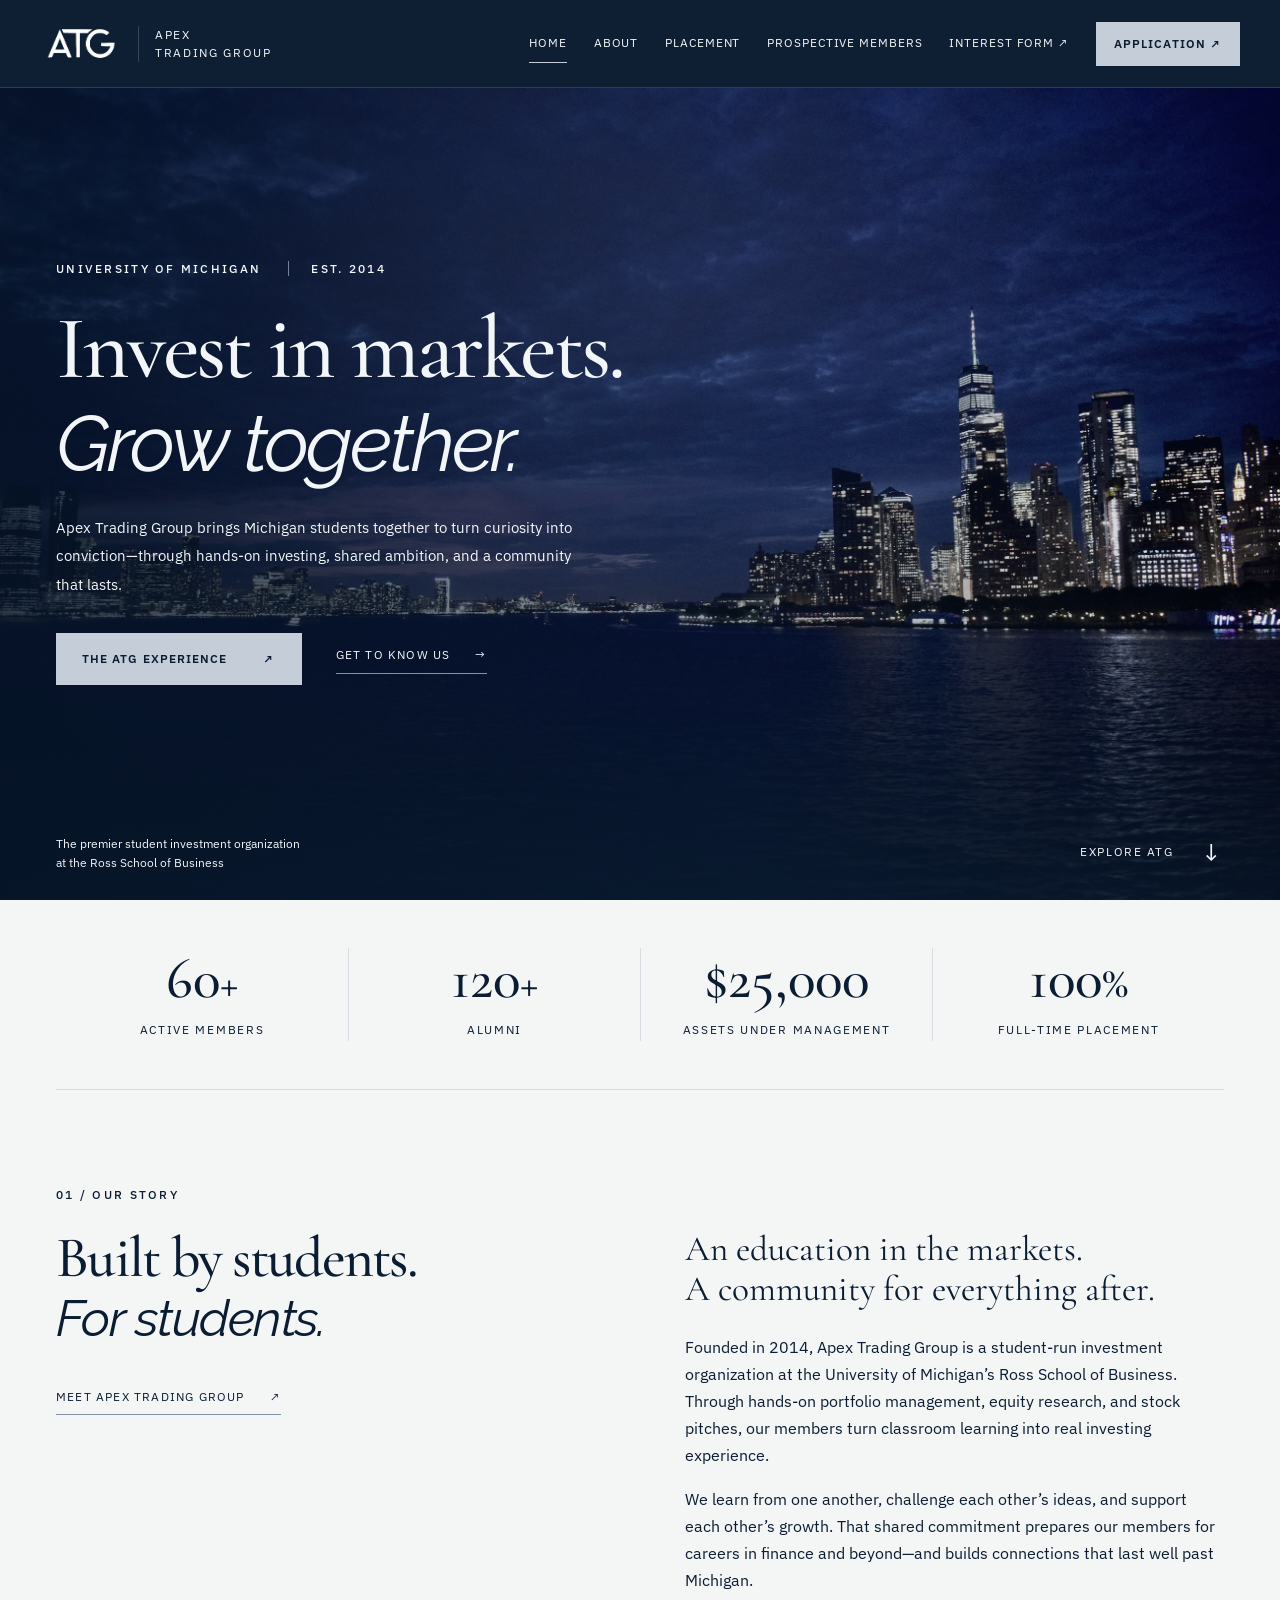
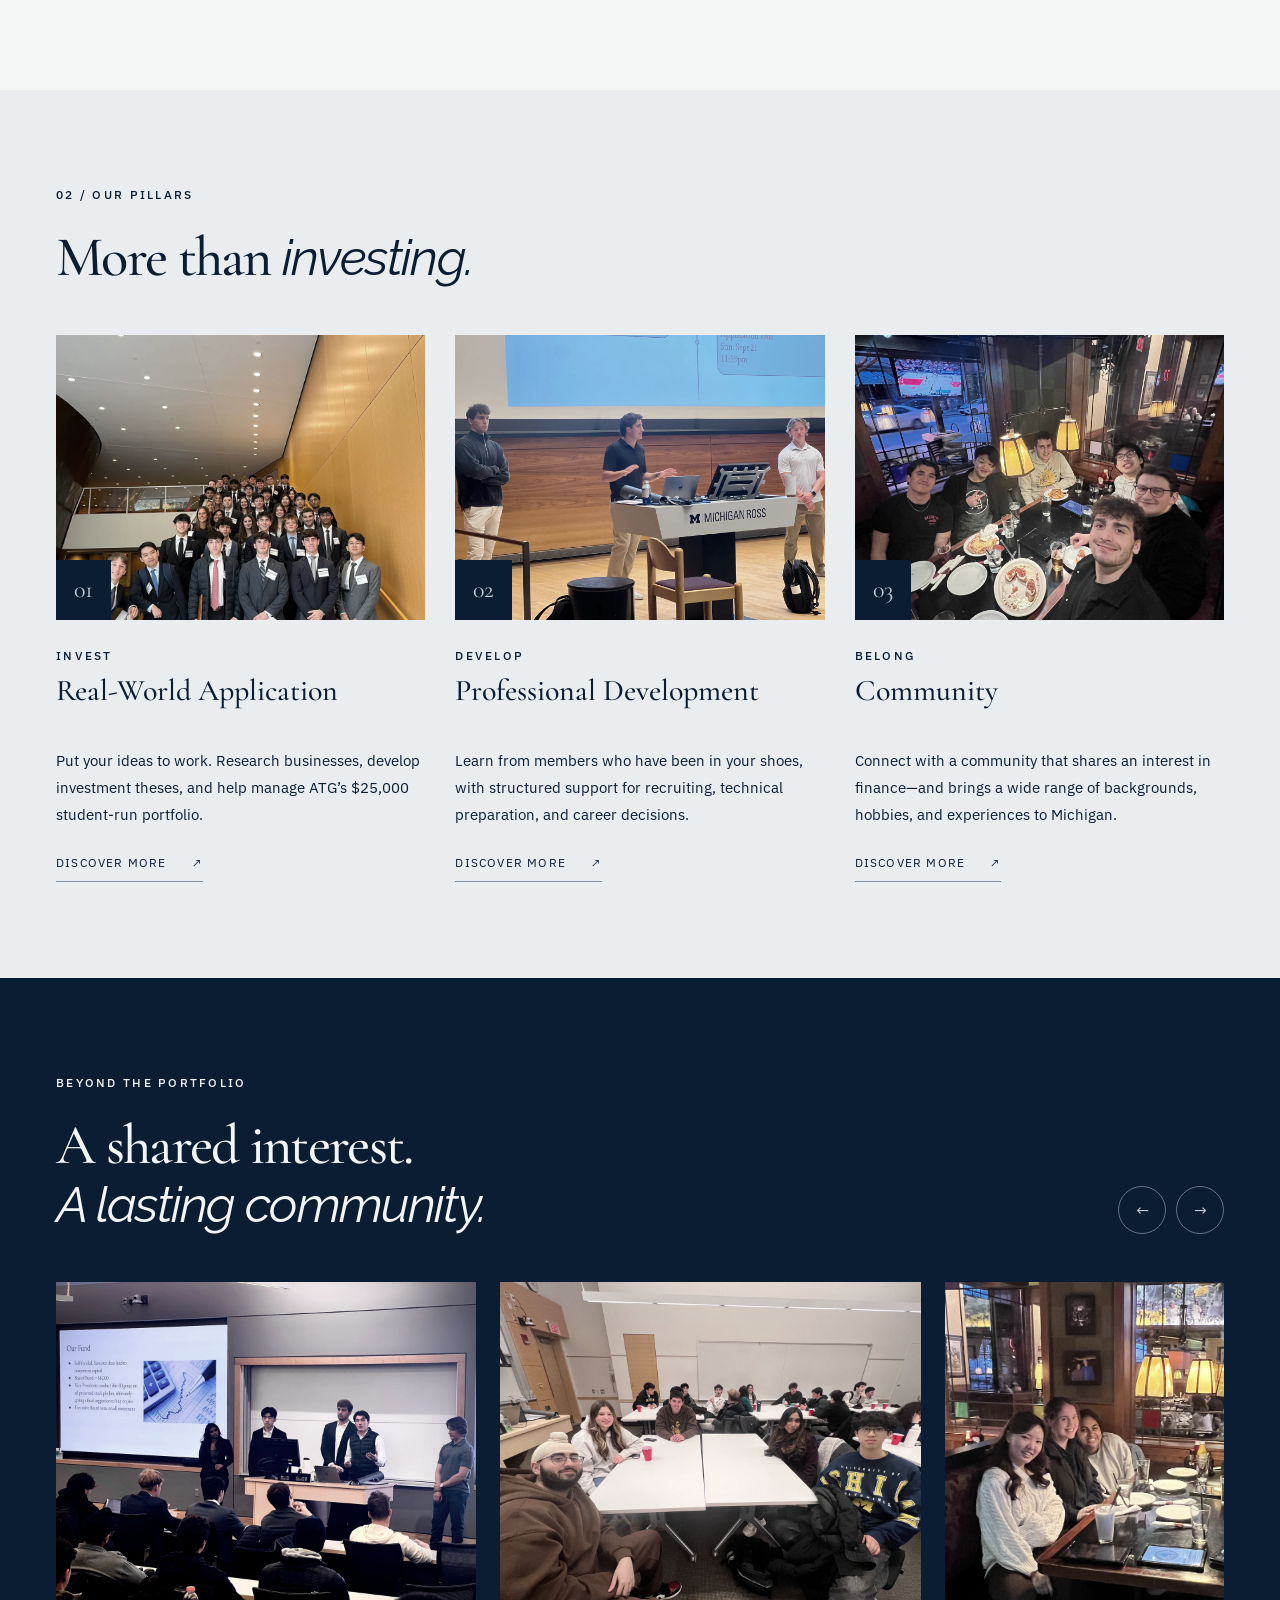
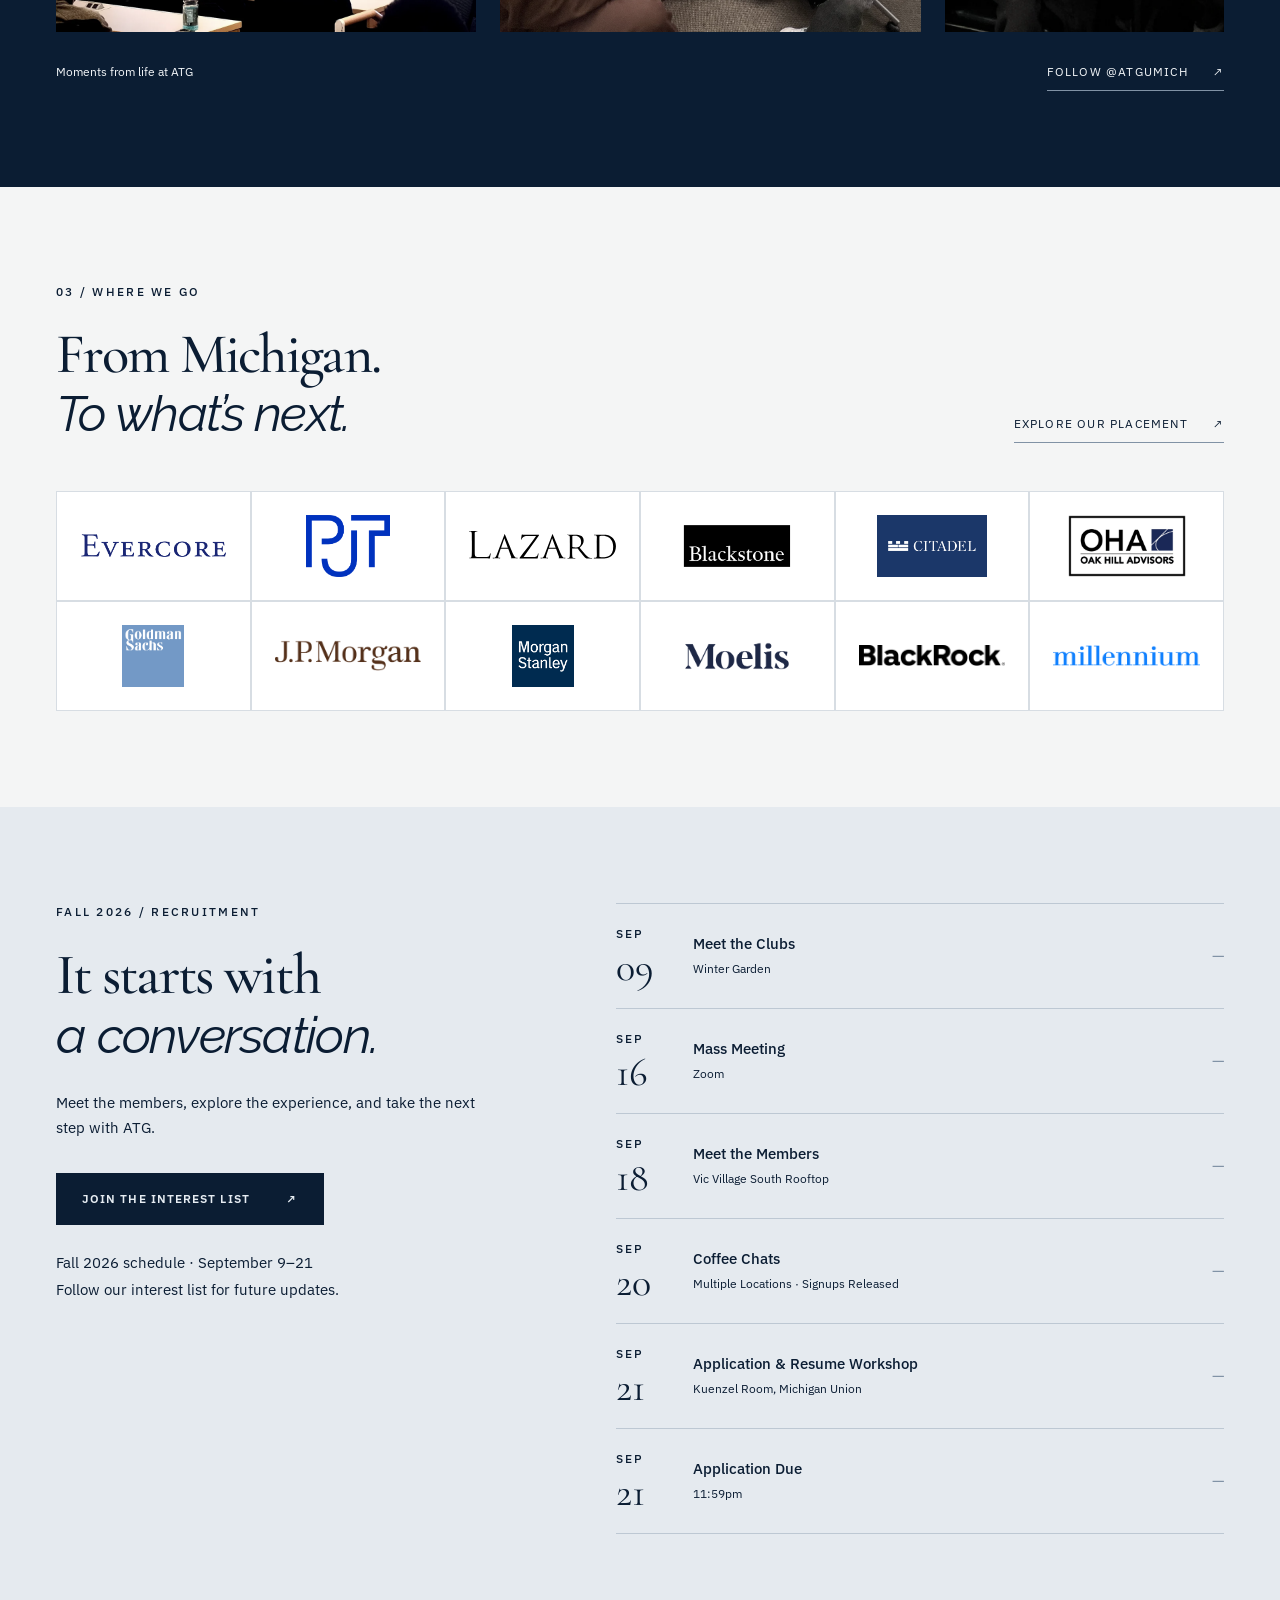
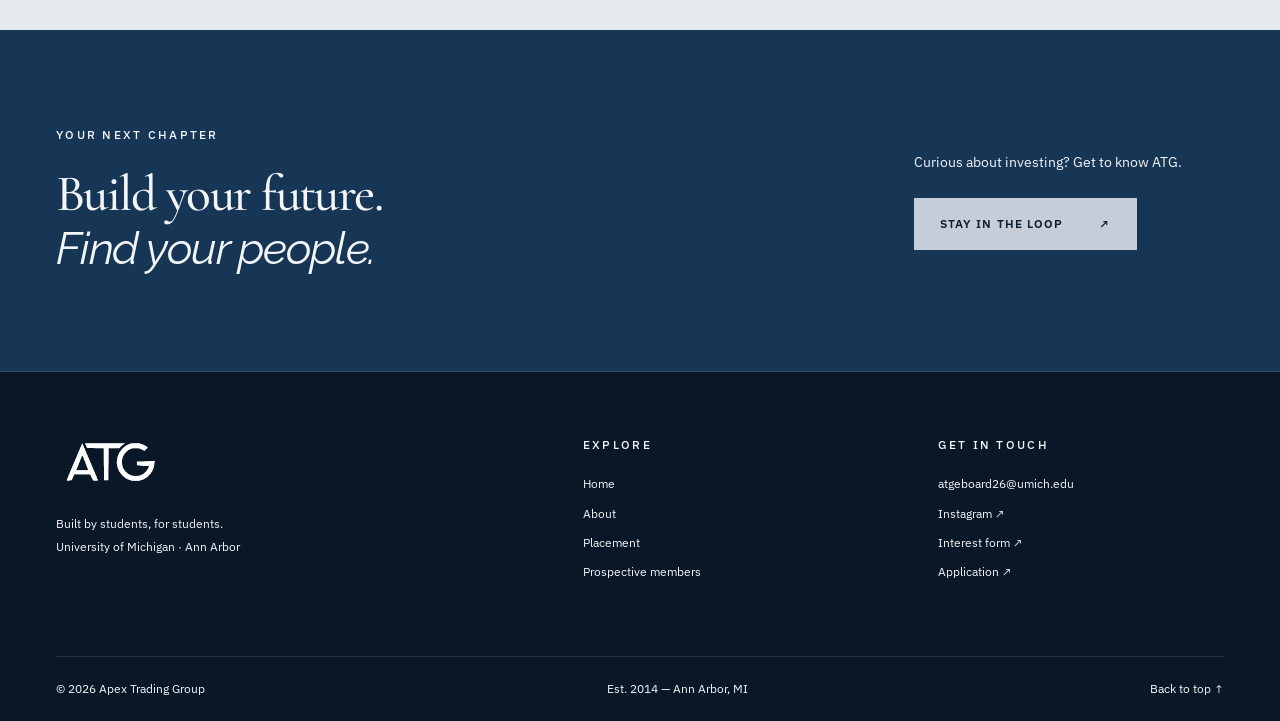
==== index.html @ 8b8b1a67 "Update career panel caption and professional development photo" ====
<!doctype html><html lang="en"><head><meta charset="utf-8"><meta name="viewport" content="width=device-width,initial-scale=1"><meta name="theme-color" content="#0b1d33"><title>Home — Apex Trading Group | University of Michigan</title><meta name="description" content="Built by students, for students. Apex Trading Group is a student investment organization at the University of Michigan’s Ross School of Business."><link rel="icon" href="assets/images/atg-logo.png"><link rel="stylesheet" href="assets/fonts/fonts.css?v=bdf1c2502002"><link rel="stylesheet" href="assets/style.css?v=82846cd45893"></head><body id="top"><a class="skip-link" href="#main">Skip to content</a><header class="site-header">
    <a class="brand" href="index.html" aria-label="Apex Trading Group home"><span class="brand-mark"><img src="assets/images/atg-wordmark-white.webp" alt="ATG" width="780" height="366"></span><span class="brand-name">APEX<br>TRADING GROUP</span></a>
    <button class="menu-toggle" aria-expanded="false" aria-controls="main-nav">Menu <span aria-hidden="true">☰</span></button><nav id="main-nav" aria-label="Main navigation"><a href="index.html" aria-current="page">Home</a><a href="about.html">About</a><a href="placement.html">Placement</a><a href="prospective-members.html">Prospective members</a><a class="nav-interest" href="https://docs.google.com/forms/d/e/1FAIpQLScVhLemPFYhCPNIk2Ntit9PGxSt3cFWAZRNWeOc0bkL1iDHwQ/viewform" target="_blank" rel="noopener">Interest form ↗</a><a class="button small" href="https://docs.google.com/forms/d/e/1FAIpQLSdsdARANegPU2hPOpjgXjonW-cbbBb34Cm18DGZ4Rh7cRIPxQ/viewform" target="_blank" rel="noopener">Application ↗</a></nav></header><main id="main"><section class="hero"><img class="hero-image" src="assets/images/manhattan-blue-hour.jpg" alt="Lower Manhattan and One World Trade Center at blue hour" fetchpriority="high" width="2600" height="1733"><div class="hero-shade"></div><div class="hero-content wrap"><p class="eyebrow light">University of Michigan <span>Est. 2014</span></p><h1>Invest in markets.<br><em>Grow together.</em></h1><p class="hero-intro">Apex Trading Group brings Michigan students together to turn curiosity into conviction—through hands-on investing, shared ambition, and a community that lasts.</p><div class="actions"><a class="button" href="prospective-members.html">The ATG experience <span>↗</span></a><a class="text-link" href="about.html">Get to know us <span>→</span></a></div></div><div class="hero-bottom wrap"><span>The premier student investment organization<br>at the Ross School of Business</span><a href="#at-a-glance">Explore ATG <span>↓</span></a></div></section><section id="at-a-glance" class="stats wrap" aria-label="ATG at a glance"><div><strong>60<span>+</span></strong><p>Active members</p></div><div><strong>120<span>+</span></strong><p>Alumni</p></div><div><strong>$25,000</strong><p>Assets under management</p></div><div><strong>100<span>%</span></strong><p>Full-time placement</p></div></section>
    <section class="section wrap story"><div class="story-heading reveal"><p class="eyebrow">01 / Our story</p><h2>Built by students.<br><em>For students.</em></h2><a class="text-link" href="about.html">Meet Apex Trading Group <span>↗</span></a></div><div class="story-copy reveal"><p class="story-lead">An education in the markets.<br>A community for everything after.</p><p>Founded in 2014, Apex Trading Group is a student-run investment organization at the University of Michigan’s Ross School of Business. Through hands-on portfolio management, equity research, and stock pitches, our members turn classroom learning into real investing experience.</p><p>We learn from one another, challenge each other’s ideas, and support each other’s growth. That shared commitment prepares our members for careers in finance and beyond—and builds connections that last well past Michigan.</p></div></section>
    <section class="section pillars-section"><div class="wrap"><div class="section-heading"><div><p class="eyebrow">02 / Our pillars</p><h2>More than <em>investing.</em></h2></div></div><div class="pillars"><article class="pillar reveal" id="pillar-1"><div class="pillar-photo"><img src="assets/images/real-world-application.webp" alt="ATG members together at a club event" class="" width="1050" height="1400" loading="lazy" ><span>01</span></div><div class="pillar-copy"><p class="eyebrow">Invest</p><h3>Real-World Application</h3><p>Put your ideas to work. Research businesses, develop investment theses, and help manage ATG’s $25,000 student-run portfolio.</p><a class="text-link" href="about.html#pillar-1">Discover more <span>↗</span></a></div></article><article class="pillar reveal" id="pillar-2"><div class="pillar-photo"><img src="assets/images/club-gallery-10.webp" alt="ATG members presenting at the Michigan Ross podium" class="" width="1400" height="1050" loading="lazy" ><span>02</span></div><div class="pillar-copy"><p class="eyebrow">Develop</p><h3>Professional Development</h3><p>Learn from members who have been in your shoes, with structured support for recruiting, technical preparation, and career decisions.</p><a class="text-link" href="about.html#pillar-2">Discover more <span>↗</span></a></div></article><article class="pillar reveal" id="pillar-3"><div class="pillar-photo"><img src="assets/images/community.webp" alt="ATG members socializing" class="" width="1400" height="1050" loading="lazy" ><span>03</span></div><div class="pillar-copy"><p class="eyebrow">Belong</p><h3>Community</h3><p>Connect with a community that shares an interest in finance—and brings a wide range of backgrounds, hobbies, and experiences to Michigan.</p><a class="text-link" href="about.html#pillar-3">Discover more <span>↗</span></a></div></article></div></div></section>
    <section class="section community-section"><div class="wrap section-heading"><div><p class="eyebrow light">Beyond the portfolio</p><h2>A shared interest.<br><em>A lasting community.</em></h2></div><div class="gallery-controls"><button class="round-button" data-gallery-prev aria-label="Previous club photos">←</button><button class="round-button" data-gallery-next aria-label="Next club photos">→</button></div></div><div class="gallery-track wrap" aria-label="ATG community photos" tabindex="0"><button class="gallery-photo" data-photo="assets/images/club-gallery-01.webp" data-caption="ATG community · Photo 1 of 12" aria-label="Open ATG community photo 1"><img src="assets/images/club-gallery-01.webp" alt="ATG members at a club gathering, photo 1" class="" width="1400" height="1050" loading="lazy" style="object-position:65.9% 38.8%"></button><button class="gallery-photo" data-photo="assets/images/club-gallery-02.webp" data-caption="ATG community · Photo 2 of 12" aria-label="Open ATG community photo 2"><img src="assets/images/club-gallery-02.webp" alt="ATG members at a club gathering, photo 2" class="" width="1400" height="1050" loading="lazy" style="object-position:50.2% 46.4%"></button><button class="gallery-photo" data-photo="assets/images/club-gallery-03.webp" data-caption="ATG community · Photo 3 of 12" aria-label="Open ATG community photo 3"><img src="assets/images/club-gallery-03.webp" alt="ATG members at a club gathering, photo 3" class="" width="1050" height="1400" loading="lazy" style="object-position:51.5% 43.7%"></button><button class="gallery-photo" data-photo="assets/images/club-gallery-04.webp" data-caption="ATG community · Photo 4 of 12" aria-label="Open ATG community photo 4"><img src="assets/images/club-gallery-04.webp" alt="ATG members at a club gathering, photo 4" class="" width="1400" height="1050" loading="lazy" style="object-position:48.3% 52.5%"></button><button class="gallery-photo" data-photo="assets/images/club-gallery-05.webp" data-caption="ATG community · Photo 5 of 12" aria-label="Open ATG community photo 5"><img src="assets/images/club-gallery-05.webp" alt="ATG members at a club gathering, photo 5" class="" width="1050" height="1400" loading="lazy" style="object-position:48.2% 63.7%"></button><button class="gallery-photo" data-photo="assets/images/club-gallery-06.webp" data-caption="ATG community · Photo 6 of 12" aria-label="Open ATG community photo 6"><img src="assets/images/club-gallery-06.webp" alt="ATG members at a club gathering, photo 6" class="" width="1400" height="1050" loading="lazy" style="object-position:49.7% 45.2%"></button><button class="gallery-photo" data-photo="assets/images/club-gallery-07.webp" data-caption="ATG community · Photo 7 of 12" aria-label="Open ATG community photo 7"><img src="assets/images/club-gallery-07.webp" alt="ATG members at a club gathering, photo 7" class="" width="720" height="960" loading="lazy" style="object-position:53.5% 27.9%"></button><button class="gallery-photo" data-photo="assets/images/club-gallery-08.webp" data-caption="ATG community · Photo 8 of 12" aria-label="Open ATG community photo 8"><img src="assets/images/club-gallery-08.webp" alt="ATG members at a club gathering, photo 8" class="" width="1050" height="1400" loading="lazy" style="object-position:32.4% 43.6%"></button><button class="gallery-photo" data-photo="assets/images/club-gallery-09.webp" data-caption="ATG community · Photo 9 of 12" aria-label="Open ATG community photo 9"><img src="assets/images/club-gallery-09.webp" alt="ATG members at a club gathering, photo 9" class="" width="1050" height="1400" loading="lazy" style="object-position:8.1% 66.3%"></button><button class="gallery-photo" data-photo="assets/images/club-gallery-10.webp" data-caption="ATG community · Photo 10 of 12" aria-label="Open ATG community photo 10"><img src="assets/images/club-gallery-10.webp" alt="ATG members at a club gathering, photo 10" class="" width="1400" height="1050" loading="lazy" style="object-position:49.4% 30.1%"></button><button class="gallery-photo" data-photo="assets/images/club-gallery-11.webp" data-caption="ATG community · Photo 11 of 12" aria-label="Open ATG community photo 11"><img src="assets/images/club-gallery-11.webp" alt="ATG members at a club gathering, photo 11" class="" width="1400" height="1050" loading="lazy" style="object-position:51.5% 61.3%"></button><button class="gallery-photo" data-photo="assets/images/club-gallery-12.webp" data-caption="ATG community · Photo 12 of 12" aria-label="Open ATG community photo 12"><img src="assets/images/club-gallery-12.webp" alt="ATG members at a club gathering, photo 12" class="" width="720" height="571" loading="lazy" style="object-position:53.4% 34.0%"></button></div><div class="wrap gallery-footer"><p>Moments from life at ATG</p><a class="text-link" href="https://www.instagram.com/atgumich/?hl=en" target="_blank" rel="noopener">Follow @atgumich <span>↗</span></a></div></section><dialog class="lightbox" aria-label="ATG community photo"><button class="lightbox-close" aria-label="Close photo">✕</button><img alt=""><p></p><div class="lightbox-controls"><button data-lightbox-prev aria-label="Previous photo">←</button><button data-lightbox-next aria-label="Next photo">→</button></div></dialog>
    <section class="section wrap"><div class="section-heading"><div><p class="eyebrow">03 / Where we go</p><h2>From Michigan.<br><em>To what’s next.</em></h2></div><a class="text-link" href="placement.html">Explore our placement <span>↗</span></a></div><div class="logo-grid home-logos"><div class="firm-logo" title="Evercore"><img src="assets/images/placement-logo-04.webp" alt="Evercore" class="" width="1062" height="184" loading="lazy" ><span>Evercore</span></div><div class="firm-logo" title="PJT Partners"><img src="assets/images/placement-logo-07.webp" alt="PJT Partners" class="" width="1101" height="806" loading="lazy" ><span>PJT Partners</span></div><div class="firm-logo" title="Lazard"><img src="assets/images/lazard.svg" alt="Lazard" class="" width="1920" height="380" loading="lazy" ><span>Lazard</span></div><div class="firm-logo" title="Blackstone"><img src="assets/images/placement-logo-05.webp" alt="Blackstone" class="" width="1400" height="788" loading="lazy" ><span>Blackstone</span></div><div class="firm-logo" title="Citadel"><img src="assets/images/placement-logo-09.webp" alt="Citadel" class="" width="800" height="450" loading="lazy" ><span>Citadel</span></div><div class="firm-logo" title="Oak Hill Advisors"><img src="assets/images/placement-logo-15.webp" alt="Oak Hill Advisors" class="" width="1400" height="737" loading="lazy" ><span>Oak Hill Advisors</span></div><div class="firm-logo" title="Goldman Sachs"><img src="assets/images/placement-logo-01.webp" alt="Goldman Sachs" class="" width="1400" height="1400" loading="lazy" ><span>Goldman Sachs</span></div><div class="firm-logo" title="JP Morgan"><img src="assets/images/placement-logo-03.webp" alt="JP Morgan" class="" width="1400" height="300" loading="lazy" ><span>JP Morgan</span></div><div class="firm-logo" title="Morgan Stanley"><img src="assets/images/placement-logo-02.webp" alt="Morgan Stanley" class="" width="900" height="900" loading="lazy" ><span>Morgan Stanley</span></div><div class="firm-logo" title="Moelis &amp; Company"><img src="assets/images/placement-logo-10.webp" alt="Moelis &amp; Company" class="" width="1400" height="669" loading="lazy" ><span>Moelis &amp; Company</span></div><div class="firm-logo" title="BlackRock"><img src="assets/images/placement-logo-06.webp" alt="BlackRock" class="" width="1200" height="174" loading="lazy" ><span>BlackRock</span></div><div class="firm-logo" title="Millennium"><img src="assets/images/placement-logo-12.webp" alt="Millennium" class="" width="1400" height="202" loading="lazy" ><span>Millennium</span></div></div></section>
    <section class="section recruitment" id="recruitment"><div class="wrap recruitment-layout"><div class="recruitment-intro"><p class="eyebrow">Fall 2026 / Recruitment</p><h2>It starts with<br><em>a conversation.</em></h2><p>Meet the members, explore the experience, and take the next step with ATG.</p><a class="button dark" href="https://docs.google.com/forms/d/e/1FAIpQLScVhLemPFYhCPNIk2Ntit9PGxSt3cFWAZRNWeOc0bkL1iDHwQ/viewform" target="_blank" rel="noopener">Join the interest list <span>↗</span></a><p class="schedule-note">Fall 2026 schedule · September 9–21<br>Follow our interest list for future updates.</p></div><ol class="event-list"><li class="event"><time datetime="2026-09-09"><span>SEP</span>09</time><div><h3>Meet the Clubs</h3><p>Winter Garden</p></div><span class="event-line" aria-hidden="true">—</span></li><li class="event"><time datetime="2026-09-16"><span>SEP</span>16</time><div><h3>Mass Meeting</h3><p>Zoom</p></div><span class="event-line" aria-hidden="true">—</span></li><li class="event"><time datetime="2026-09-18"><span>SEP</span>18</time><div><h3>Meet the Members</h3><p>Vic Village South Rooftop</p></div><span class="event-line" aria-hidden="true">—</span></li><li class="event"><time datetime="2026-09-20"><span>SEP</span>20</time><div><h3>Coffee Chats</h3><p>Multiple Locations · Signups Released</p></div><span class="event-line" aria-hidden="true">—</span></li><li class="event"><time datetime="2026-09-21"><span>SEP</span>21</time><div><h3>Application &amp; Resume Workshop</h3><p>Kuenzel Room, Michigan Union</p></div><span class="event-line" aria-hidden="true">—</span></li><li class="event"><time datetime="2026-09-21"><span>SEP</span>21</time><div><h3>Application Due</h3><p>11:59pm</p></div><span class="event-line" aria-hidden="true">—</span></li></ol></div></section></main><section class="join-band"><div class="wrap join-inner"><div><p class="eyebrow light">Your next chapter</p><h2>Build your future.<br><em>Find your people.</em></h2></div><div><p>Curious about investing? Get to know ATG.</p><a class="button" href="https://docs.google.com/forms/d/e/1FAIpQLScVhLemPFYhCPNIk2Ntit9PGxSt3cFWAZRNWeOc0bkL1iDHwQ/viewform" target="_blank" rel="noopener">Stay in the loop <span>↗</span></a></div></div></section>
    <footer class="site-footer"><div class="wrap footer-main"><a class="footer-brand" href="index.html"><img src="assets/images/atg-wordmark-white.webp" alt="Apex Trading Group" width="150" height="80"><span>Built by students, for students.<br>University of Michigan · Ann Arbor</span></a><div><p class="eyebrow light">Explore</p><a href="index.html">Home</a><a href="about.html">About</a><a href="placement.html">Placement</a><a href="prospective-members.html">Prospective members</a></div><div><p class="eyebrow light">Get in touch</p><a href="mailto:atgeboard26@umich.edu">atgeboard26@umich.edu</a><a class="" href="https://www.instagram.com/atgumich/?hl=en" target="_blank" rel="noopener">Instagram ↗</a><a class="" href="https://docs.google.com/forms/d/e/1FAIpQLScVhLemPFYhCPNIk2Ntit9PGxSt3cFWAZRNWeOc0bkL1iDHwQ/viewform" target="_blank" rel="noopener">Interest form ↗</a><a class="" href="https://docs.google.com/forms/d/e/1FAIpQLSdsdARANegPU2hPOpjgXjonW-cbbBb34Cm18DGZ4Rh7cRIPxQ/viewform" target="_blank" rel="noopener">Application ↗</a></div></div><div class="wrap footer-bottom"><span>© 2026 Apex Trading Group</span><span>Est. 2014 — Ann Arbor, MI</span><a href="#top">Back to top ↑</a></div></footer><script src="assets/main.js?v=b35084d74c52" defer></script></body></html>
---- assets/fonts/fonts.css ----
@font-face {
  font-family: 'Cormorant Garamond';
  font-style: italic;
  font-weight: 400;
  font-display: swap;
  src: url(font-0.ttf) format('truetype');
}
@font-face {
  font-family: 'Cormorant Garamond';
  font-style: italic;
  font-weight: 500;
  font-display: swap;
  src: url(font-1.ttf) format('truetype');
}
@font-face {
  font-family: 'Cormorant Garamond';
  font-style: normal;
  font-weight: 400;
  font-display: swap;
  src: url(font-2.ttf) format('truetype');
}
@font-face {
  font-family: 'Cormorant Garamond';
  font-style: normal;
  font-weight: 500;
  font-display: swap;
  src: url(font-3.ttf) format('truetype');
}
@font-face {
  font-family: 'Cormorant Garamond';
  font-style: normal;
  font-weight: 600;
  font-display: swap;
  src: url(font-4.ttf) format('truetype');
}
@font-face {
  font-family: 'IBM Plex Sans';
  font-style: normal;
  font-weight: 400;
  font-stretch: normal;
  font-display: swap;
  src: url(plex-400.ttf) format('truetype');
}
@font-face {
  font-family: 'IBM Plex Sans';
  font-style: normal;
  font-weight: 500;
  font-stretch: normal;
  font-display: swap;
  src: url(plex-500.ttf) format('truetype');
}
@font-face {
  font-family: 'IBM Plex Sans';
  font-style: normal;
  font-weight: 600;
  font-stretch: normal;
  font-display: swap;
  src: url(plex-600.ttf) format('truetype');
}
@font-face {
  font-family: 'IBM Plex Sans';
  font-style: normal;
  font-weight: 700;
  font-stretch: normal;
  font-display: swap;
  src: url(plex-700.ttf) format('truetype');
}
@font-face {
  font-family: 'Raleway';
  font-style: italic;
  font-weight: 400;
  font-display: swap;
  src: url(raleway-italic-400.ttf) format('truetype');
}
---- assets/style.css ----
/* Shared vertical rhythm across page sections, headings, and copy. */
:root{--space-section:96px;--space-heading:48px;--space-copy:24px;--space-group:48px}
@media(max-width:760px){:root{--space-section:64px;--space-heading:32px;--space-group:32px}}
:root{--navy:#0b1d33;--deep:#091727;--blue:#173756;--ink:#17273d;--silver:#c5ced8;--paper:#f4f5f5;--muted:#576575;--line:#d7dde3;--serif:'Cormorant Garamond',Georgia,serif;--sans:'IBM Plex Sans',Arial,sans-serif}*{box-sizing:border-box}html{scroll-behavior:smooth;scroll-padding-top:100px}body{margin:0;background:var(--paper);color:var(--ink);font:400 16px/1.7 var(--sans);-webkit-font-smoothing:antialiased}a{color:inherit;text-decoration:none}button,input{font:inherit}button,a{-webkit-tap-highlight-color:transparent}button{cursor:pointer}img{display:block;max-width:100%}h1,h2,h3,p{margin:0}h1,h2,h3{font-family:var(--serif);font-weight:500;line-height:1.05}h1{font-size:clamp(3.7rem,7vw,7rem);letter-spacing:-.035em}h2{font-size:clamp(2.8rem,4.5vw,4.8rem);letter-spacing:-.03em}h3{font-size:2rem}em{font-weight:400}h1 em,h2 em,h3 em{font-family:Raleway,var(--sans);font-style:italic;font-size:.88em}p+p{margin-top:1em}.wrap{width:calc(100% - 112px);max-width:1320px;margin-inline:auto}.section{padding-block:var(--space-section)}
/* Adjacent sections on the same surface share one section-sized gap. */
.section.wrap + .section.wrap{padding-top:0}
.eyebrow{font:500 .75rem/1.5 var(--sans);text-transform:uppercase;letter-spacing:.19em;margin-bottom:24px;color:#4a627b}.eyebrow.light{color:var(--silver)}.eyebrow span{margin-left:22px;padding-left:22px;border-left:1px solid #738297}.site-header{position:sticky;top:0;z-index:30;display:flex;align-items:center;justify-content:space-between;gap:24px;padding:15px 40px;background:rgba(10,27,47,.98);color:#e6ebef;border-bottom:1px solid #74849650;min-height:88px}.brand{display:flex;align-items:center;gap:15px;flex-shrink:0}.brand-mark{width:83px;height:45px;overflow:hidden;display:flex;align-items:center}.brand-mark img{width:96px;max-width:none;filter:grayscale(1) invert(1);mix-blend-mode:screen;margin-left:-6px}.brand-name{font-size:12px;line-height:1.5;letter-spacing:.14em;border-left:1px solid #74849660;padding-left:16px}nav{display:flex;align-items:center;gap:27px}nav>a{font-size:12px;letter-spacing:.075em;text-transform:uppercase;position:relative;white-space:nowrap}nav>a:not(.button):after{content:'';position:absolute;left:0;right:0;bottom:-9px;height:1px;background:var(--silver);transform:scaleX(0);transform-origin:left;transition:transform .25s}nav>a:hover:after,nav>a[aria-current]:after{transform:scaleX(1)}.button{display:inline-flex;align-items:center;justify-content:space-between;gap:36px;background:var(--silver);color:var(--navy);padding:16px 25px;font:600 .75rem/1.5 var(--sans);letter-spacing:.09em;text-transform:uppercase;border:1px solid var(--silver);transition:background .2s,transform .2s}.button:hover{background:#eef1f4;transform:translateY(-2px)}.button.small{padding:12px 17px;font-size:12px;gap:12px}.button.outline{background:transparent;color:inherit;border-color:currentColor}.text-link{display:inline-flex;align-items:center;gap:25px;font-size:12px;text-transform:uppercase;letter-spacing:.1em;border-bottom:1px solid #8192a5;padding-bottom:7px}.text-link:hover{gap:33px}.menu-toggle{display:none}.hero{position:relative;color:#f5f5f1;min-height:720px;min-height:min(830px,calc(100svh - 88px));overflow:hidden;background:#112945;display:flex;flex-direction:column;justify-content:center}.hero-image{position:absolute;inset:0;width:100%;height:100%;object-fit:cover;object-position:center 63%;filter:saturate(.5)}.hero-shade{position:absolute;inset:0;background:linear-gradient(90deg,rgba(6,21,40,.85),rgba(11,35,60,.38) 58%,rgba(11,35,60,.08)),linear-gradient(0deg,rgba(8,25,44,.7),transparent 36%)}.hero-content{position:relative;padding-block:92px 135px}.hero h1{max-width:850px}.hero h1 em{color:#d0d9e1}.hero-intro{max-width:520px;font-size:15px;line-height:1.9;color:#d0d9e3;margin-top:var(--space-copy)}.actions{display:flex;align-items:center;gap:34px;margin-top:34px}.hero-bottom{position:absolute;left:0;right:0;bottom:28px;display:flex;justify-content:space-between;align-items:end;color:#becbd9;font-size:12px;line-height:1.6}.hero-bottom>a{display:flex;gap:28px;align-items:center;text-transform:uppercase;letter-spacing:.13em}.hero-bottom>a span{font-size:25px}.stats{display:grid;grid-template-columns:repeat(4,1fr);padding-block:48px;border-bottom:1px solid var(--line);text-align:center}.stats>div+div{border-left:1px solid var(--line)}.stats strong{font-family:var(--serif);font-size:3.6rem;font-weight:500;line-height:1.1;white-space:nowrap}.stats strong span{font-size:.8em}.stats p{font-size:12px;text-transform:uppercase;letter-spacing:.14em;margin-top:9px;color:#536477}.lead{font-size:18px;line-height:1.85;max-width:670px;margin-top:var(--space-copy)}.skip-link{position:fixed;top:-80px;left:16px;z-index:99;background:white;padding:10px 16px}.skip-link:focus{top:12px}:focus-visible{outline:2px solid #6c9dc7;outline-offset:6px}@media(min-width:1600px){.hero-content{padding-block:115px 170px}}@media(max-width:1100px){nav{gap:17px}.brand-name{display:none}.site-header{padding-inline:28px}.wrap{width:calc(100% - 64px)}.nav-interest{display:none}.hero{min-height:690px}}@media(max-width:760px){.site-header{min-height:75px;padding:13px 24px}.menu-toggle{display:flex;gap:14px;background:none;color:var(--silver);border:0;font-size:12px;text-transform:uppercase;letter-spacing:.1em;padding:10px 0}.menu-toggle span{font-size:18px}.site-header nav{display:none;position:absolute;inset:74px 0 auto;padding:20px 24px 28px;background:var(--navy);flex-direction:column;align-items:stretch;gap:0;border-bottom:1px solid #7d90a5}.site-header nav.open{display:flex}.site-header nav a{font-size:13px;padding:14px 0}.site-header nav .button{padding:14px 18px;margin-top:15px}.nav-interest{display:block}.wrap{width:calc(100% - 48px)}.hero{min-height:740px}.hero-content{padding-block:70px 160px}.hero h1{font-size:clamp(3.4rem,11.5vw,5.5rem)}.hero-intro{font-size:14px;max-width:420px}.hero-image{object-position:65% center}.hero-shade{background:linear-gradient(90deg,#091a31d9,#17365466),linear-gradient(0deg,#091a31e6,transparent 55%)}.eyebrow{font-size:12px;letter-spacing:.15em}.eyebrow span{margin-left:12px;padding-left:12px}.hero-bottom{bottom:25px;font-size:12px}.hero-bottom>a{font-size:12px;gap:10px}.actions{gap:25px;align-items:flex-start;flex-direction:column}.stats{grid-template-columns:1fr 1fr;padding-block:24px}.stats>div{padding:24px 8px}.stats>div+div{border:0}.stats>div:nth-child(even){border-left:1px solid var(--line)}.stats>div:nth-child(n+3){border-top:1px solid var(--line)}.stats strong{font-size:2.7rem}.stats p{font-size:12px;letter-spacing:.08em}.lead{font-size:16px}}@media(prefers-reduced-motion:reduce){html{scroll-behavior:auto}*,*:before,*:after{animation:none!important;transition:none!important}}
.brand-mark img{width:83px;height:auto;max-width:100%;filter:none;mix-blend-mode:normal;margin:0}.brand-mark{height:45px}img{height:auto}.story{display:grid;grid-template-columns:1fr 1fr;gap:90px}.story-heading .text-link{margin-top:38px}.story-copy{padding-top:43px;color:var(--muted);font-size:16px}.story-lead{font-family:var(--serif);font-size:2.2rem;color:var(--ink);line-height:1.15;margin-bottom:var(--space-copy)}.section-heading{display:flex;justify-content:space-between;align-items:end;gap:40px;margin-bottom:var(--space-heading)}.section-heading h2{font-size:clamp(2.7rem,4.4vw,4.5rem)}.section-aside{max-width:370px;color:var(--muted);font-size:14px;line-height:1.8}.pillars-section{background:#e9edf0}.pillars{display:grid;grid-template-columns:repeat(3,1fr);gap:30px}.pillar-photo{position:relative;overflow:hidden}.pillar-photo img{width:100%;height:285px;object-fit:cover;transition:transform .6s;filter:saturate(.7)}.pillar:hover .pillar-photo img{transform:scale(1.035)}.pillar-photo>span{position:absolute;bottom:0;left:0;padding:10px 18px;background:var(--navy);color:var(--silver);font-family:var(--serif);font-size:24px}.pillar-copy{padding-top:27px}.pillar-copy .eyebrow{margin-bottom:10px}.pillar-copy h3{font-size:30px;min-height:62px}.pillar-copy>p:not(.eyebrow){font-size:15px;color:var(--muted);margin-top:10px;line-height:1.8}.pillar-copy .text-link{margin-top:25px;font-size:12px}.community-section{background:var(--navy);color:var(--paper);overflow:hidden}.gallery-controls{display:flex;gap:10px}.round-button{width:48px;height:48px;border:1px solid #637487;border-radius:50%;color:var(--silver);background:transparent;transition:background .2s}.round-button:hover{background:#28435e}.gallery-track{display:flex;gap:24px;overflow-x:auto;scroll-snap-type:x mandatory;scrollbar-width:none;padding-bottom:10px;overscroll-behavior-x:contain}.gallery-track::-webkit-scrollbar{display:none}.gallery-photo{position:relative;flex:0 0 36%;min-width:0;scroll-snap-align:start;border:0;padding:0;overflow:hidden;background:#162d46;text-align:left;color:white}.gallery-photo img{width:100%;height:350px;object-fit:cover;filter:saturate(.72);transition:filter .4s,transform .5s}.gallery-photo:hover img{transform:scale(1.03);filter:saturate(1)}.gallery-footer{display:flex;justify-content:space-between;gap:20px;margin-top:20px;color:var(--silver);font-size:12px}.gallery-footer .text-link{font-size:12px}.lightbox{padding:24px;border:1px solid #566a82;color:#fff;background:var(--deep);max-width:min(94vw,1200px);width:max-content;overflow:visible}.lightbox::backdrop{background:#030b15e8;backdrop-filter:blur(5px)}.lightbox>img{max-height:75vh;max-width:85vw;width:auto;object-fit:contain}.lightbox-close{position:absolute;right:8px;top:8px;background:var(--navy);border:1px solid #8897a9;color:#fff;width:40px;height:40px}.lightbox>p{font-size:12px;margin-top:14px;padding-right:110px}.lightbox-controls{position:absolute;right:24px;bottom:15px;display:flex;gap:10px}.lightbox-controls button{width:38px;height:32px;background:transparent;color:white;border:1px solid #7890a5}.logo-grid{--columns:5;--column-gap:0px;display:flex;flex-wrap:wrap;justify-content:center}.firm-logo{height:125px;border:1px solid var(--line);display:flex;flex-direction:column;align-items:center;justify-content:center;position:relative;padding:25px 23px;background:#fff}.firm-logo img{max-width:100%;height:62px;width:150px;object-fit:contain;mix-blend-mode:multiply;transition:transform .25s}.firm-logo span{position:absolute;bottom:7px;font-size:12px;line-height:1.2;text-align:center;color:#56677a;opacity:0;transition:opacity .2s}.firm-logo:hover img{transform:translateY(-5px)}.firm-logo:hover span{opacity:1}.home-logos{--columns:6}.home-logos .firm-logo{height:110px}.recruitment{background:#e5eaef}.recruitment-layout{display:grid;grid-template-columns:.85fr 1.15fr;gap:110px}.recruitment-intro{max-width:460px}.recruitment-intro>p:not(.eyebrow){color:var(--muted);font-size:15px;margin-top:24px}.button.dark{background:var(--navy);color:#e6ecf2;border-color:var(--navy)}.button.dark:hover{background:#264864}.recruitment-intro .button{margin-top:32px}.recruitment-intro .schedule-note{font-size:12px;line-height:1.8}.event-list{list-style:none;padding:0;margin:0}.event{display:flex;align-items:center;gap:27px;border-top:1px solid #bdc8d3;padding:21px 0}.event:last-child{border-bottom:1px solid #bdc8d3}.event time{font-family:var(--serif);font-size:40px;line-height:1;min-width:50px}.event time span{display:block;font:500 12px/1.5 var(--sans);letter-spacing:.17em;margin-bottom:4px}.event h3{font-family:var(--sans);font-size:15px;font-weight:500;line-height:1.4}.event p{font-size:12px;color:var(--muted);margin-top:5px}.event-line{margin-left:auto;color:#8193a6}.join-band{background:#173554;color:#f1f4f7;padding:var(--space-section) 0;border-bottom:1px solid #849ab333}.join-inner{display:flex;justify-content:space-between;align-items:center;gap:50px}.join-inner h2{font-size:clamp(2.8rem,4vw,4rem)}.join-inner>div:last-child{min-width:310px}.join-inner>div:last-child>p{color:#bdcad6;font-size:14px;margin-bottom:24px}.site-footer{background:var(--deep);color:#bdcad6;font-size:12px}.footer-main{display:grid;grid-template-columns:1.6fr 1fr 1fr;gap:70px;padding-block:64px}.footer-main>div>a{display:block;margin-block:9px}.footer-main a:hover{color:#fff}.footer-main .eyebrow{font-size:12px;margin-bottom:20px}.footer-brand{display:flex;flex-direction:column;gap:25px;align-items:start}.footer-brand img{width:110px;height:auto}.footer-brand span{line-height:1.9;font-size:12px}.footer-bottom{border-top:1px solid #40556c70;display:flex;justify-content:space-between;padding-block:22px;color:#91a4b6;font-size:12px}.subhero{position:relative;background:var(--navy);color:#e9eef4;padding:var(--space-section) 0;overflow:hidden}.subhero>.wrap{position:relative}.subhero h1{font-size:clamp(3.4rem,6vw,6.3rem)}.subhero h1 em{color:var(--silver)}.subhero .lead{color:#c1ceda;font-size:16px;max-width:600px}.subhero-sky{position:absolute;inset:0;opacity:.2;background:linear-gradient(90deg,var(--navy),transparent),url('images/manhattan-blue-hour.jpg') center 48%/cover}.section-nav{display:flex;gap:40px;padding-block:23px;border-bottom:1px solid var(--line)}.section-nav a{font-size:12px;text-transform:uppercase;letter-spacing:.07em}.section-nav a:hover{color:#48759c}.people-grid{--columns:4;--column-gap:27px;display:flex;flex-wrap:wrap;justify-content:center;gap:48px var(--column-gap)}.person-photo{overflow:hidden;background:#dbe1e7}.person-photo img{width:100%;height:auto;aspect-ratio:4/5;object-fit:cover;object-position:center 32%;transform:scale(var(--photo-zoom,1));transform-origin:center 50%;transition:transform .6s,filter .4s;filter:saturate(.8)}.person:hover img{transform:scale(calc(var(--photo-zoom,1) * 1.025));filter:saturate(1)}.person-info{padding-top:19px}.person-info>p{font-size:12px;line-height:1.5;letter-spacing:.06em;text-transform:uppercase;color:#576a7f;min-height:30px}.person-info h3{font-size:26px;margin-top:7px;line-height:1.1}.person-info>a{display:flex;justify-content:space-between;gap:4px;font-size:12px;color:#566b80;margin-top:14px;padding-top:10px;border-top:1px solid var(--line)}.chairs-section{background:#e7ecf0}.subhero-grid{display:grid;grid-template-columns:1.05fr 1fr;gap:75px;align-items:center}.subhero-grid figure{margin:0}.subhero-grid figure img{width:100%;height:360px;object-fit:cover;filter:saturate(.7)}.subhero-grid figcaption{font-size:12px;letter-spacing:.04em;color:#a8bacb;margin-top:12px}.photo-subhero h1{font-size:clamp(3.4rem,5.5vw,5.7rem)}.recent-section{background:#e7ecf0}.year-tabs{display:flex;border-bottom:1px solid #afbdcb;margin-bottom:32px;gap:32px}.year-tabs button{font-size:15px;border:0;border-bottom:2px solid transparent;padding:16px 4px;background:transparent;color:#63778b;position:relative;bottom:-1px}.year-tabs button[aria-pressed=true]{color:var(--navy);border-bottom-color:var(--navy)}.placement-panel>h3{font-size:35px;margin-bottom:16px}.placement-panel ul{--columns:3;--column-gap:40px;list-style:none;padding:0;display:flex;flex-wrap:wrap;justify-content:center;column-gap:var(--column-gap);margin:0}.placement-panel li{padding:16px 0;border-bottom:1px solid #bfccd7;display:flex;justify-content:space-between;align-items:center;gap:15px;font-size:14px}.placement-dash{color:#6f8298}.placement-panel[hidden]{display:none}.placement-panel:not([hidden])+ .placement-panel:not([hidden]){margin-top:var(--space-group)}.experience-layout{display:grid;grid-template-columns:1fr 1fr;gap:100px}.experience-layout>div>.lead{font-size:16px;color:var(--muted);margin-top:var(--space-copy);max-width:410px}.experience-layout .button{margin-top:32px}.experience-row{border-top:1px solid #c3cdd6}.experience-row:last-child{border-bottom:1px solid #c3cdd6}.experience-row summary{list-style:none;display:flex;gap:20px;align-items:center;cursor:pointer;padding:24px 0}.experience-row summary::-webkit-details-marker{display:none}.experience-row summary>span:first-child{font-size:12px;color:#6a7d90}.experience-row h3{font-size:27px}.experience-row .disclosure{font-size:23px;font-weight:400;margin-left:auto}.experience-row[open] .disclosure{transform:rotate(45deg)}.experience-row>p{padding:0 30px 26px 36px;font-size:15px;color:var(--muted)}.sector-section{background:var(--navy);color:#eef2f6;display:grid;grid-template-columns:.85fr 1.15fr}.sector-photo{position:relative;min-height:740px;overflow:hidden}.sector-photo img{width:100%;height:100%;object-fit:cover;position:absolute;inset:0;filter:saturate(.35)}.sector-photo:after{content:'';position:absolute;inset:0;background:#173d6655}.sector-content{padding:70px clamp(30px,5vw,90px)}.sector-content h2{font-size:clamp(2.6rem,3.6vw,4rem)}.sector-content>p:not(.eyebrow){color:#afc2d4;font-size:14px;margin-top:25px;max-width:500px}.sector-list{list-style:none;padding:0;margin:30px 0 0}.sector-list li{padding:18px 0;display:flex;align-items:center;gap:22px;border-top:1px solid #5c738849}.sector-list li>span{font-size:12px;color:#879eb4}.sector-list h3{font-size:22px;line-height:1.3}.reveal{opacity:1}.reveal.will-reveal{opacity:0;transform:translateY(22px);transition:opacity .65s,transform .65s}.reveal.visible{opacity:1;transform:none}@media(min-width:1500px){.pillar-photo img{height:320px}.gallery-photo img{height:400px}}@media(max-width:1100px){.story{gap:45px}.recruitment-layout{gap:55px}.people-grid{--column-gap:22px;row-gap:32px}.person-info h3{font-size:24px}.person-info>a{font-size:12px}.subhero-grid{gap:40px}.subhero-grid figure img{height:330px}.logo-grid{--columns:4}.home-logos{--columns:4}.experience-layout{gap:50px}.pillar-photo img{height:230px}.pillar-copy h3{font-size:27px}.gallery-photo{flex-basis:42%}.gallery-photo img{height:310px}}@media(max-width:760px){.brand-name{display:block;font-size:12px}.brand-mark{width:74px}.brand-mark img{width:74px}.hero{min-height:710px}.hero-content{padding-block:60px 145px}.hero-intro{max-width:360px}.story,.recruitment-layout,.subhero-grid,.experience-layout{grid-template-columns:1fr;gap:40px}.story-copy{padding-top:0}.story-lead{font-size:1.9rem}.story-heading .text-link{margin-top:25px}.section-heading{align-items:start;flex-direction:column;gap:var(--space-copy)}.section-heading .section-aside{max-width:none}.pillars{grid-template-columns:1fr;gap:42px}.pillar-photo img{height:300px}.pillar-copy h3{min-height:0;font-size:32px}.pillar-copy{padding-top:20px}.pillar-copy>p:not(.eyebrow){font-size:16px}.community-section .section-heading{flex-direction:row;align-items:end;gap:14px}.community-section h2{font-size:36px}.gallery-controls{gap:8px}.round-button{width:38px;height:38px}.gallery-track{gap:16px}.gallery-photo{flex-basis:84%}.gallery-photo img{height:320px}.gallery-footer{font-size:12px;align-items:center}.gallery-footer .text-link{font-size:12px;gap:12px}.logo-grid,.home-logos{--columns:3}.firm-logo,.home-logos .firm-logo{height:90px;padding:16px 13px}.firm-logo img{height:52px}.firm-logo span{display:none}.recruitment-layout{gap:40px}.event{gap:20px;padding-block:19px}.event h3{font-size:14px}.event p{font-size:12px}.join-inner{align-items:start;flex-direction:column;gap:32px}.join-inner>div:last-child{min-width:0}.join-inner h2{font-size:43px}.footer-main{grid-template-columns:1fr 1fr;gap:40px 20px;padding-block:48px}.footer-brand{grid-column:1/-1;flex-direction:row;align-items:center;gap:26px}.footer-brand img{width:90px}.footer-brand span{font-size:12px}.footer-main>div>a{font-size:12px}.footer-bottom{flex-wrap:wrap;gap:13px;font-size:12px}.footer-bottom>a{width:100%;margin-top:5px}.subhero h1{font-size:clamp(3rem,11vw,4.5rem)}.subhero .lead{font-size:15px}.section-nav{gap:20px;flex-wrap:wrap;padding-block:20px}.section-nav a{font-size:12px;letter-spacing:.04em}.people-grid{--columns:2;--column-gap:20px;row-gap:32px}.person-info>p{font-size:12px;min-height:28px}.person-info h3{font-size:24px;overflow-wrap:anywhere}.person-info>a{font-size:12px;overflow-wrap:anywhere;line-height:1.5}.person-info>a>span{display:none}.person-info{padding-top:14px}.subhero-grid figure img{height:280px}.photo-subhero h1{font-size:clamp(3rem,11vw,4.5rem)}.year-tabs{gap:18px;justify-content:space-between}.year-tabs button{font-size:13px;padding-inline:0}.placement-panel ul{--columns:2;--column-gap:24px}.placement-panel li{font-size:12px;line-height:1.6;padding-block:14px;align-items:start}.placement-dash{display:none}.placement-panel>h3{font-size:29px}.experience-row h3{font-size:27px}.experience-row>p{font-size:15px}.sector-section{grid-template-columns:1fr}.sector-photo{min-height:300px}.sector-photo img{object-position:center 44%}.sector-content{padding:50px 24px}.sector-content h2{font-size:36px}.sector-list h3{font-size:23px}.lightbox{padding:14px}.lightbox>img{max-width:85vw}.lightbox>p{font-size:12px;padding-right:90px}.lightbox-controls{right:14px;bottom:10px}.lightbox-controls button{width:30px}}@media(max-width:390px){.hero h1{font-size:3.2rem}.hero-bottom{font-size:12px}.hero-bottom>a{font-size:12px}.gallery-photo img{height:280px}.people-grid{--column-gap:14px;row-gap:30px}.person-info h3{font-size:21px}.person-info>a{font-size:12px}.community-section h2{font-size:31px}.round-button{width:32px;height:32px}.stats p{font-size:12px}.brand-name{font-size:12px}.event h3{font-size:13px}.footer-main{gap:35px 14px}}@media(prefers-reduced-motion:reduce){.reveal.will-reveal{opacity:1;transform:none}}

@media(max-width:480px){.site-header .brand-name{display:none}}
.sector-grid-section{background:var(--navy);color:#eef2f6}.sector-grid-layout{display:grid;grid-template-columns:.85fr 2.15fr;gap:65px;align-items:center}.sector-grid-intro h2{font-size:clamp(2.7rem,3.8vw,4rem)}.sector-grid-intro>p:not(.eyebrow){color:#b5c5d4;margin-top:var(--space-copy);font-size:16px;line-height:1.85}.sector-card-grid{display:grid;grid-template-columns:repeat(3,1fr);gap:38px 25px}.sector-card-image{position:relative;overflow:hidden;background:#234763;isolation:isolate}.sector-card-image img{width:100%;height:auto;aspect-ratio:1/1;object-fit:cover;filter:grayscale(1) contrast(.95);opacity:.86;mix-blend-mode:luminosity;transition:transform .5s}.sector-card:hover img{transform:scale(1.04)}.sector-card-image:after{content:'';position:absolute;inset:0;background:linear-gradient(150deg,#91bedb16,#0926414a);pointer-events:none}.sector-card-image>span{position:absolute;z-index:1;bottom:0;left:0;background:var(--navy);color:var(--silver);padding:5px 12px;font-family:var(--serif);font-size:23px}.sector-card h3{font-family:var(--sans);font-size:15px;line-height:1.5;font-weight:500;color:#dae2eb;margin-top:17px}.sector-card h3:after{content:'';display:block;width:28px;height:1px;background:#8199b0;margin-top:15px}@media(max-width:1100px){.sector-grid-layout{grid-template-columns:1fr;gap:40px}.sector-grid-intro{max-width:650px}.sector-grid-intro h2 br{display:none}.sector-grid-intro h2 em:before{content:' '}.sector-grid-intro>p:not(.eyebrow){max-width:550px}.sector-card-grid{gap:35px 25px}}@media(max-width:760px){.sector-card-grid{grid-template-columns:repeat(2,1fr);gap:30px 20px}.sector-card h3{font-size:14px;line-height:1.5}.sector-grid-intro h2{font-size:42px}.sector-grid-intro>p:not(.eyebrow){font-size:16px}.sector-card-image>span{font-size:20px}}
/* Consistent typography colors: navy on light surfaces, white on dark surfaces. */
:root{--ink:#0b1d33;--muted:#0b1d33}
.eyebrow,.stats p,.story-copy,.story-lead,.section-aside,.pillar-copy>p:not(.eyebrow),.recruitment-intro>p:not(.eyebrow),.event p,.person-info>p,.person-info>a,.year-tabs button,.placement-dash,.experience-layout>div>.lead,.experience-row summary>span:first-child,.experience-row>p,.firm-logo span{color:var(--navy)}
.site-header,.hero,.hero-intro,.hero-bottom,.hero h1 em,.subhero,.subhero h1 em,.subhero .lead,.subhero-grid figcaption,.eyebrow.light,.community-section,.gallery-footer,.join-band,.join-inner>div:last-child>p,.site-footer,.footer-bottom,.sector-grid-section,.sector-grid-intro>p:not(.eyebrow),.sector-card h3,.sector-card-image>span{color:#f3f6f9}
.person-info>a:hover,.section-nav a:hover{color:var(--navy)}
.pitch-highlights{margin:0 0 28px 36px;border-top:1px solid var(--line);padding-top:20px;color:var(--navy)}.pitch-highlights>.eyebrow{font-size:12px;margin-bottom:12px;letter-spacing:.12em}.pitch-result{display:flex;justify-content:space-between;align-items:center;gap:20px;padding:20px 0;border-bottom:1px solid var(--line)}.pitch-result h4{font-family:var(--sans);font-size:17px;font-weight:500;margin:5px 0 0;line-height:1.4}.pitch-ticker{font-size:12px;letter-spacing:.06em}.pitch-ticker>span{letter-spacing:0}.pitch-result>div:last-child{text-align:right;flex-shrink:0}.pitch-result strong{font-family:var(--serif);font-size:43px;line-height:1;font-weight:500}.pitch-result>div:last-child>p{font-size:12px;margin-top:6px}.pitch-highlights>.returns-date{font-size:12px;margin-top:18px;font-weight:500}.sector-jump{margin:0 0 28px 36px}@media(max-width:480px){.pitch-highlights{margin-left:0}.pitch-result{gap:12px}.pitch-result h4{font-size:15px}.pitch-result strong{font-size:36px}.pitch-result>div:last-child>p{font-size:11px;max-width:100px;margin-left:auto;line-height:1.4}.pitch-ticker>span{display:block}.pitch-result>div:last-child{max-width:none}}

.prospective-actions{display:grid;grid-template-columns:repeat(2,minmax(0,1fr));gap:14px}.prospective-actions .button{gap:16px;min-width:0;text-align:left}.join-inner>div:has(.prospective-actions){min-width:0}@media(max-width:1100px){.join-inner:has(.prospective-actions){flex-wrap:wrap}}@media(max-width:760px){.join-inner>div:has(.prospective-actions){width:100%}.prospective-actions{gap:12px}.prospective-actions .button{padding:14px 12px;font-size:12px;letter-spacing:.035em;gap:8px}.prospective-actions .button>span:first-child{max-width:100%}}

.firm-wordmark{font-family:var(--sans);font-size:18px;font-weight:500;line-height:1.3;text-align:center;color:var(--navy)}.career-firms{--columns:4;--column-gap:32px;display:flex;flex-wrap:wrap;justify-content:center;gap:0 var(--column-gap);list-style:none;padding:0;margin:0}.career-firms li{padding:16px 0;border-top:1px solid var(--line);font-size:15px;line-height:1.5}@media(max-width:760px){.firm-wordmark{font-size:13px;overflow-wrap:anywhere}.career-firms{--columns:2;--column-gap:24px}.career-firms li{font-size:14px}.year-tabs{gap:16px}}

.firm-logo-wide{padding-inline:12px}.firm-logo-wide img{width:165px;height:56px}@media(max-width:760px){.logo-grid:not(.home-logos){--columns:2}.logo-grid:not(.home-logos) .firm-logo{height:110px;padding:14px 12px}.firm-logo-wide img{width:165px;height:56px}}

.firm-logo-medium img{width:140px;height:54px}.firm-logo-compact img{width:104px;height:54px}

.firm-logo-stacked{padding-block:10px}.firm-logo-stacked img{width:145px;height:78px}

.firm-logo-slender img{width:175px;height:56px}.firm-logo-dense img{width:130px;height:52px}
/* Chairs wrap from four columns on laptops to three on tablets and two on phones. */
@media(min-width:761px) and (max-width:1023px){
  #chairs .people-grid{--columns:3;--column-gap:24px}
}
@media(min-width:1024px){
  #chairs .people-grid{--columns:4;--column-gap:24px}
  #chairs .person-info{padding-top:16px}
  #chairs .person-info>p{min-height:36px}
  #chairs .person-info h3{font-size:24px}
}
/* Fixed card widths keep full rows aligned and incomplete rows centered. */
.people-grid>.person,.logo-grid>.firm-logo,.career-firms>li,.placement-panel ul>li{
  flex:0 0 calc((100% - (var(--columns) - 1) * var(--column-gap)) / var(--columns));
  min-width:0;
}
/* Enlarge placement cards proportionally where space allows; flex wrapping stays centered. */
@media(min-width:761px){
  .logo-grid:not(.home-logos)>.firm-logo{
    flex-basis:calc(110% / var(--columns));
    height:137.5px;
  }
}

/* A prominent, responsive career-panel feature on About. */
.mentorship-section{display:grid;grid-template-columns:.85fr 1.15fr;align-items:center;gap:clamp(32px,5vw,80px)}
.mentorship-copy h2{font-size:clamp(2.7rem,4.4vw,4.5rem)}
.mentorship-copy>p:not(.eyebrow){margin-top:var(--space-copy);font-size:16px;line-height:1.8;color:var(--navy);max-width:470px}
.mentorship-photo{margin:0;min-width:0}
.mentorship-photo img{width:100%;height:auto;aspect-ratio:1;object-fit:cover;object-position:center 68%}
.mentorship-photo figcaption{font-size:12px;line-height:1.6;color:var(--navy);margin-top:12px}
@media(max-width:900px){.mentorship-section{grid-template-columns:1fr;gap:32px}.mentorship-copy>p:not(.eyebrow){max-width:650px}.mentorship-photo img{aspect-ratio:6/5}}
@media(max-width:480px){.mentorship-photo img{aspect-ratio:1}}
/* Keep all three presenters visible when the pillar cards stack. */
@media(max-width:760px){#pillar-2 .pillar-photo img{height:auto;aspect-ratio:4/3}}
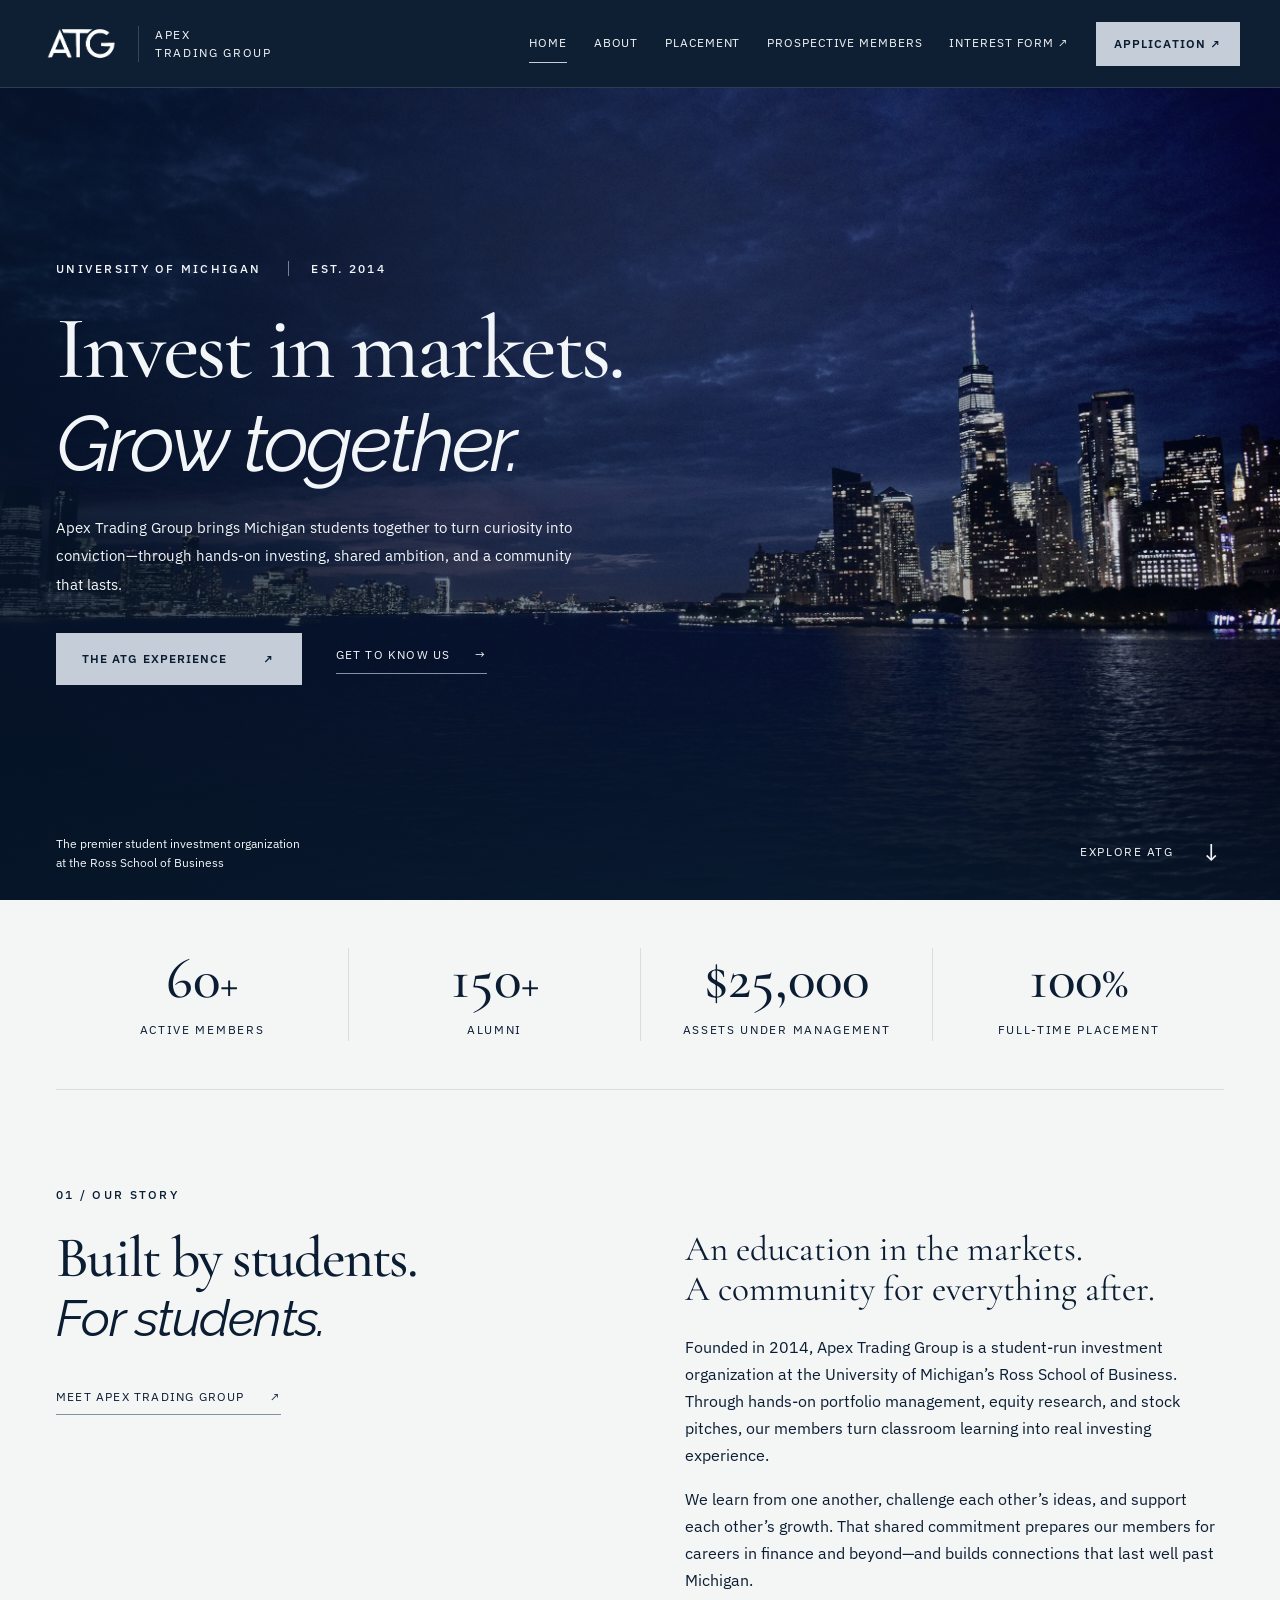
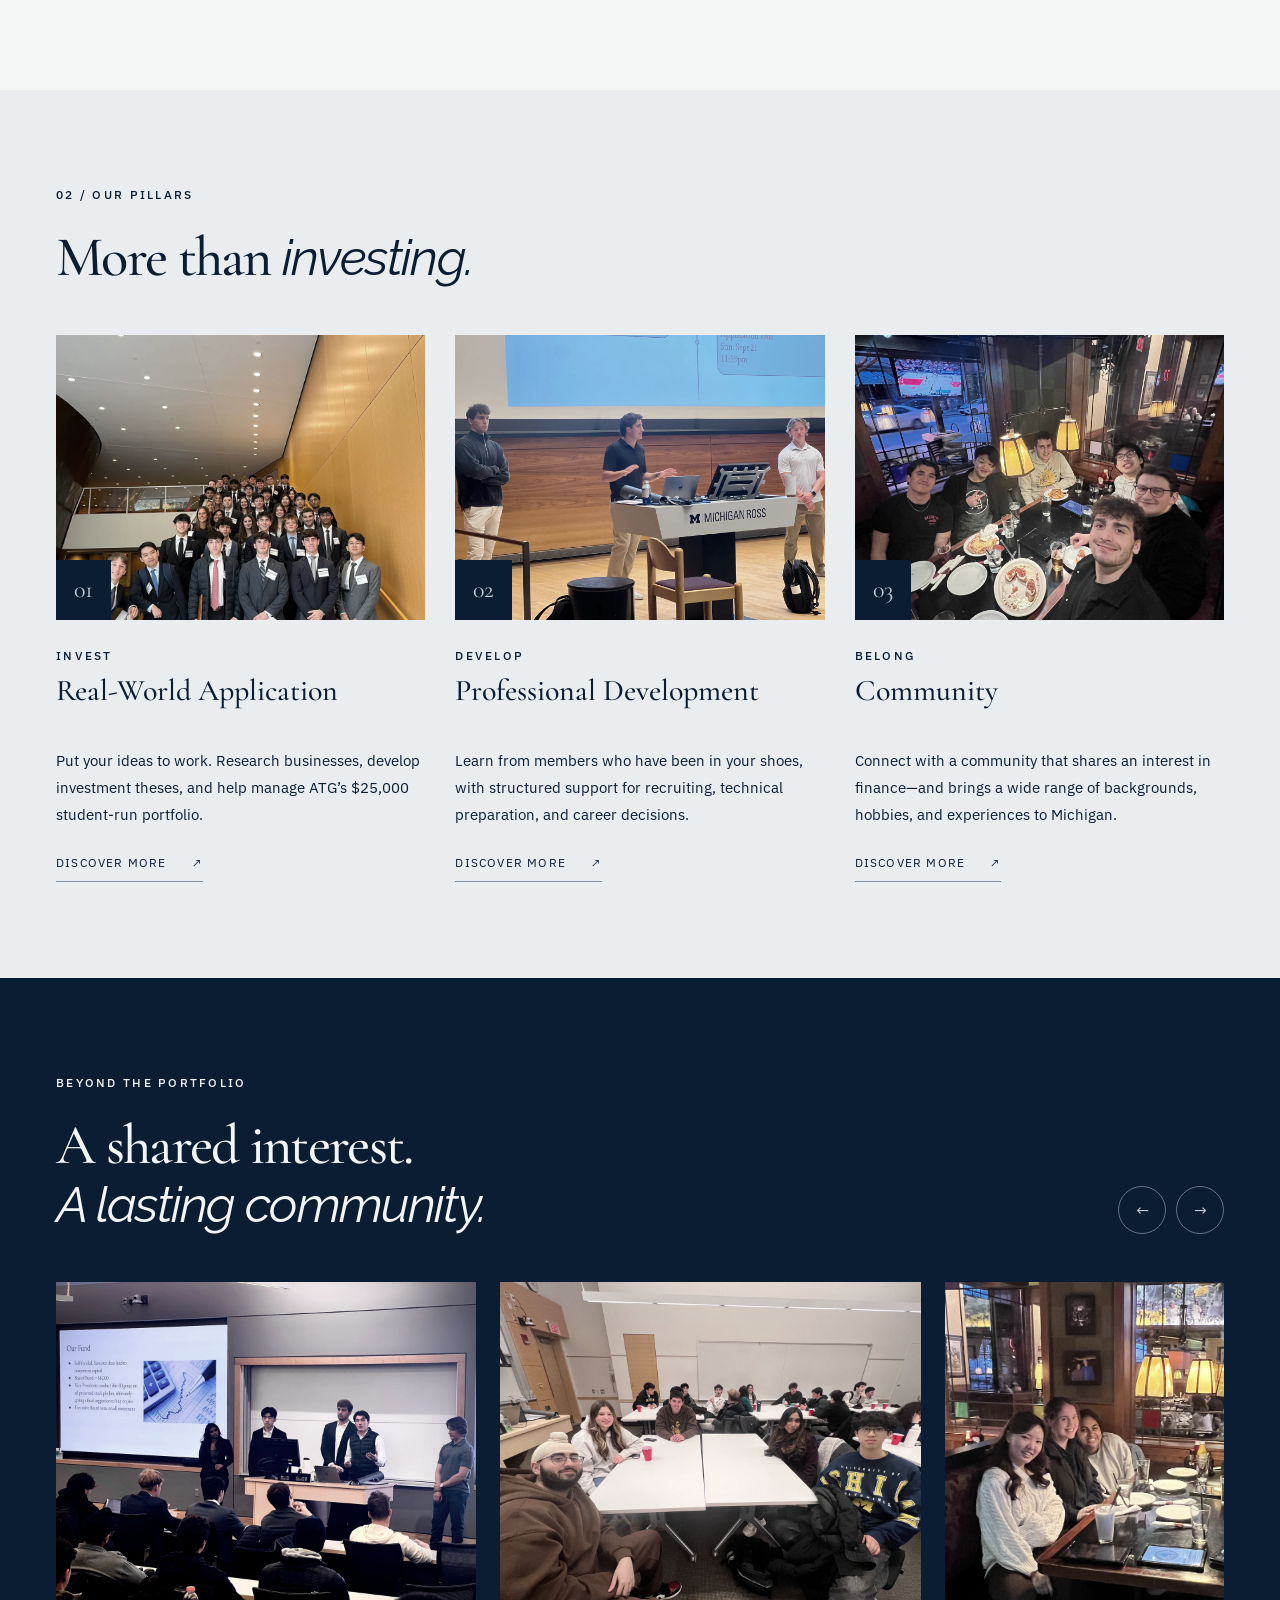
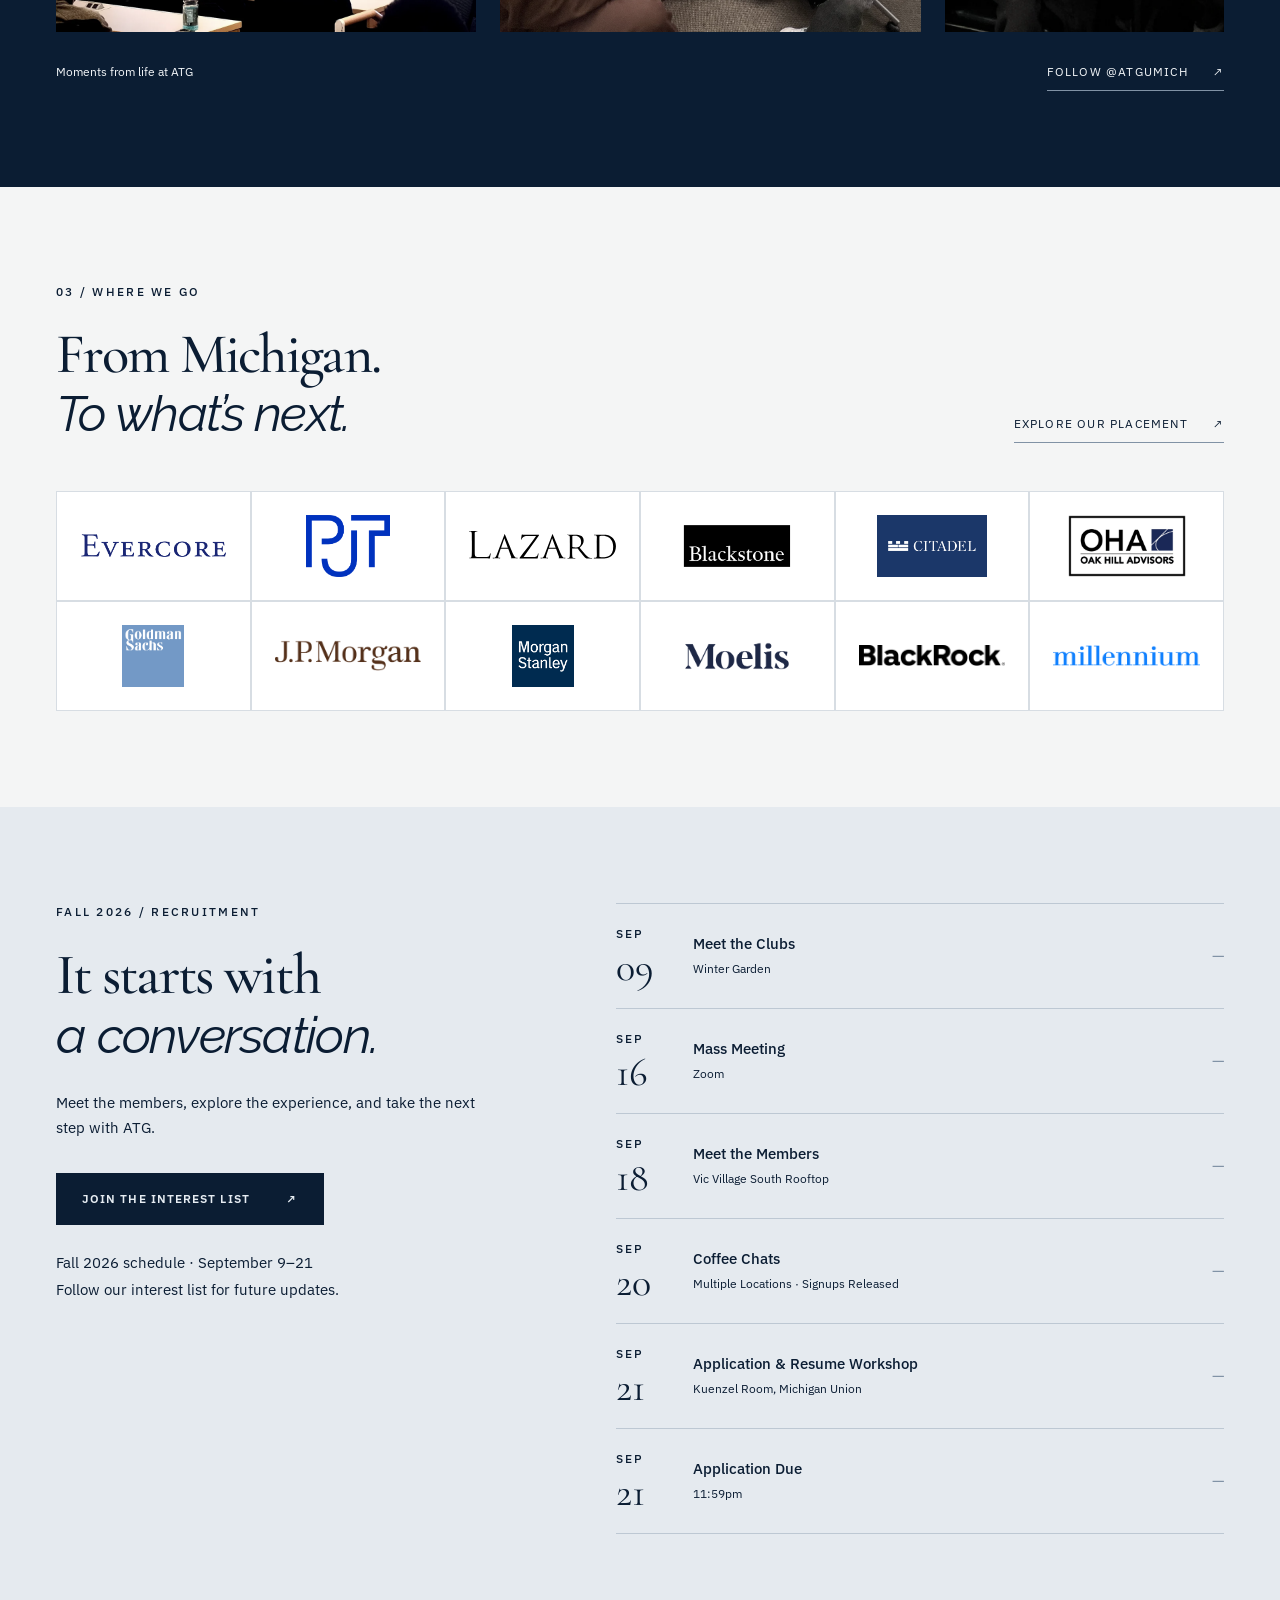
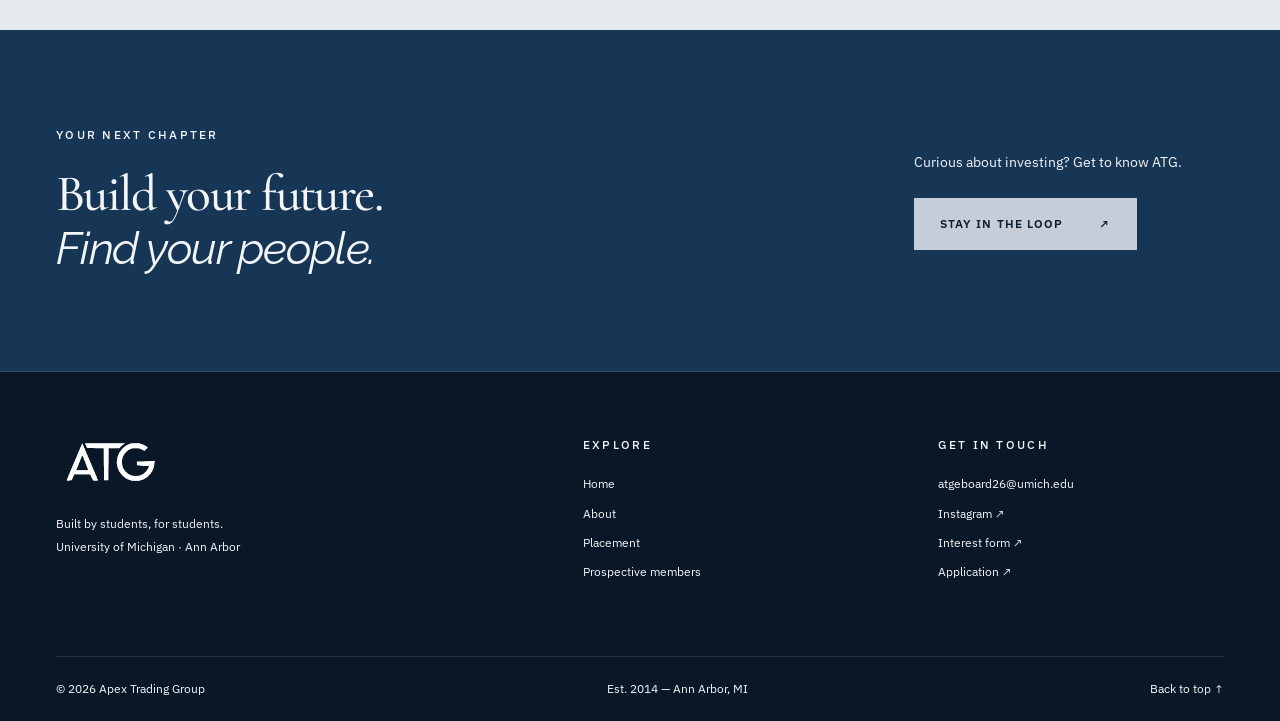
==== commit 52d34df9: "Update alumni count to 150 plus" ====
--- a/index.html
+++ b/index.html
@@ -1,6 +1,6 @@
 <!doctype html><html lang="en"><head><meta charset="utf-8"><meta name="viewport" content="width=device-width,initial-scale=1"><meta name="theme-color" content="#0b1d33"><title>Home — Apex Trading Group | University of Michigan</title><meta name="description" content="Built by students, for students. Apex Trading Group is a student investment organization at the University of Michigan’s Ross School of Business."><link rel="icon" href="assets/images/atg-logo.png"><link rel="stylesheet" href="assets/fonts/fonts.css?v=bdf1c2502002"><link rel="stylesheet" href="assets/style.css?v=82846cd45893"></head><body id="top"><a class="skip-link" href="#main">Skip to content</a><header class="site-header">
     <a class="brand" href="index.html" aria-label="Apex Trading Group home"><span class="brand-mark"><img src="assets/images/atg-wordmark-white.webp" alt="ATG" width="780" height="366"></span><span class="brand-name">APEX<br>TRADING GROUP</span></a>
-    <button class="menu-toggle" aria-expanded="false" aria-controls="main-nav">Menu <span aria-hidden="true">☰</span></button><nav id="main-nav" aria-label="Main navigation"><a href="index.html" aria-current="page">Home</a><a href="about.html">About</a><a href="placement.html">Placement</a><a href="prospective-members.html">Prospective members</a><a class="nav-interest" href="https://docs.google.com/forms/d/e/1FAIpQLScVhLemPFYhCPNIk2Ntit9PGxSt3cFWAZRNWeOc0bkL1iDHwQ/viewform" target="_blank" rel="noopener">Interest form ↗</a><a class="button small" href="https://docs.google.com/forms/d/e/1FAIpQLSdsdARANegPU2hPOpjgXjonW-cbbBb34Cm18DGZ4Rh7cRIPxQ/viewform" target="_blank" rel="noopener">Application ↗</a></nav></header><main id="main"><section class="hero"><img class="hero-image" src="assets/images/manhattan-blue-hour.jpg" alt="Lower Manhattan and One World Trade Center at blue hour" fetchpriority="high" width="2600" height="1733"><div class="hero-shade"></div><div class="hero-content wrap"><p class="eyebrow light">University of Michigan <span>Est. 2014</span></p><h1>Invest in markets.<br><em>Grow together.</em></h1><p class="hero-intro">Apex Trading Group brings Michigan students together to turn curiosity into conviction—through hands-on investing, shared ambition, and a community that lasts.</p><div class="actions"><a class="button" href="prospective-members.html">The ATG experience <span>↗</span></a><a class="text-link" href="about.html">Get to know us <span>→</span></a></div></div><div class="hero-bottom wrap"><span>The premier student investment organization<br>at the Ross School of Business</span><a href="#at-a-glance">Explore ATG <span>↓</span></a></div></section><section id="at-a-glance" class="stats wrap" aria-label="ATG at a glance"><div><strong>60<span>+</span></strong><p>Active members</p></div><div><strong>120<span>+</span></strong><p>Alumni</p></div><div><strong>$25,000</strong><p>Assets under management</p></div><div><strong>100<span>%</span></strong><p>Full-time placement</p></div></section>
+    <button class="menu-toggle" aria-expanded="false" aria-controls="main-nav">Menu <span aria-hidden="true">☰</span></button><nav id="main-nav" aria-label="Main navigation"><a href="index.html" aria-current="page">Home</a><a href="about.html">About</a><a href="placement.html">Placement</a><a href="prospective-members.html">Prospective members</a><a class="nav-interest" href="https://docs.google.com/forms/d/e/1FAIpQLScVhLemPFYhCPNIk2Ntit9PGxSt3cFWAZRNWeOc0bkL1iDHwQ/viewform" target="_blank" rel="noopener">Interest form ↗</a><a class="button small" href="https://docs.google.com/forms/d/e/1FAIpQLSdsdARANegPU2hPOpjgXjonW-cbbBb34Cm18DGZ4Rh7cRIPxQ/viewform" target="_blank" rel="noopener">Application ↗</a></nav></header><main id="main"><section class="hero"><img class="hero-image" src="assets/images/manhattan-blue-hour.jpg" alt="Lower Manhattan and One World Trade Center at blue hour" fetchpriority="high" width="2600" height="1733"><div class="hero-shade"></div><div class="hero-content wrap"><p class="eyebrow light">University of Michigan <span>Est. 2014</span></p><h1>Invest in markets.<br><em>Grow together.</em></h1><p class="hero-intro">Apex Trading Group brings Michigan students together to turn curiosity into conviction—through hands-on investing, shared ambition, and a community that lasts.</p><div class="actions"><a class="button" href="prospective-members.html">The ATG experience <span>↗</span></a><a class="text-link" href="about.html">Get to know us <span>→</span></a></div></div><div class="hero-bottom wrap"><span>The premier student investment organization<br>at the Ross School of Business</span><a href="#at-a-glance">Explore ATG <span>↓</span></a></div></section><section id="at-a-glance" class="stats wrap" aria-label="ATG at a glance"><div><strong>60<span>+</span></strong><p>Active members</p></div><div><strong>150<span>+</span></strong><p>Alumni</p></div><div><strong>$25,000</strong><p>Assets under management</p></div><div><strong>100<span>%</span></strong><p>Full-time placement</p></div></section>
     <section class="section wrap story"><div class="story-heading reveal"><p class="eyebrow">01 / Our story</p><h2>Built by students.<br><em>For students.</em></h2><a class="text-link" href="about.html">Meet Apex Trading Group <span>↗</span></a></div><div class="story-copy reveal"><p class="story-lead">An education in the markets.<br>A community for everything after.</p><p>Founded in 2014, Apex Trading Group is a student-run investment organization at the University of Michigan’s Ross School of Business. Through hands-on portfolio management, equity research, and stock pitches, our members turn classroom learning into real investing experience.</p><p>We learn from one another, challenge each other’s ideas, and support each other’s growth. That shared commitment prepares our members for careers in finance and beyond—and builds connections that last well past Michigan.</p></div></section>
     <section class="section pillars-section"><div class="wrap"><div class="section-heading"><div><p class="eyebrow">02 / Our pillars</p><h2>More than <em>investing.</em></h2></div></div><div class="pillars"><article class="pillar reveal" id="pillar-1"><div class="pillar-photo"><img src="assets/images/real-world-application.webp" alt="ATG members together at a club event" class="" width="1050" height="1400" loading="lazy" ><span>01</span></div><div class="pillar-copy"><p class="eyebrow">Invest</p><h3>Real-World Application</h3><p>Put your ideas to work. Research businesses, develop investment theses, and help manage ATG’s $25,000 student-run portfolio.</p><a class="text-link" href="about.html#pillar-1">Discover more <span>↗</span></a></div></article><article class="pillar reveal" id="pillar-2"><div class="pillar-photo"><img src="assets/images/club-gallery-10.webp" alt="ATG members presenting at the Michigan Ross podium" class="" width="1400" height="1050" loading="lazy" ><span>02</span></div><div class="pillar-copy"><p class="eyebrow">Develop</p><h3>Professional Development</h3><p>Learn from members who have been in your shoes, with structured support for recruiting, technical preparation, and career decisions.</p><a class="text-link" href="about.html#pillar-2">Discover more <span>↗</span></a></div></article><article class="pillar reveal" id="pillar-3"><div class="pillar-photo"><img src="assets/images/community.webp" alt="ATG members socializing" class="" width="1400" height="1050" loading="lazy" ><span>03</span></div><div class="pillar-copy"><p class="eyebrow">Belong</p><h3>Community</h3><p>Connect with a community that shares an interest in finance—and brings a wide range of backgrounds, hobbies, and experiences to Michigan.</p><a class="text-link" href="about.html#pillar-3">Discover more <span>↗</span></a></div></article></div></div></section>
     <section class="section community-section"><div class="wrap section-heading"><div><p class="eyebrow light">Beyond the portfolio</p><h2>A shared interest.<br><em>A lasting community.</em></h2></div><div class="gallery-controls"><button class="round-button" data-gallery-prev aria-label="Previous club photos">←</button><button class="round-button" data-gallery-next aria-label="Next club photos">→</button></div></div><div class="gallery-track wrap" aria-label="ATG community photos" tabindex="0"><button class="gallery-photo" data-photo="assets/images/club-gallery-01.webp" data-caption="ATG community · Photo 1 of 12" aria-label="Open ATG community photo 1"><img src="assets/images/club-gallery-01.webp" alt="ATG members at a club gathering, photo 1" class="" width="1400" height="1050" loading="lazy" style="object-position:65.9% 38.8%"></button><button class="gallery-photo" data-photo="assets/images/club-gallery-02.webp" data-caption="ATG community · Photo 2 of 12" aria-label="Open ATG community photo 2"><img src="assets/images/club-gallery-02.webp" alt="ATG members at a club gathering, photo 2" class="" width="1400" height="1050" loading="lazy" style="object-position:50.2% 46.4%"></button><button class="gallery-photo" data-photo="assets/images/club-gallery-03.webp" data-caption="ATG community · Photo 3 of 12" aria-label="Open ATG community photo 3"><img src="assets/images/club-gallery-03.webp" alt="ATG members at a club gathering, photo 3" class="" width="1050" height="1400" loading="lazy" style="object-position:51.5% 43.7%"></button><button class="gallery-photo" data-photo="assets/images/club-gallery-04.webp" data-caption="ATG community · Photo 4 of 12" aria-label="Open ATG community photo 4"><img src="assets/images/club-gallery-04.webp" alt="ATG members at a club gathering, photo 4" class="" width="1400" height="1050" loading="lazy" style="object-position:48.3% 52.5%"></button><button class="gallery-photo" data-photo="assets/images/club-gallery-05.webp" data-caption="ATG community · Photo 5 of 12" aria-label="Open ATG community photo 5"><img src="assets/images/club-gallery-05.webp" alt="ATG members at a club gathering, photo 5" class="" width="1050" height="1400" loading="lazy" style="object-position:48.2% 63.7%"></button><button class="gallery-photo" data-photo="assets/images/club-gallery-06.webp" data-caption="ATG community · Photo 6 of 12" aria-label="Open ATG community photo 6"><img src="assets/images/club-gallery-06.webp" alt="ATG members at a club gathering, photo 6" class="" width="1400" height="1050" loading="lazy" style="object-position:49.7% 45.2%"></button><button class="gallery-photo" data-photo="assets/images/club-gallery-07.webp" data-caption="ATG community · Photo 7 of 12" aria-label="Open ATG community photo 7"><img src="assets/images/club-gallery-07.webp" alt="ATG members at a club gathering, photo 7" class="" width="720" height="960" loading="lazy" style="object-position:53.5% 27.9%"></button><button class="gallery-photo" data-photo="assets/images/club-gallery-08.webp" data-caption="ATG community · Photo 8 of 12" aria-label="Open ATG community photo 8"><img src="assets/images/club-gallery-08.webp" alt="ATG members at a club gathering, photo 8" class="" width="1050" height="1400" loading="lazy" style="object-position:32.4% 43.6%"></button><button class="gallery-photo" data-photo="assets/images/club-gallery-09.webp" data-caption="ATG community · Photo 9 of 12" aria-label="Open ATG community photo 9"><img src="assets/images/club-gallery-09.webp" alt="ATG members at a club gathering, photo 9" class="" width="1050" height="1400" loading="lazy" style="object-position:8.1% 66.3%"></button><button class="gallery-photo" data-photo="assets/images/club-gallery-10.webp" data-caption="ATG community · Photo 10 of 12" aria-label="Open ATG community photo 10"><img src="assets/images/club-gallery-10.webp" alt="ATG members at a club gathering, photo 10" class="" width="1400" height="1050" loading="lazy" style="object-position:49.4% 30.1%"></button><button class="gallery-photo" data-photo="assets/images/club-gallery-11.webp" data-caption="ATG community · Photo 11 of 12" aria-label="Open ATG community photo 11"><img src="assets/images/club-gallery-11.webp" alt="ATG members at a club gathering, photo 11" class="" width="1400" height="1050" loading="lazy" style="object-position:51.5% 61.3%"></button><button class="gallery-photo" data-photo="assets/images/club-gallery-12.webp" data-caption="ATG community · Photo 12 of 12" aria-label="Open ATG community photo 12"><img src="assets/images/club-gallery-12.webp" alt="ATG members at a club gathering, photo 12" class="" width="720" height="571" loading="lazy" style="object-position:53.4% 34.0%"></button></div><div class="wrap gallery-footer"><p>Moments from life at ATG</p><a class="text-link" href="https://www.instagram.com/atgumich/?hl=en" target="_blank" rel="noopener">Follow @atgumich <span>↗</span></a></div></section><dialog class="lightbox" aria-label="ATG community photo"><button class="lightbox-close" aria-label="Close photo">✕</button><img alt=""><p></p><div class="lightbox-controls"><button data-lightbox-prev aria-label="Previous photo">←</button><button data-lightbox-next aria-label="Next photo">→</button></div></dialog>
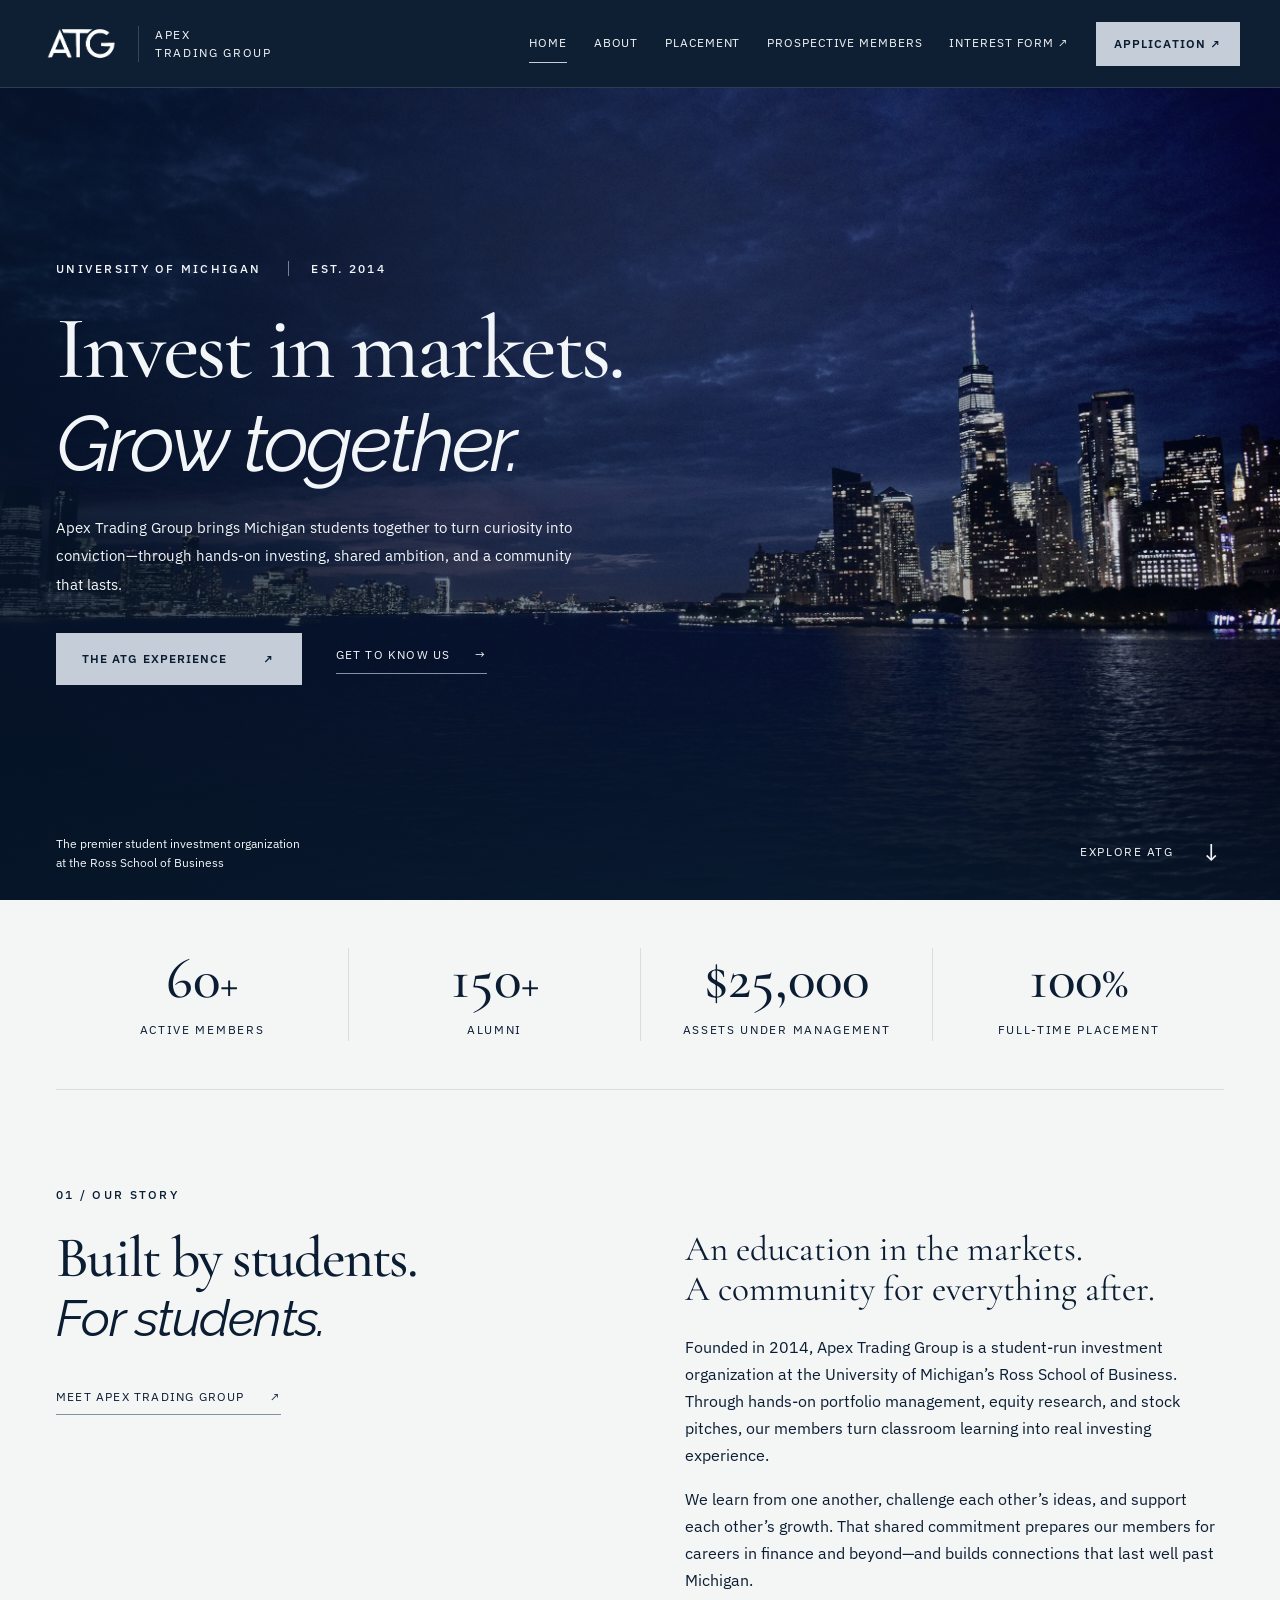
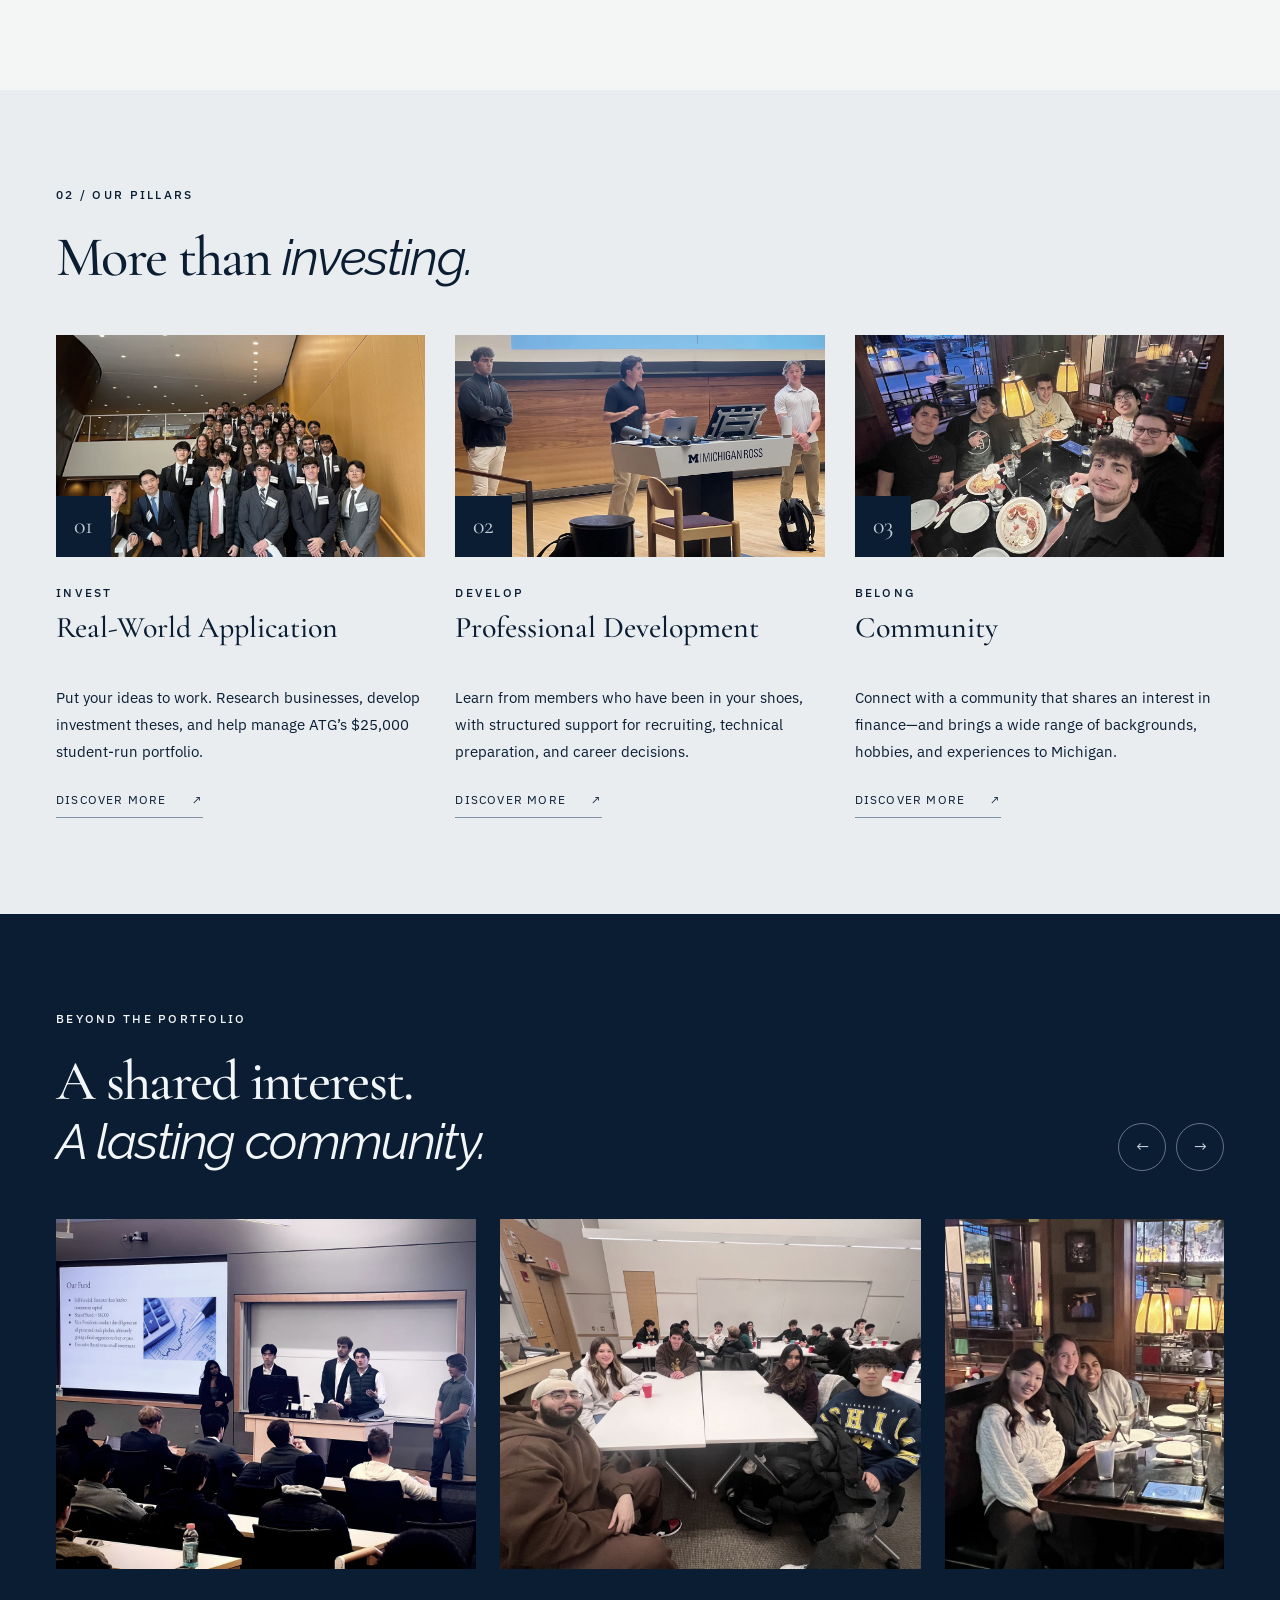
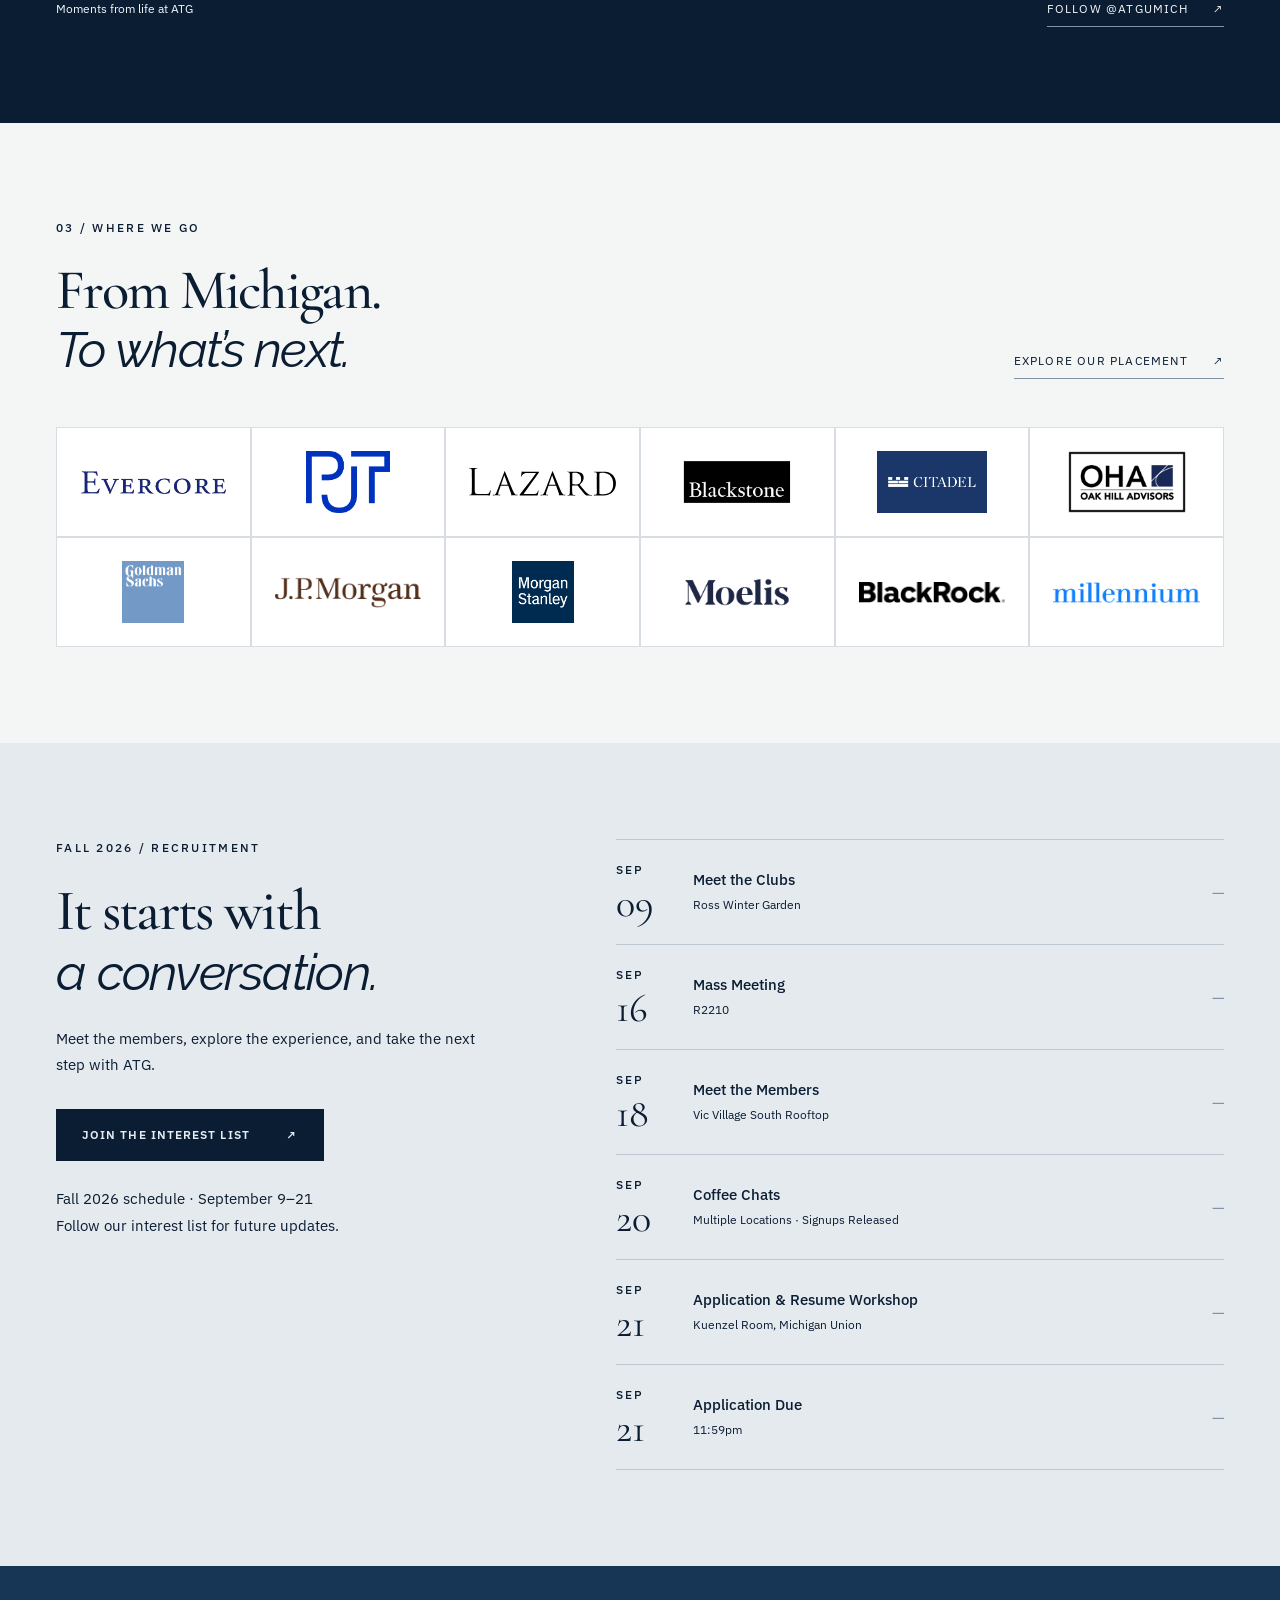
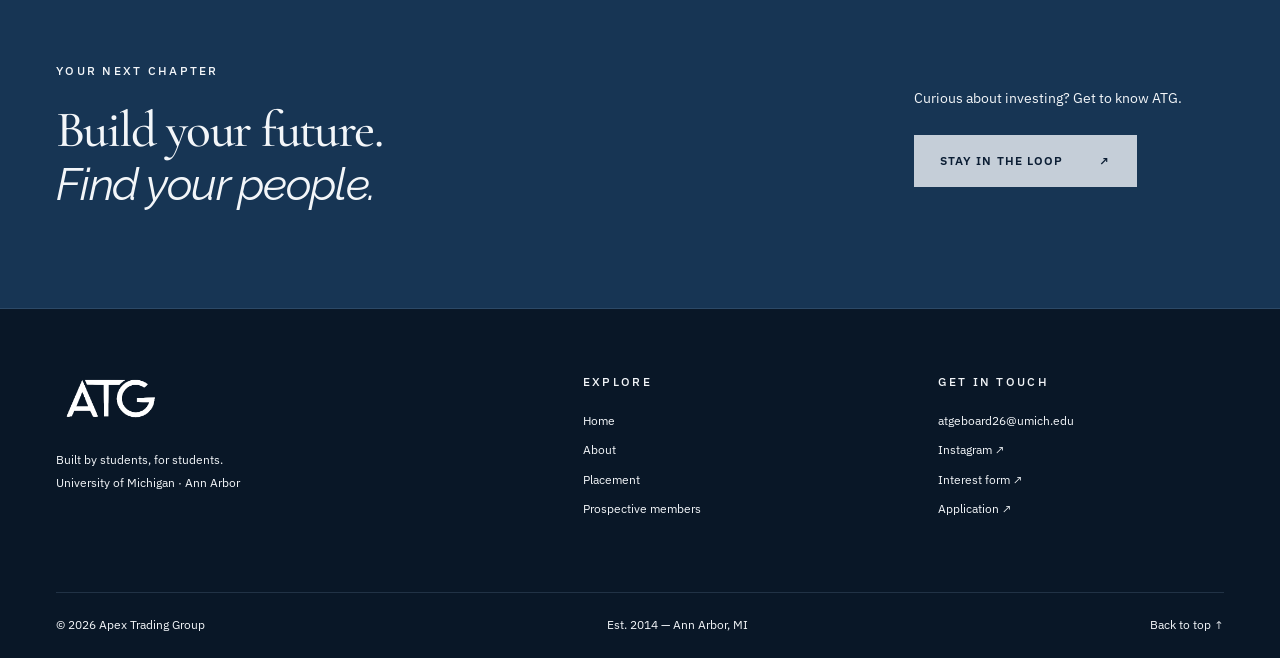
==== commit 4439b267: "Deduplicate club gallery and update recruitment locations and photo crop" ====
--- a/index.html
+++ b/index.html
@@ -1,9 +1,9 @@
-<!doctype html><html lang="en"><head><meta charset="utf-8"><meta name="viewport" content="width=device-width,initial-scale=1"><meta name="theme-color" content="#0b1d33"><title>Home — Apex Trading Group | University of Michigan</title><meta name="description" content="Built by students, for students. Apex Trading Group is a student investment organization at the University of Michigan’s Ross School of Business."><link rel="icon" href="assets/images/atg-logo.png"><link rel="stylesheet" href="assets/fonts/fonts.css?v=bdf1c2502002"><link rel="stylesheet" href="assets/style.css?v=82846cd45893"></head><body id="top"><a class="skip-link" href="#main">Skip to content</a><header class="site-header">
+<!doctype html><html lang="en"><head><meta charset="utf-8"><meta name="viewport" content="width=device-width,initial-scale=1"><meta name="theme-color" content="#0b1d33"><title>Home — Apex Trading Group | University of Michigan</title><meta name="description" content="Built by students, for students. Apex Trading Group is a student investment organization at the University of Michigan’s Ross School of Business."><link rel="icon" href="assets/images/atg-logo.png"><link rel="stylesheet" href="assets/fonts/fonts.css?v=bdf1c2502002"><link rel="stylesheet" href="assets/style.css?v=ecff45451fd1"></head><body id="top"><a class="skip-link" href="#main">Skip to content</a><header class="site-header">
     <a class="brand" href="index.html" aria-label="Apex Trading Group home"><span class="brand-mark"><img src="assets/images/atg-wordmark-white.webp" alt="ATG" width="780" height="366"></span><span class="brand-name">APEX<br>TRADING GROUP</span></a>
     <button class="menu-toggle" aria-expanded="false" aria-controls="main-nav">Menu <span aria-hidden="true">☰</span></button><nav id="main-nav" aria-label="Main navigation"><a href="index.html" aria-current="page">Home</a><a href="about.html">About</a><a href="placement.html">Placement</a><a href="prospective-members.html">Prospective members</a><a class="nav-interest" href="https://docs.google.com/forms/d/e/1FAIpQLScVhLemPFYhCPNIk2Ntit9PGxSt3cFWAZRNWeOc0bkL1iDHwQ/viewform" target="_blank" rel="noopener">Interest form ↗</a><a class="button small" href="https://docs.google.com/forms/d/e/1FAIpQLSdsdARANegPU2hPOpjgXjonW-cbbBb34Cm18DGZ4Rh7cRIPxQ/viewform" target="_blank" rel="noopener">Application ↗</a></nav></header><main id="main"><section class="hero"><img class="hero-image" src="assets/images/manhattan-blue-hour.jpg" alt="Lower Manhattan and One World Trade Center at blue hour" fetchpriority="high" width="2600" height="1733"><div class="hero-shade"></div><div class="hero-content wrap"><p class="eyebrow light">University of Michigan <span>Est. 2014</span></p><h1>Invest in markets.<br><em>Grow together.</em></h1><p class="hero-intro">Apex Trading Group brings Michigan students together to turn curiosity into conviction—through hands-on investing, shared ambition, and a community that lasts.</p><div class="actions"><a class="button" href="prospective-members.html">The ATG experience <span>↗</span></a><a class="text-link" href="about.html">Get to know us <span>→</span></a></div></div><div class="hero-bottom wrap"><span>The premier student investment organization<br>at the Ross School of Business</span><a href="#at-a-glance">Explore ATG <span>↓</span></a></div></section><section id="at-a-glance" class="stats wrap" aria-label="ATG at a glance"><div><strong>60<span>+</span></strong><p>Active members</p></div><div><strong>150<span>+</span></strong><p>Alumni</p></div><div><strong>$25,000</strong><p>Assets under management</p></div><div><strong>100<span>%</span></strong><p>Full-time placement</p></div></section>
     <section class="section wrap story"><div class="story-heading reveal"><p class="eyebrow">01 / Our story</p><h2>Built by students.<br><em>For students.</em></h2><a class="text-link" href="about.html">Meet Apex Trading Group <span>↗</span></a></div><div class="story-copy reveal"><p class="story-lead">An education in the markets.<br>A community for everything after.</p><p>Founded in 2014, Apex Trading Group is a student-run investment organization at the University of Michigan’s Ross School of Business. Through hands-on portfolio management, equity research, and stock pitches, our members turn classroom learning into real investing experience.</p><p>We learn from one another, challenge each other’s ideas, and support each other’s growth. That shared commitment prepares our members for careers in finance and beyond—and builds connections that last well past Michigan.</p></div></section>
     <section class="section pillars-section"><div class="wrap"><div class="section-heading"><div><p class="eyebrow">02 / Our pillars</p><h2>More than <em>investing.</em></h2></div></div><div class="pillars"><article class="pillar reveal" id="pillar-1"><div class="pillar-photo"><img src="assets/images/real-world-application.webp" alt="ATG members together at a club event" class="" width="1050" height="1400" loading="lazy" ><span>01</span></div><div class="pillar-copy"><p class="eyebrow">Invest</p><h3>Real-World Application</h3><p>Put your ideas to work. Research businesses, develop investment theses, and help manage ATG’s $25,000 student-run portfolio.</p><a class="text-link" href="about.html#pillar-1">Discover more <span>↗</span></a></div></article><article class="pillar reveal" id="pillar-2"><div class="pillar-photo"><img src="assets/images/club-gallery-10.webp" alt="ATG members presenting at the Michigan Ross podium" class="" width="1400" height="1050" loading="lazy" ><span>02</span></div><div class="pillar-copy"><p class="eyebrow">Develop</p><h3>Professional Development</h3><p>Learn from members who have been in your shoes, with structured support for recruiting, technical preparation, and career decisions.</p><a class="text-link" href="about.html#pillar-2">Discover more <span>↗</span></a></div></article><article class="pillar reveal" id="pillar-3"><div class="pillar-photo"><img src="assets/images/community.webp" alt="ATG members socializing" class="" width="1400" height="1050" loading="lazy" ><span>03</span></div><div class="pillar-copy"><p class="eyebrow">Belong</p><h3>Community</h3><p>Connect with a community that shares an interest in finance—and brings a wide range of backgrounds, hobbies, and experiences to Michigan.</p><a class="text-link" href="about.html#pillar-3">Discover more <span>↗</span></a></div></article></div></div></section>
-    <section class="section community-section"><div class="wrap section-heading"><div><p class="eyebrow light">Beyond the portfolio</p><h2>A shared interest.<br><em>A lasting community.</em></h2></div><div class="gallery-controls"><button class="round-button" data-gallery-prev aria-label="Previous club photos">←</button><button class="round-button" data-gallery-next aria-label="Next club photos">→</button></div></div><div class="gallery-track wrap" aria-label="ATG community photos" tabindex="0"><button class="gallery-photo" data-photo="assets/images/club-gallery-01.webp" data-caption="ATG community · Photo 1 of 12" aria-label="Open ATG community photo 1"><img src="assets/images/club-gallery-01.webp" alt="ATG members at a club gathering, photo 1" class="" width="1400" height="1050" loading="lazy" style="object-position:65.9% 38.8%"></button><button class="gallery-photo" data-photo="assets/images/club-gallery-02.webp" data-caption="ATG community · Photo 2 of 12" aria-label="Open ATG community photo 2"><img src="assets/images/club-gallery-02.webp" alt="ATG members at a club gathering, photo 2" class="" width="1400" height="1050" loading="lazy" style="object-position:50.2% 46.4%"></button><button class="gallery-photo" data-photo="assets/images/club-gallery-03.webp" data-caption="ATG community · Photo 3 of 12" aria-label="Open ATG community photo 3"><img src="assets/images/club-gallery-03.webp" alt="ATG members at a club gathering, photo 3" class="" width="1050" height="1400" loading="lazy" style="object-position:51.5% 43.7%"></button><button class="gallery-photo" data-photo="assets/images/club-gallery-04.webp" data-caption="ATG community · Photo 4 of 12" aria-label="Open ATG community photo 4"><img src="assets/images/club-gallery-04.webp" alt="ATG members at a club gathering, photo 4" class="" width="1400" height="1050" loading="lazy" style="object-position:48.3% 52.5%"></button><button class="gallery-photo" data-photo="assets/images/club-gallery-05.webp" data-caption="ATG community · Photo 5 of 12" aria-label="Open ATG community photo 5"><img src="assets/images/club-gallery-05.webp" alt="ATG members at a club gathering, photo 5" class="" width="1050" height="1400" loading="lazy" style="object-position:48.2% 63.7%"></button><button class="gallery-photo" data-photo="assets/images/club-gallery-06.webp" data-caption="ATG community · Photo 6 of 12" aria-label="Open ATG community photo 6"><img src="assets/images/club-gallery-06.webp" alt="ATG members at a club gathering, photo 6" class="" width="1400" height="1050" loading="lazy" style="object-position:49.7% 45.2%"></button><button class="gallery-photo" data-photo="assets/images/club-gallery-07.webp" data-caption="ATG community · Photo 7 of 12" aria-label="Open ATG community photo 7"><img src="assets/images/club-gallery-07.webp" alt="ATG members at a club gathering, photo 7" class="" width="720" height="960" loading="lazy" style="object-position:53.5% 27.9%"></button><button class="gallery-photo" data-photo="assets/images/club-gallery-08.webp" data-caption="ATG community · Photo 8 of 12" aria-label="Open ATG community photo 8"><img src="assets/images/club-gallery-08.webp" alt="ATG members at a club gathering, photo 8" class="" width="1050" height="1400" loading="lazy" style="object-position:32.4% 43.6%"></button><button class="gallery-photo" data-photo="assets/images/club-gallery-09.webp" data-caption="ATG community · Photo 9 of 12" aria-label="Open ATG community photo 9"><img src="assets/images/club-gallery-09.webp" alt="ATG members at a club gathering, photo 9" class="" width="1050" height="1400" loading="lazy" style="object-position:8.1% 66.3%"></button><button class="gallery-photo" data-photo="assets/images/club-gallery-10.webp" data-caption="ATG community · Photo 10 of 12" aria-label="Open ATG community photo 10"><img src="assets/images/club-gallery-10.webp" alt="ATG members at a club gathering, photo 10" class="" width="1400" height="1050" loading="lazy" style="object-position:49.4% 30.1%"></button><button class="gallery-photo" data-photo="assets/images/club-gallery-11.webp" data-caption="ATG community · Photo 11 of 12" aria-label="Open ATG community photo 11"><img src="assets/images/club-gallery-11.webp" alt="ATG members at a club gathering, photo 11" class="" width="1400" height="1050" loading="lazy" style="object-position:51.5% 61.3%"></button><button class="gallery-photo" data-photo="assets/images/club-gallery-12.webp" data-caption="ATG community · Photo 12 of 12" aria-label="Open ATG community photo 12"><img src="assets/images/club-gallery-12.webp" alt="ATG members at a club gathering, photo 12" class="" width="720" height="571" loading="lazy" style="object-position:53.4% 34.0%"></button></div><div class="wrap gallery-footer"><p>Moments from life at ATG</p><a class="text-link" href="https://www.instagram.com/atgumich/?hl=en" target="_blank" rel="noopener">Follow @atgumich <span>↗</span></a></div></section><dialog class="lightbox" aria-label="ATG community photo"><button class="lightbox-close" aria-label="Close photo">✕</button><img alt=""><p></p><div class="lightbox-controls"><button data-lightbox-prev aria-label="Previous photo">←</button><button data-lightbox-next aria-label="Next photo">→</button></div></dialog>
+    <section class="section community-section"><div class="wrap section-heading"><div><p class="eyebrow light">Beyond the portfolio</p><h2>A shared interest.<br><em>A lasting community.</em></h2></div><div class="gallery-controls"><button class="round-button" data-gallery-prev aria-label="Previous club photos">←</button><button class="round-button" data-gallery-next aria-label="Next club photos">→</button></div></div><div class="gallery-track wrap" aria-label="ATG community photos" tabindex="0"><button class="gallery-photo" data-photo="assets/images/club-gallery-01.webp" data-caption="ATG community · Photo 1 of 9" aria-label="Open ATG community photo 1"><img src="assets/images/club-gallery-01.webp" alt="ATG members at a club gathering, photo 1" class="" width="1400" height="1050" loading="lazy" style="object-position:65.9% 38.8%"></button><button class="gallery-photo" data-photo="assets/images/club-gallery-02.webp" data-caption="ATG community · Photo 2 of 9" aria-label="Open ATG community photo 2"><img src="assets/images/club-gallery-02.webp" alt="ATG members at a club gathering, photo 2" class="" width="1400" height="1050" loading="lazy" style="object-position:50.2% 46.4%"></button><button class="gallery-photo" data-photo="assets/images/club-gallery-03.webp" data-caption="ATG community · Photo 3 of 9" aria-label="Open ATG community photo 3"><img src="assets/images/club-gallery-03.webp" alt="ATG members at a club gathering, photo 3" class="" width="1050" height="1400" loading="lazy" style="object-position:51.5% 43.7%"></button><button class="gallery-photo" data-photo="assets/images/club-gallery-04.webp" data-caption="ATG community · Photo 4 of 9" aria-label="Open ATG community photo 4"><img src="assets/images/club-gallery-04.webp" alt="ATG members at a club gathering, photo 4" class="" width="1400" height="1050" loading="lazy" style="object-position:48.3% 52.5%"></button><button class="gallery-photo" data-photo="assets/images/club-gallery-06.webp" data-caption="ATG community · Photo 5 of 9" aria-label="Open ATG community photo 5"><img src="assets/images/club-gallery-06.webp" alt="ATG members at a club gathering, photo 5" class="" width="1400" height="1050" loading="lazy" style="object-position:49.7% 45.2%"></button><button class="gallery-photo" data-photo="assets/images/club-gallery-08.webp" data-caption="ATG community · Photo 6 of 9" aria-label="Open ATG community photo 6"><img src="assets/images/club-gallery-08.webp" alt="ATG members at a club gathering, photo 6" class="" width="1050" height="1400" loading="lazy" style="object-position:32.4% 43.6%"></button><button class="gallery-photo" data-photo="assets/images/club-gallery-09.webp" data-caption="ATG community · Photo 7 of 9" aria-label="Open ATG community photo 7"><img src="assets/images/club-gallery-09.webp" alt="ATG members at a club gathering, photo 7" class="" width="1050" height="1400" loading="lazy" style="object-position:8.1% 66.3%"></button><button class="gallery-photo" data-photo="assets/images/club-gallery-11.webp" data-caption="ATG community · Photo 8 of 9" aria-label="Open ATG community photo 8"><img src="assets/images/club-gallery-11.webp" alt="ATG members at a club gathering, photo 8" class="" width="1400" height="1050" loading="lazy" style="object-position:51.5% 61.3%"></button><button class="gallery-photo" data-photo="assets/images/club-gallery-12.webp" data-caption="ATG community · Photo 9 of 9" aria-label="Open ATG community photo 9"><img src="assets/images/club-gallery-12.webp" alt="ATG members at a club gathering, photo 9" class="" width="720" height="571" loading="lazy" style="object-position:53.4% 34.0%"></button></div><div class="wrap gallery-footer"><p>Moments from life at ATG</p><a class="text-link" href="https://www.instagram.com/atgumich/?hl=en" target="_blank" rel="noopener">Follow @atgumich <span>↗</span></a></div></section><dialog class="lightbox" aria-label="ATG community photo"><button class="lightbox-close" aria-label="Close photo">✕</button><img alt=""><p></p><div class="lightbox-controls"><button data-lightbox-prev aria-label="Previous photo">←</button><button data-lightbox-next aria-label="Next photo">→</button></div></dialog>
     <section class="section wrap"><div class="section-heading"><div><p class="eyebrow">03 / Where we go</p><h2>From Michigan.<br><em>To what’s next.</em></h2></div><a class="text-link" href="placement.html">Explore our placement <span>↗</span></a></div><div class="logo-grid home-logos"><div class="firm-logo" title="Evercore"><img src="assets/images/placement-logo-04.webp" alt="Evercore" class="" width="1062" height="184" loading="lazy" ><span>Evercore</span></div><div class="firm-logo" title="PJT Partners"><img src="assets/images/placement-logo-07.webp" alt="PJT Partners" class="" width="1101" height="806" loading="lazy" ><span>PJT Partners</span></div><div class="firm-logo" title="Lazard"><img src="assets/images/lazard.svg" alt="Lazard" class="" width="1920" height="380" loading="lazy" ><span>Lazard</span></div><div class="firm-logo" title="Blackstone"><img src="assets/images/placement-logo-05.webp" alt="Blackstone" class="" width="1400" height="788" loading="lazy" ><span>Blackstone</span></div><div class="firm-logo" title="Citadel"><img src="assets/images/placement-logo-09.webp" alt="Citadel" class="" width="800" height="450" loading="lazy" ><span>Citadel</span></div><div class="firm-logo" title="Oak Hill Advisors"><img src="assets/images/placement-logo-15.webp" alt="Oak Hill Advisors" class="" width="1400" height="737" loading="lazy" ><span>Oak Hill Advisors</span></div><div class="firm-logo" title="Goldman Sachs"><img src="assets/images/placement-logo-01.webp" alt="Goldman Sachs" class="" width="1400" height="1400" loading="lazy" ><span>Goldman Sachs</span></div><div class="firm-logo" title="JP Morgan"><img src="assets/images/placement-logo-03.webp" alt="JP Morgan" class="" width="1400" height="300" loading="lazy" ><span>JP Morgan</span></div><div class="firm-logo" title="Morgan Stanley"><img src="assets/images/placement-logo-02.webp" alt="Morgan Stanley" class="" width="900" height="900" loading="lazy" ><span>Morgan Stanley</span></div><div class="firm-logo" title="Moelis &amp; Company"><img src="assets/images/placement-logo-10.webp" alt="Moelis &amp; Company" class="" width="1400" height="669" loading="lazy" ><span>Moelis &amp; Company</span></div><div class="firm-logo" title="BlackRock"><img src="assets/images/placement-logo-06.webp" alt="BlackRock" class="" width="1200" height="174" loading="lazy" ><span>BlackRock</span></div><div class="firm-logo" title="Millennium"><img src="assets/images/placement-logo-12.webp" alt="Millennium" class="" width="1400" height="202" loading="lazy" ><span>Millennium</span></div></div></section>
-    <section class="section recruitment" id="recruitment"><div class="wrap recruitment-layout"><div class="recruitment-intro"><p class="eyebrow">Fall 2026 / Recruitment</p><h2>It starts with<br><em>a conversation.</em></h2><p>Meet the members, explore the experience, and take the next step with ATG.</p><a class="button dark" href="https://docs.google.com/forms/d/e/1FAIpQLScVhLemPFYhCPNIk2Ntit9PGxSt3cFWAZRNWeOc0bkL1iDHwQ/viewform" target="_blank" rel="noopener">Join the interest list <span>↗</span></a><p class="schedule-note">Fall 2026 schedule · September 9–21<br>Follow our interest list for future updates.</p></div><ol class="event-list"><li class="event"><time datetime="2026-09-09"><span>SEP</span>09</time><div><h3>Meet the Clubs</h3><p>Winter Garden</p></div><span class="event-line" aria-hidden="true">—</span></li><li class="event"><time datetime="2026-09-16"><span>SEP</span>16</time><div><h3>Mass Meeting</h3><p>Zoom</p></div><span class="event-line" aria-hidden="true">—</span></li><li class="event"><time datetime="2026-09-18"><span>SEP</span>18</time><div><h3>Meet the Members</h3><p>Vic Village South Rooftop</p></div><span class="event-line" aria-hidden="true">—</span></li><li class="event"><time datetime="2026-09-20"><span>SEP</span>20</time><div><h3>Coffee Chats</h3><p>Multiple Locations · Signups Released</p></div><span class="event-line" aria-hidden="true">—</span></li><li class="event"><time datetime="2026-09-21"><span>SEP</span>21</time><div><h3>Application &amp; Resume Workshop</h3><p>Kuenzel Room, Michigan Union</p></div><span class="event-line" aria-hidden="true">—</span></li><li class="event"><time datetime="2026-09-21"><span>SEP</span>21</time><div><h3>Application Due</h3><p>11:59pm</p></div><span class="event-line" aria-hidden="true">—</span></li></ol></div></section></main><section class="join-band"><div class="wrap join-inner"><div><p class="eyebrow light">Your next chapter</p><h2>Build your future.<br><em>Find your people.</em></h2></div><div><p>Curious about investing? Get to know ATG.</p><a class="button" href="https://docs.google.com/forms/d/e/1FAIpQLScVhLemPFYhCPNIk2Ntit9PGxSt3cFWAZRNWeOc0bkL1iDHwQ/viewform" target="_blank" rel="noopener">Stay in the loop <span>↗</span></a></div></div></section>
+    <section class="section recruitment" id="recruitment"><div class="wrap recruitment-layout"><div class="recruitment-intro"><p class="eyebrow">Fall 2026 / Recruitment</p><h2>It starts with<br><em>a conversation.</em></h2><p>Meet the members, explore the experience, and take the next step with ATG.</p><a class="button dark" href="https://docs.google.com/forms/d/e/1FAIpQLScVhLemPFYhCPNIk2Ntit9PGxSt3cFWAZRNWeOc0bkL1iDHwQ/viewform" target="_blank" rel="noopener">Join the interest list <span>↗</span></a><p class="schedule-note">Fall 2026 schedule · September 9–21<br>Follow our interest list for future updates.</p></div><ol class="event-list"><li class="event"><time datetime="2026-09-09"><span>SEP</span>09</time><div><h3>Meet the Clubs</h3><p>Ross Winter Garden</p></div><span class="event-line" aria-hidden="true">—</span></li><li class="event"><time datetime="2026-09-16"><span>SEP</span>16</time><div><h3>Mass Meeting</h3><p>R2210</p></div><span class="event-line" aria-hidden="true">—</span></li><li class="event"><time datetime="2026-09-18"><span>SEP</span>18</time><div><h3>Meet the Members</h3><p>Vic Village South Rooftop</p></div><span class="event-line" aria-hidden="true">—</span></li><li class="event"><time datetime="2026-09-20"><span>SEP</span>20</time><div><h3>Coffee Chats</h3><p>Multiple Locations · Signups Released</p></div><span class="event-line" aria-hidden="true">—</span></li><li class="event"><time datetime="2026-09-21"><span>SEP</span>21</time><div><h3>Application &amp; Resume Workshop</h3><p>Kuenzel Room, Michigan Union</p></div><span class="event-line" aria-hidden="true">—</span></li><li class="event"><time datetime="2026-09-21"><span>SEP</span>21</time><div><h3>Application Due</h3><p>11:59pm</p></div><span class="event-line" aria-hidden="true">—</span></li></ol></div></section></main><section class="join-band"><div class="wrap join-inner"><div><p class="eyebrow light">Your next chapter</p><h2>Build your future.<br><em>Find your people.</em></h2></div><div><p>Curious about investing? Get to know ATG.</p><a class="button" href="https://docs.google.com/forms/d/e/1FAIpQLScVhLemPFYhCPNIk2Ntit9PGxSt3cFWAZRNWeOc0bkL1iDHwQ/viewform" target="_blank" rel="noopener">Stay in the loop <span>↗</span></a></div></div></section>
     <footer class="site-footer"><div class="wrap footer-main"><a class="footer-brand" href="index.html"><img src="assets/images/atg-wordmark-white.webp" alt="Apex Trading Group" width="150" height="80"><span>Built by students, for students.<br>University of Michigan · Ann Arbor</span></a><div><p class="eyebrow light">Explore</p><a href="index.html">Home</a><a href="about.html">About</a><a href="placement.html">Placement</a><a href="prospective-members.html">Prospective members</a></div><div><p class="eyebrow light">Get in touch</p><a href="mailto:atgeboard26@umich.edu">atgeboard26@umich.edu</a><a class="" href="https://www.instagram.com/atgumich/?hl=en" target="_blank" rel="noopener">Instagram ↗</a><a class="" href="https://docs.google.com/forms/d/e/1FAIpQLScVhLemPFYhCPNIk2Ntit9PGxSt3cFWAZRNWeOc0bkL1iDHwQ/viewform" target="_blank" rel="noopener">Interest form ↗</a><a class="" href="https://docs.google.com/forms/d/e/1FAIpQLSdsdARANegPU2hPOpjgXjonW-cbbBb34Cm18DGZ4Rh7cRIPxQ/viewform" target="_blank" rel="noopener">Application ↗</a></div></div><div class="wrap footer-bottom"><span>© 2026 Apex Trading Group</span><span>Est. 2014 — Ann Arbor, MI</span><a href="#top">Back to top ↑</a></div></footer><script src="assets/main.js?v=b35084d74c52" defer></script></body></html>
--- a/assets/style.css
+++ b/assets/style.css
@@ -59,5 +59,6 @@
 .mentorship-photo figcaption{font-size:12px;line-height:1.6;color:var(--navy);margin-top:12px}
 @media(max-width:900px){.mentorship-section{grid-template-columns:1fr;gap:32px}.mentorship-copy>p:not(.eyebrow){max-width:650px}.mentorship-photo img{aspect-ratio:6/5}}
 @media(max-width:480px){.mentorship-photo img{aspect-ratio:1}}
-/* Keep all three presenters visible when the pillar cards stack. */
-@media(max-width:760px){#pillar-2 .pillar-photo img{height:auto;aspect-ratio:4/3}}
+/* Match the pillar frames to the podium photo with its top 20% cropped away. */
+.pillar-photo img{height:auto;aspect-ratio:5/3;object-position:center bottom}
+#pillar-1 .pillar-photo img{object-position:center 65%}
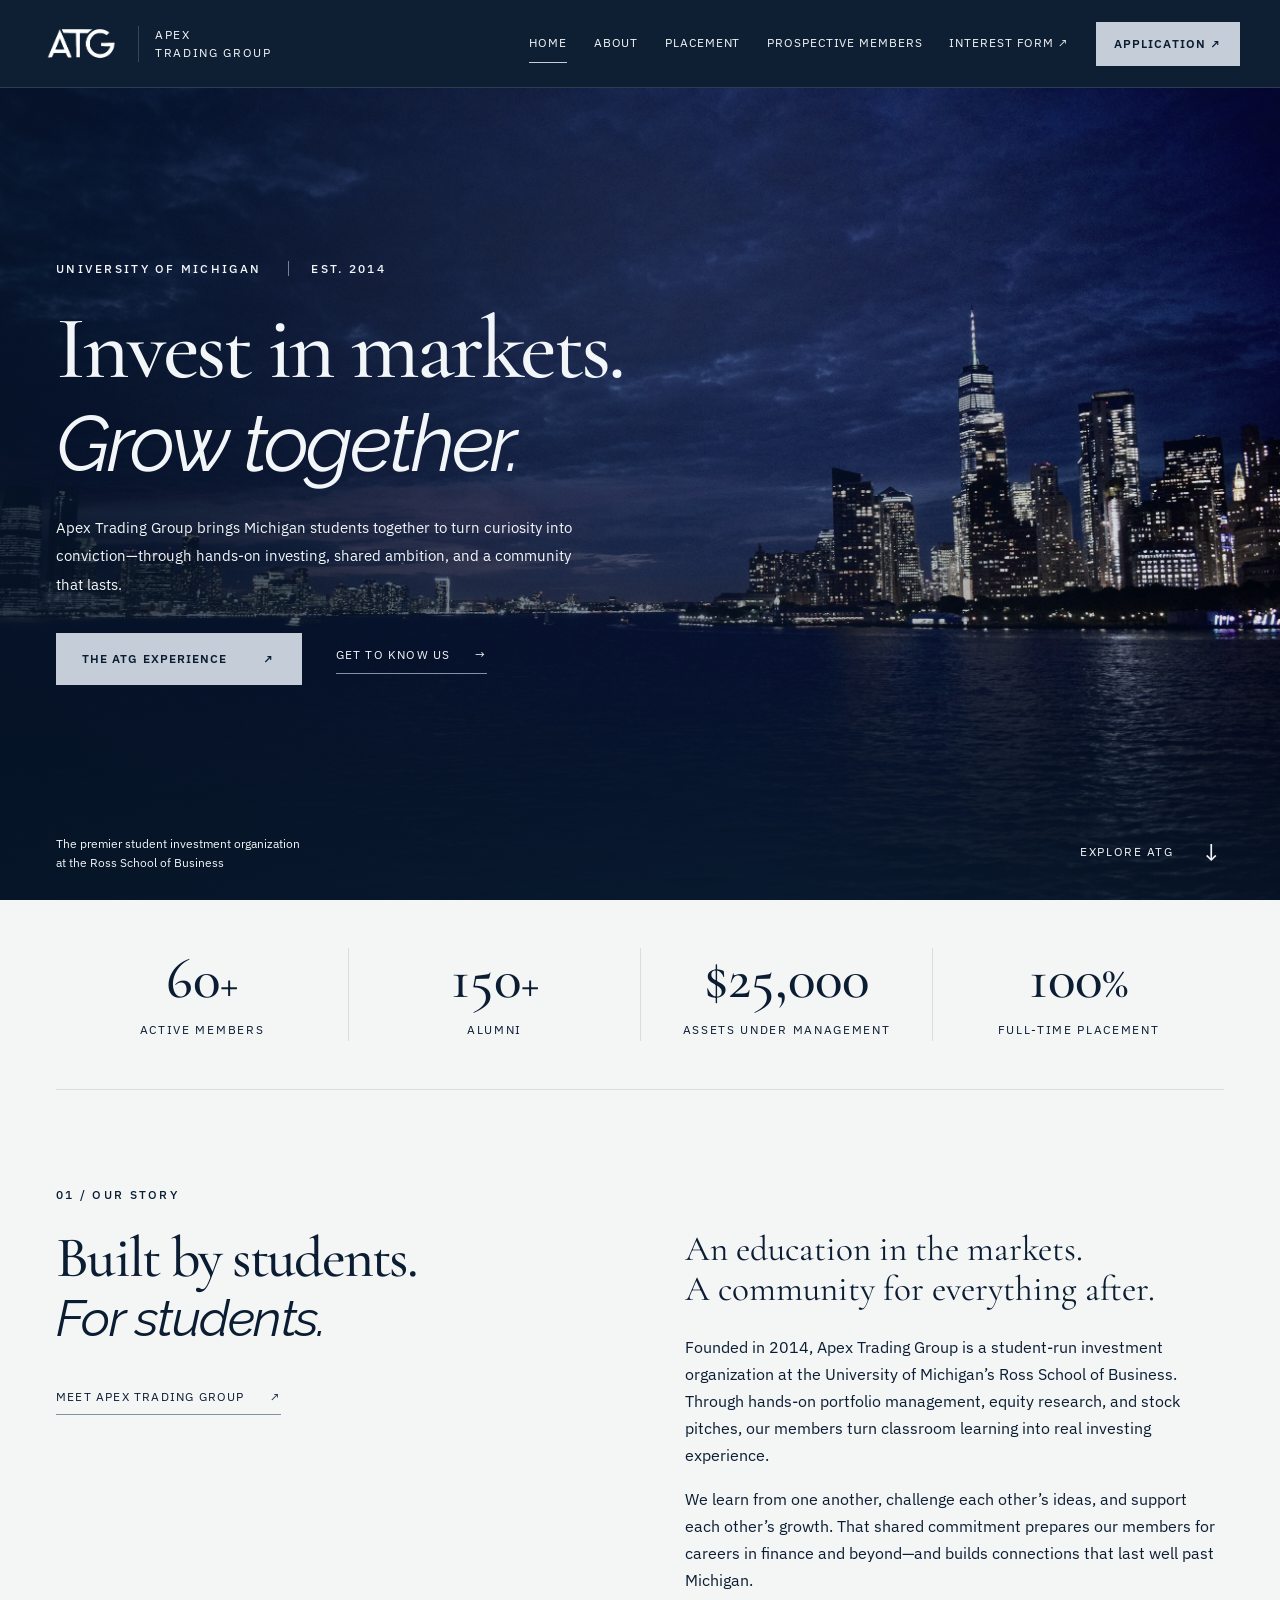
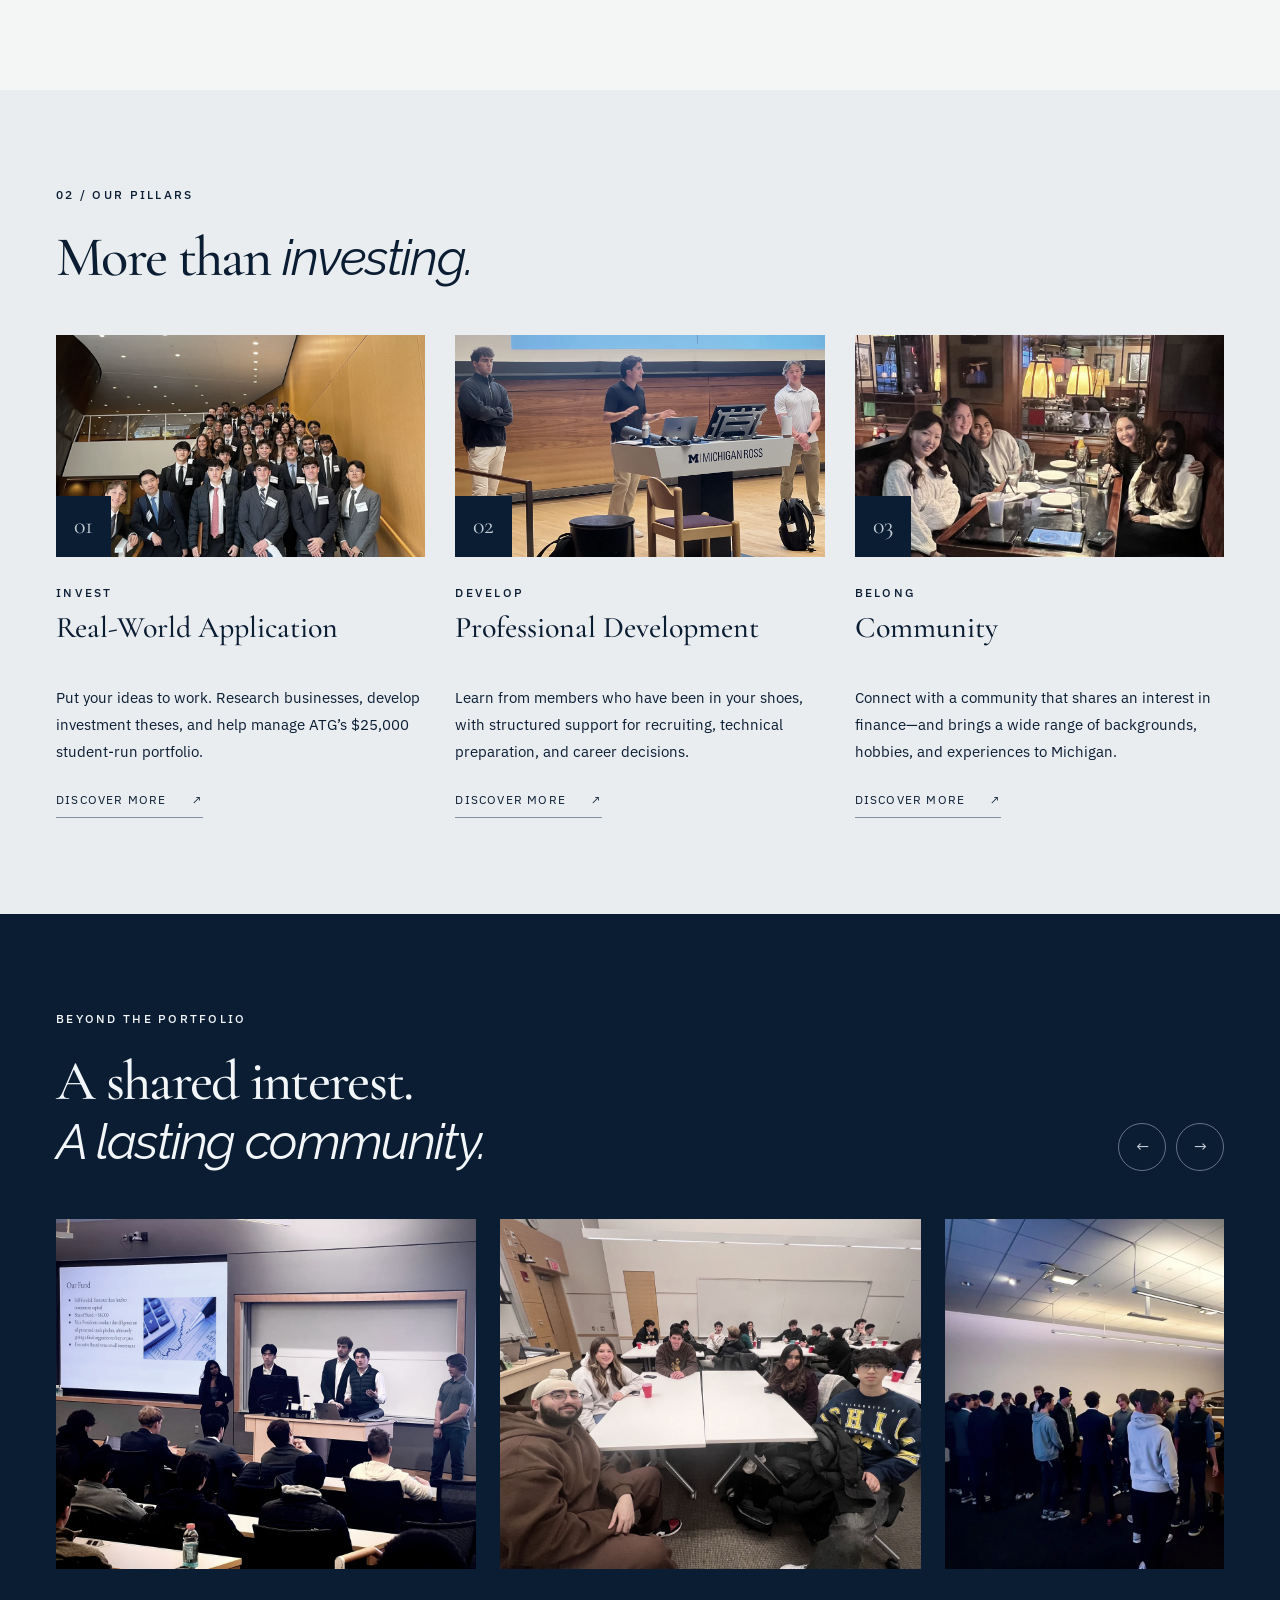
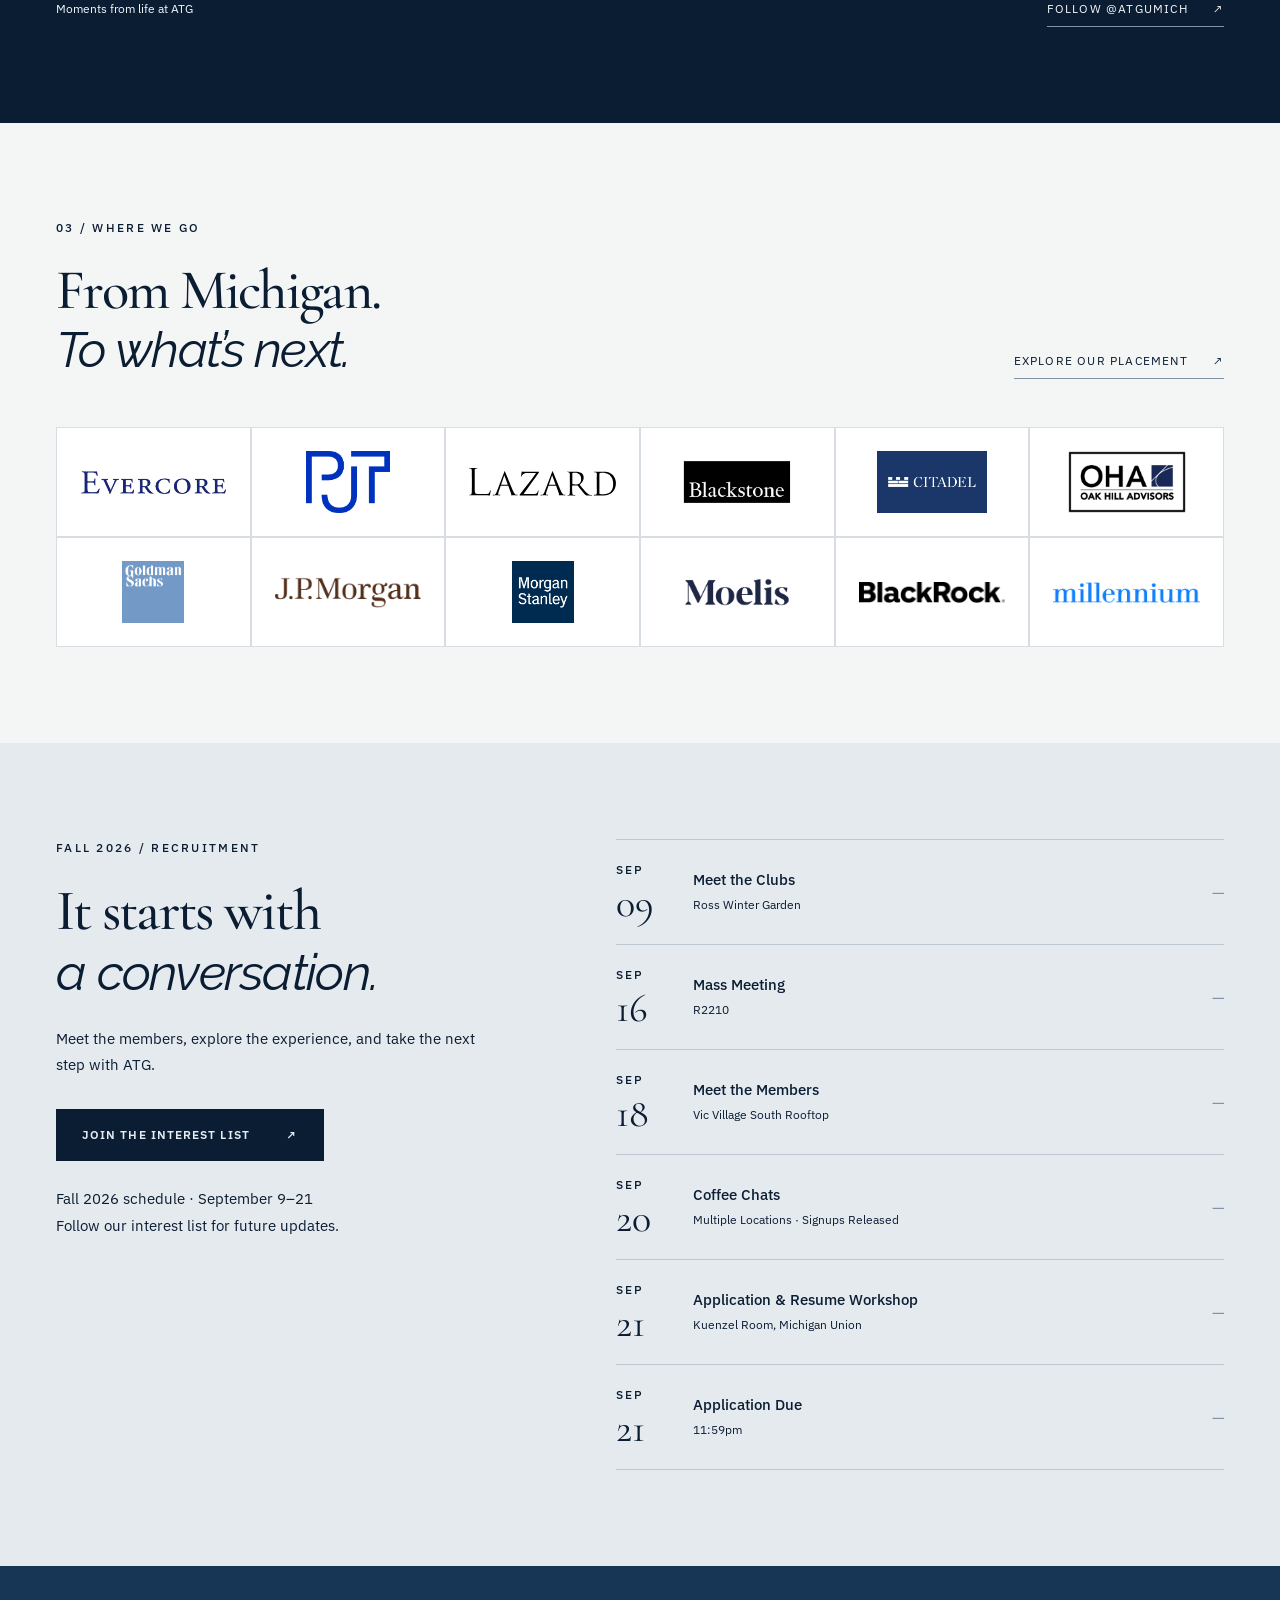
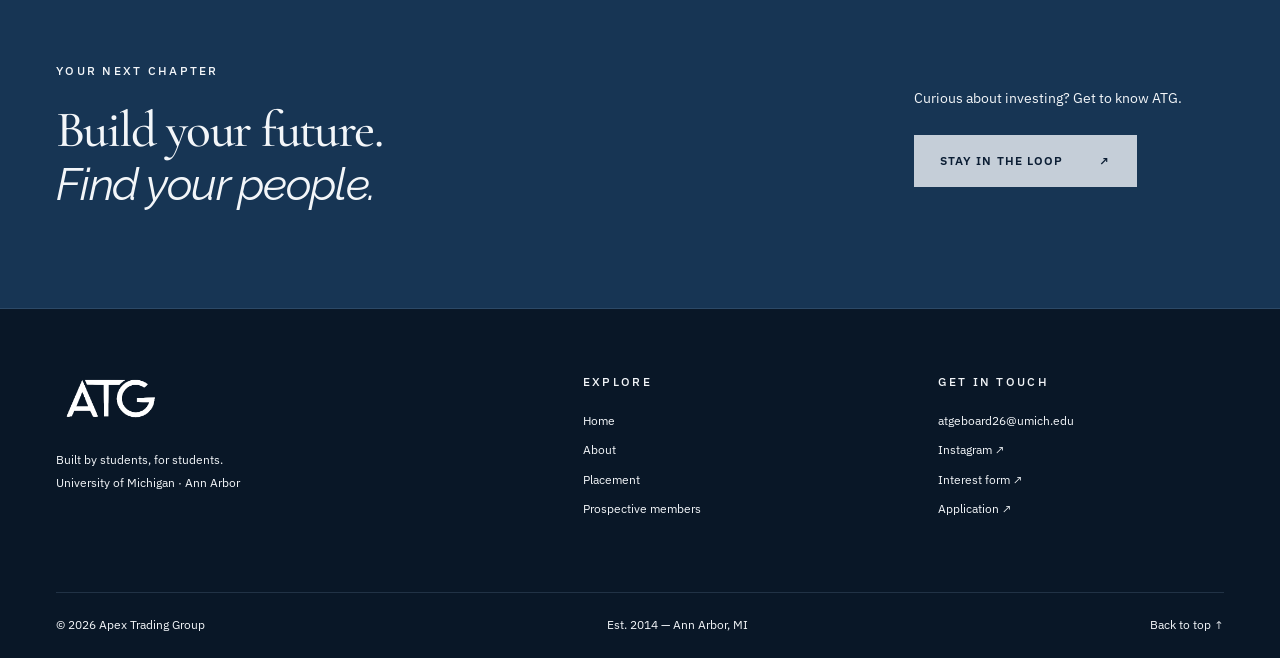
==== commit 2b349e1a: "Feature the dinner photo in homepage Community" ====
--- a/index.html
+++ b/index.html
@@ -1,9 +1,9 @@
-<!doctype html><html lang="en"><head><meta charset="utf-8"><meta name="viewport" content="width=device-width,initial-scale=1"><meta name="theme-color" content="#0b1d33"><title>Home — Apex Trading Group | University of Michigan</title><meta name="description" content="Built by students, for students. Apex Trading Group is a student investment organization at the University of Michigan’s Ross School of Business."><link rel="icon" href="assets/images/atg-logo.png"><link rel="stylesheet" href="assets/fonts/fonts.css?v=bdf1c2502002"><link rel="stylesheet" href="assets/style.css?v=ecff45451fd1"></head><body id="top"><a class="skip-link" href="#main">Skip to content</a><header class="site-header">
+<!doctype html><html lang="en"><head><meta charset="utf-8"><meta name="viewport" content="width=device-width,initial-scale=1"><meta name="theme-color" content="#0b1d33"><title>Home — Apex Trading Group | University of Michigan</title><meta name="description" content="Built by students, for students. Apex Trading Group is a student investment organization at the University of Michigan’s Ross School of Business."><link rel="icon" href="assets/images/atg-logo.png"><link rel="stylesheet" href="assets/fonts/fonts.css?v=ea25c4d2a9d0"><link rel="stylesheet" href="assets/style.css?v=7af7ab10a6bd"></head><body id="top"><a class="skip-link" href="#main">Skip to content</a><header class="site-header">
     <a class="brand" href="index.html" aria-label="Apex Trading Group home"><span class="brand-mark"><img src="assets/images/atg-wordmark-white.webp" alt="ATG" width="780" height="366"></span><span class="brand-name">APEX<br>TRADING GROUP</span></a>
-    <button class="menu-toggle" aria-expanded="false" aria-controls="main-nav">Menu <span aria-hidden="true">☰</span></button><nav id="main-nav" aria-label="Main navigation"><a href="index.html" aria-current="page">Home</a><a href="about.html">About</a><a href="placement.html">Placement</a><a href="prospective-members.html">Prospective members</a><a class="nav-interest" href="https://docs.google.com/forms/d/e/1FAIpQLScVhLemPFYhCPNIk2Ntit9PGxSt3cFWAZRNWeOc0bkL1iDHwQ/viewform" target="_blank" rel="noopener">Interest form ↗</a><a class="button small" href="https://docs.google.com/forms/d/e/1FAIpQLSdsdARANegPU2hPOpjgXjonW-cbbBb34Cm18DGZ4Rh7cRIPxQ/viewform" target="_blank" rel="noopener">Application ↗</a></nav></header><main id="main"><section class="hero"><img class="hero-image" src="assets/images/manhattan-blue-hour.jpg" alt="Lower Manhattan and One World Trade Center at blue hour" fetchpriority="high" width="2600" height="1733"><div class="hero-shade"></div><div class="hero-content wrap"><p class="eyebrow light">University of Michigan <span>Est. 2014</span></p><h1>Invest in markets.<br><em>Grow together.</em></h1><p class="hero-intro">Apex Trading Group brings Michigan students together to turn curiosity into conviction—through hands-on investing, shared ambition, and a community that lasts.</p><div class="actions"><a class="button" href="prospective-members.html">The ATG experience <span>↗</span></a><a class="text-link" href="about.html">Get to know us <span>→</span></a></div></div><div class="hero-bottom wrap"><span>The premier student investment organization<br>at the Ross School of Business</span><a href="#at-a-glance">Explore ATG <span>↓</span></a></div></section><section id="at-a-glance" class="stats wrap" aria-label="ATG at a glance"><div><strong>60<span>+</span></strong><p>Active members</p></div><div><strong>150<span>+</span></strong><p>Alumni</p></div><div><strong>$25,000</strong><p>Assets under management</p></div><div><strong>100<span>%</span></strong><p>Full-time placement</p></div></section>
+    <button class="menu-toggle" type="button" aria-expanded="false" aria-controls="main-nav"><span>Menu</span><svg width="16" height="12" viewBox="0 0 16 12" aria-hidden="true" focusable="false"><path d="M1 1H15M1 6H15M1 11H15" fill="none" stroke="currentColor" stroke-width="1.25"/></svg></button><nav id="main-nav" aria-label="Main navigation"><a href="index.html" aria-current="page">Home</a><a href="about.html">About</a><a href="placement.html">Placement</a><a href="prospective-members.html">Prospective members</a><a class="nav-interest" href="https://docs.google.com/forms/d/e/1FAIpQLScVhLemPFYhCPNIk2Ntit9PGxSt3cFWAZRNWeOc0bkL1iDHwQ/viewform" target="_blank" rel="noopener">Interest form ↗</a><a class="button small" href="https://docs.google.com/forms/d/e/1FAIpQLSdsdARANegPU2hPOpjgXjonW-cbbBb34Cm18DGZ4Rh7cRIPxQ/viewform" target="_blank" rel="noopener">Application ↗</a></nav></header><main id="main"><section class="hero"><img class="hero-image" src="assets/images/manhattan-blue-hour.jpg" alt="Lower Manhattan and One World Trade Center at blue hour" fetchpriority="high" width="2600" height="1733"><div class="hero-shade"></div><div class="hero-content wrap"><p class="eyebrow light">University of Michigan <span>Est. 2014</span></p><h1>Invest in markets.<br><em>Grow together.</em></h1><p class="hero-intro">Apex Trading Group brings Michigan students together to turn curiosity into conviction—through hands-on investing, shared ambition, and a community that lasts.</p><div class="actions"><a class="button" href="prospective-members.html">The ATG experience <span>↗</span></a><a class="text-link" href="about.html">Get to know us <span>→</span></a></div></div><div class="hero-bottom wrap"><span>The premier student investment organization<br>at the Ross School of Business</span><a href="#at-a-glance">Explore ATG <span>↓</span></a></div></section><section id="at-a-glance" class="stats wrap" aria-label="ATG at a glance"><div><strong>60<span>+</span></strong><p>Active members</p></div><div><strong>150<span>+</span></strong><p>Alumni</p></div><div><strong>$25,000</strong><p>Assets under management</p></div><div><strong>100<span>%</span></strong><p>Full-time placement</p></div></section>
     <section class="section wrap story"><div class="story-heading reveal"><p class="eyebrow">01 / Our story</p><h2>Built by students.<br><em>For students.</em></h2><a class="text-link" href="about.html">Meet Apex Trading Group <span>↗</span></a></div><div class="story-copy reveal"><p class="story-lead">An education in the markets.<br>A community for everything after.</p><p>Founded in 2014, Apex Trading Group is a student-run investment organization at the University of Michigan’s Ross School of Business. Through hands-on portfolio management, equity research, and stock pitches, our members turn classroom learning into real investing experience.</p><p>We learn from one another, challenge each other’s ideas, and support each other’s growth. That shared commitment prepares our members for careers in finance and beyond—and builds connections that last well past Michigan.</p></div></section>
-    <section class="section pillars-section"><div class="wrap"><div class="section-heading"><div><p class="eyebrow">02 / Our pillars</p><h2>More than <em>investing.</em></h2></div></div><div class="pillars"><article class="pillar reveal" id="pillar-1"><div class="pillar-photo"><img src="assets/images/real-world-application.webp" alt="ATG members together at a club event" class="" width="1050" height="1400" loading="lazy" ><span>01</span></div><div class="pillar-copy"><p class="eyebrow">Invest</p><h3>Real-World Application</h3><p>Put your ideas to work. Research businesses, develop investment theses, and help manage ATG’s $25,000 student-run portfolio.</p><a class="text-link" href="about.html#pillar-1">Discover more <span>↗</span></a></div></article><article class="pillar reveal" id="pillar-2"><div class="pillar-photo"><img src="assets/images/club-gallery-10.webp" alt="ATG members presenting at the Michigan Ross podium" class="" width="1400" height="1050" loading="lazy" ><span>02</span></div><div class="pillar-copy"><p class="eyebrow">Develop</p><h3>Professional Development</h3><p>Learn from members who have been in your shoes, with structured support for recruiting, technical preparation, and career decisions.</p><a class="text-link" href="about.html#pillar-2">Discover more <span>↗</span></a></div></article><article class="pillar reveal" id="pillar-3"><div class="pillar-photo"><img src="assets/images/community.webp" alt="ATG members socializing" class="" width="1400" height="1050" loading="lazy" ><span>03</span></div><div class="pillar-copy"><p class="eyebrow">Belong</p><h3>Community</h3><p>Connect with a community that shares an interest in finance—and brings a wide range of backgrounds, hobbies, and experiences to Michigan.</p><a class="text-link" href="about.html#pillar-3">Discover more <span>↗</span></a></div></article></div></div></section>
-    <section class="section community-section"><div class="wrap section-heading"><div><p class="eyebrow light">Beyond the portfolio</p><h2>A shared interest.<br><em>A lasting community.</em></h2></div><div class="gallery-controls"><button class="round-button" data-gallery-prev aria-label="Previous club photos">←</button><button class="round-button" data-gallery-next aria-label="Next club photos">→</button></div></div><div class="gallery-track wrap" aria-label="ATG community photos" tabindex="0"><button class="gallery-photo" data-photo="assets/images/club-gallery-01.webp" data-caption="ATG community · Photo 1 of 9" aria-label="Open ATG community photo 1"><img src="assets/images/club-gallery-01.webp" alt="ATG members at a club gathering, photo 1" class="" width="1400" height="1050" loading="lazy" style="object-position:65.9% 38.8%"></button><button class="gallery-photo" data-photo="assets/images/club-gallery-02.webp" data-caption="ATG community · Photo 2 of 9" aria-label="Open ATG community photo 2"><img src="assets/images/club-gallery-02.webp" alt="ATG members at a club gathering, photo 2" class="" width="1400" height="1050" loading="lazy" style="object-position:50.2% 46.4%"></button><button class="gallery-photo" data-photo="assets/images/club-gallery-03.webp" data-caption="ATG community · Photo 3 of 9" aria-label="Open ATG community photo 3"><img src="assets/images/club-gallery-03.webp" alt="ATG members at a club gathering, photo 3" class="" width="1050" height="1400" loading="lazy" style="object-position:51.5% 43.7%"></button><button class="gallery-photo" data-photo="assets/images/club-gallery-04.webp" data-caption="ATG community · Photo 4 of 9" aria-label="Open ATG community photo 4"><img src="assets/images/club-gallery-04.webp" alt="ATG members at a club gathering, photo 4" class="" width="1400" height="1050" loading="lazy" style="object-position:48.3% 52.5%"></button><button class="gallery-photo" data-photo="assets/images/club-gallery-06.webp" data-caption="ATG community · Photo 5 of 9" aria-label="Open ATG community photo 5"><img src="assets/images/club-gallery-06.webp" alt="ATG members at a club gathering, photo 5" class="" width="1400" height="1050" loading="lazy" style="object-position:49.7% 45.2%"></button><button class="gallery-photo" data-photo="assets/images/club-gallery-08.webp" data-caption="ATG community · Photo 6 of 9" aria-label="Open ATG community photo 6"><img src="assets/images/club-gallery-08.webp" alt="ATG members at a club gathering, photo 6" class="" width="1050" height="1400" loading="lazy" style="object-position:32.4% 43.6%"></button><button class="gallery-photo" data-photo="assets/images/club-gallery-09.webp" data-caption="ATG community · Photo 7 of 9" aria-label="Open ATG community photo 7"><img src="assets/images/club-gallery-09.webp" alt="ATG members at a club gathering, photo 7" class="" width="1050" height="1400" loading="lazy" style="object-position:8.1% 66.3%"></button><button class="gallery-photo" data-photo="assets/images/club-gallery-11.webp" data-caption="ATG community · Photo 8 of 9" aria-label="Open ATG community photo 8"><img src="assets/images/club-gallery-11.webp" alt="ATG members at a club gathering, photo 8" class="" width="1400" height="1050" loading="lazy" style="object-position:51.5% 61.3%"></button><button class="gallery-photo" data-photo="assets/images/club-gallery-12.webp" data-caption="ATG community · Photo 9 of 9" aria-label="Open ATG community photo 9"><img src="assets/images/club-gallery-12.webp" alt="ATG members at a club gathering, photo 9" class="" width="720" height="571" loading="lazy" style="object-position:53.4% 34.0%"></button></div><div class="wrap gallery-footer"><p>Moments from life at ATG</p><a class="text-link" href="https://www.instagram.com/atgumich/?hl=en" target="_blank" rel="noopener">Follow @atgumich <span>↗</span></a></div></section><dialog class="lightbox" aria-label="ATG community photo"><button class="lightbox-close" aria-label="Close photo">✕</button><img alt=""><p></p><div class="lightbox-controls"><button data-lightbox-prev aria-label="Previous photo">←</button><button data-lightbox-next aria-label="Next photo">→</button></div></dialog>
+    <section class="section pillars-section"><div class="wrap"><div class="section-heading"><div><p class="eyebrow">02 / Our pillars</p><h2>More than <em>investing.</em></h2></div></div><div class="pillars"><article class="pillar reveal" id="pillar-1"><div class="pillar-photo"><img src="assets/images/real-world-application.webp" alt="ATG members together at a club event" class="" width="1050" height="1400" loading="lazy" ><span>01</span></div><div class="pillar-copy"><p class="eyebrow">Invest</p><h3>Real-World Application</h3><p>Put your ideas to work. Research businesses, develop investment theses, and help manage ATG’s $25,000 student-run portfolio.</p><a class="text-link" href="about.html#pillar-1">Discover more <span>↗</span></a></div></article><article class="pillar reveal" id="pillar-2"><div class="pillar-photo"><img src="assets/images/club-gallery-10.webp" alt="ATG members presenting at the Michigan Ross podium" class="" width="1400" height="1050" loading="lazy" ><span>02</span></div><div class="pillar-copy"><p class="eyebrow">Develop</p><h3>Professional Development</h3><p>Learn from members who have been in your shoes, with structured support for recruiting, technical preparation, and career decisions.</p><a class="text-link" href="about.html#pillar-2">Discover more <span>↗</span></a></div></article><article class="pillar reveal" id="pillar-3"><div class="pillar-photo"><img src="assets/images/club-gallery-03.webp" alt="ATG members socializing" class="" width="1050" height="1400" loading="lazy" style="object-position:center 44%"><span>03</span></div><div class="pillar-copy"><p class="eyebrow">Belong</p><h3>Community</h3><p>Connect with a community that shares an interest in finance—and brings a wide range of backgrounds, hobbies, and experiences to Michigan.</p><a class="text-link" href="about.html#pillar-3">Discover more <span>↗</span></a></div></article></div></div></section>
+    <section class="section community-section"><div class="wrap section-heading"><div><p class="eyebrow light">Beyond the portfolio</p><h2>A shared interest.<br><em>A lasting community.</em></h2></div><div class="gallery-controls"><button class="round-button" data-gallery-prev aria-label="Previous club photos">←</button><button class="round-button" data-gallery-next aria-label="Next club photos">→</button></div></div><div class="gallery-track wrap" aria-label="ATG community photos" tabindex="0"><button class="gallery-photo" data-photo="assets/images/club-gallery-01.webp" data-caption="ATG community · Photo 1 of 8" aria-label="Open ATG community photo 1"><img src="assets/images/club-gallery-01.webp" alt="ATG members at a club gathering, photo 1" class="" width="1400" height="1050" loading="lazy" style="object-position:65.9% 38.8%"></button><button class="gallery-photo" data-photo="assets/images/club-gallery-02.webp" data-caption="ATG community · Photo 2 of 8" aria-label="Open ATG community photo 2"><img src="assets/images/club-gallery-02.webp" alt="ATG members at a club gathering, photo 2" class="" width="1400" height="1050" loading="lazy" style="object-position:50.2% 46.4%"></button><button class="gallery-photo" data-photo="assets/images/club-gallery-04.webp" data-caption="ATG community · Photo 3 of 8" aria-label="Open ATG community photo 3"><img src="assets/images/club-gallery-04.webp" alt="ATG members at a club gathering, photo 3" class="" width="1400" height="1050" loading="lazy" style="object-position:48.3% 52.5%"></button><button class="gallery-photo" data-photo="assets/images/club-gallery-06.webp" data-caption="ATG community · Photo 4 of 8" aria-label="Open ATG community photo 4"><img src="assets/images/club-gallery-06.webp" alt="ATG members at a club gathering, photo 4" class="" width="1400" height="1050" loading="lazy" style="object-position:49.7% 45.2%"></button><button class="gallery-photo" data-photo="assets/images/club-gallery-08.webp" data-caption="ATG community · Photo 5 of 8" aria-label="Open ATG community photo 5"><img src="assets/images/club-gallery-08.webp" alt="ATG members at a club gathering, photo 5" class="" width="1050" height="1400" loading="lazy" style="object-position:32.4% 43.6%"></button><button class="gallery-photo" data-photo="assets/images/club-gallery-09.webp" data-caption="ATG community · Photo 6 of 8" aria-label="Open ATG community photo 6"><img src="assets/images/club-gallery-09.webp" alt="ATG members at a club gathering, photo 6" class="" width="1050" height="1400" loading="lazy" style="object-position:8.1% 66.3%"></button><button class="gallery-photo" data-photo="assets/images/club-gallery-11.webp" data-caption="ATG community · Photo 7 of 8" aria-label="Open ATG community photo 7"><img src="assets/images/club-gallery-11.webp" alt="ATG members at a club gathering, photo 7" class="" width="1400" height="1050" loading="lazy" style="object-position:51.5% 61.3%"></button><button class="gallery-photo" data-photo="assets/images/club-gallery-12.webp" data-caption="ATG community · Photo 8 of 8" aria-label="Open ATG community photo 8"><img src="assets/images/club-gallery-12.webp" alt="ATG members at a club gathering, photo 8" class="" width="720" height="571" loading="lazy" style="object-position:53.4% 34.0%"></button></div><div class="wrap gallery-footer"><p>Moments from life at ATG</p><a class="text-link" href="https://www.instagram.com/atgumich/?hl=en" target="_blank" rel="noopener">Follow @atgumich <span>↗</span></a></div></section><dialog class="lightbox" aria-label="ATG community photo"><button class="lightbox-close" aria-label="Close photo">✕</button><img alt=""><p></p><div class="lightbox-controls"><button data-lightbox-prev aria-label="Previous photo">←</button><button data-lightbox-next aria-label="Next photo">→</button></div></dialog>
     <section class="section wrap"><div class="section-heading"><div><p class="eyebrow">03 / Where we go</p><h2>From Michigan.<br><em>To what’s next.</em></h2></div><a class="text-link" href="placement.html">Explore our placement <span>↗</span></a></div><div class="logo-grid home-logos"><div class="firm-logo" title="Evercore"><img src="assets/images/placement-logo-04.webp" alt="Evercore" class="" width="1062" height="184" loading="lazy" ><span>Evercore</span></div><div class="firm-logo" title="PJT Partners"><img src="assets/images/placement-logo-07.webp" alt="PJT Partners" class="" width="1101" height="806" loading="lazy" ><span>PJT Partners</span></div><div class="firm-logo" title="Lazard"><img src="assets/images/lazard.svg" alt="Lazard" class="" width="1920" height="380" loading="lazy" ><span>Lazard</span></div><div class="firm-logo" title="Blackstone"><img src="assets/images/placement-logo-05.webp" alt="Blackstone" class="" width="1400" height="788" loading="lazy" ><span>Blackstone</span></div><div class="firm-logo" title="Citadel"><img src="assets/images/placement-logo-09.webp" alt="Citadel" class="" width="800" height="450" loading="lazy" ><span>Citadel</span></div><div class="firm-logo" title="Oak Hill Advisors"><img src="assets/images/placement-logo-15.webp" alt="Oak Hill Advisors" class="" width="1400" height="737" loading="lazy" ><span>Oak Hill Advisors</span></div><div class="firm-logo" title="Goldman Sachs"><img src="assets/images/placement-logo-01.webp" alt="Goldman Sachs" class="" width="1400" height="1400" loading="lazy" ><span>Goldman Sachs</span></div><div class="firm-logo" title="JP Morgan"><img src="assets/images/placement-logo-03.webp" alt="JP Morgan" class="" width="1400" height="300" loading="lazy" ><span>JP Morgan</span></div><div class="firm-logo" title="Morgan Stanley"><img src="assets/images/placement-logo-02.webp" alt="Morgan Stanley" class="" width="900" height="900" loading="lazy" ><span>Morgan Stanley</span></div><div class="firm-logo" title="Moelis &amp; Company"><img src="assets/images/placement-logo-10.webp" alt="Moelis &amp; Company" class="" width="1400" height="669" loading="lazy" ><span>Moelis &amp; Company</span></div><div class="firm-logo" title="BlackRock"><img src="assets/images/placement-logo-06.webp" alt="BlackRock" class="" width="1200" height="174" loading="lazy" ><span>BlackRock</span></div><div class="firm-logo" title="Millennium"><img src="assets/images/placement-logo-12.webp" alt="Millennium" class="" width="1400" height="202" loading="lazy" ><span>Millennium</span></div></div></section>
     <section class="section recruitment" id="recruitment"><div class="wrap recruitment-layout"><div class="recruitment-intro"><p class="eyebrow">Fall 2026 / Recruitment</p><h2>It starts with<br><em>a conversation.</em></h2><p>Meet the members, explore the experience, and take the next step with ATG.</p><a class="button dark" href="https://docs.google.com/forms/d/e/1FAIpQLScVhLemPFYhCPNIk2Ntit9PGxSt3cFWAZRNWeOc0bkL1iDHwQ/viewform" target="_blank" rel="noopener">Join the interest list <span>↗</span></a><p class="schedule-note">Fall 2026 schedule · September 9–21<br>Follow our interest list for future updates.</p></div><ol class="event-list"><li class="event"><time datetime="2026-09-09"><span>SEP</span>09</time><div><h3>Meet the Clubs</h3><p>Ross Winter Garden</p></div><span class="event-line" aria-hidden="true">—</span></li><li class="event"><time datetime="2026-09-16"><span>SEP</span>16</time><div><h3>Mass Meeting</h3><p>R2210</p></div><span class="event-line" aria-hidden="true">—</span></li><li class="event"><time datetime="2026-09-18"><span>SEP</span>18</time><div><h3>Meet the Members</h3><p>Vic Village South Rooftop</p></div><span class="event-line" aria-hidden="true">—</span></li><li class="event"><time datetime="2026-09-20"><span>SEP</span>20</time><div><h3>Coffee Chats</h3><p>Multiple Locations · Signups Released</p></div><span class="event-line" aria-hidden="true">—</span></li><li class="event"><time datetime="2026-09-21"><span>SEP</span>21</time><div><h3>Application &amp; Resume Workshop</h3><p>Kuenzel Room, Michigan Union</p></div><span class="event-line" aria-hidden="true">—</span></li><li class="event"><time datetime="2026-09-21"><span>SEP</span>21</time><div><h3>Application Due</h3><p>11:59pm</p></div><span class="event-line" aria-hidden="true">—</span></li></ol></div></section></main><section class="join-band"><div class="wrap join-inner"><div><p class="eyebrow light">Your next chapter</p><h2>Build your future.<br><em>Find your people.</em></h2></div><div><p>Curious about investing? Get to know ATG.</p><a class="button" href="https://docs.google.com/forms/d/e/1FAIpQLScVhLemPFYhCPNIk2Ntit9PGxSt3cFWAZRNWeOc0bkL1iDHwQ/viewform" target="_blank" rel="noopener">Stay in the loop <span>↗</span></a></div></div></section>
     <footer class="site-footer"><div class="wrap footer-main"><a class="footer-brand" href="index.html"><img src="assets/images/atg-wordmark-white.webp" alt="Apex Trading Group" width="150" height="80"><span>Built by students, for students.<br>University of Michigan · Ann Arbor</span></a><div><p class="eyebrow light">Explore</p><a href="index.html">Home</a><a href="about.html">About</a><a href="placement.html">Placement</a><a href="prospective-members.html">Prospective members</a></div><div><p class="eyebrow light">Get in touch</p><a href="mailto:atgeboard26@umich.edu">atgeboard26@umich.edu</a><a class="" href="https://www.instagram.com/atgumich/?hl=en" target="_blank" rel="noopener">Instagram ↗</a><a class="" href="https://docs.google.com/forms/d/e/1FAIpQLScVhLemPFYhCPNIk2Ntit9PGxSt3cFWAZRNWeOc0bkL1iDHwQ/viewform" target="_blank" rel="noopener">Interest form ↗</a><a class="" href="https://docs.google.com/forms/d/e/1FAIpQLSdsdARANegPU2hPOpjgXjonW-cbbBb34Cm18DGZ4Rh7cRIPxQ/viewform" target="_blank" rel="noopener">Application ↗</a></div></div><div class="wrap footer-bottom"><span>© 2026 Apex Trading Group</span><span>Est. 2014 — Ann Arbor, MI</span><a href="#top">Back to top ↑</a></div></footer><script src="assets/main.js?v=b35084d74c52" defer></script></body></html>
--- a/assets/fonts/fonts.css
+++ b/assets/fonts/fonts.css
@@ -72,3 +72,10 @@
   font-display: swap;
   src: url(raleway-italic-400.ttf) format('truetype');
 }
+@font-face {
+  font-family: 'Raleway';
+  font-style: normal;
+  font-weight: 500;
+  font-display: swap;
+  src: url(raleway-500.ttf) format('truetype');
+}
--- a/assets/style.css
+++ b/assets/style.css
@@ -4,7 +4,7 @@
 :root{--navy:#0b1d33;--deep:#091727;--blue:#173756;--ink:#17273d;--silver:#c5ced8;--paper:#f4f5f5;--muted:#576575;--line:#d7dde3;--serif:'Cormorant Garamond',Georgia,serif;--sans:'IBM Plex Sans',Arial,sans-serif}*{box-sizing:border-box}html{scroll-behavior:smooth;scroll-padding-top:100px}body{margin:0;background:var(--paper);color:var(--ink);font:400 16px/1.7 var(--sans);-webkit-font-smoothing:antialiased}a{color:inherit;text-decoration:none}button,input{font:inherit}button,a{-webkit-tap-highlight-color:transparent}button{cursor:pointer}img{display:block;max-width:100%}h1,h2,h3,p{margin:0}h1,h2,h3{font-family:var(--serif);font-weight:500;line-height:1.05}h1{font-size:clamp(3.7rem,7vw,7rem);letter-spacing:-.035em}h2{font-size:clamp(2.8rem,4.5vw,4.8rem);letter-spacing:-.03em}h3{font-size:2rem}em{font-weight:400}h1 em,h2 em,h3 em{font-family:Raleway,var(--sans);font-style:italic;font-size:.88em}p+p{margin-top:1em}.wrap{width:calc(100% - 112px);max-width:1320px;margin-inline:auto}.section{padding-block:var(--space-section)}
 /* Adjacent sections on the same surface share one section-sized gap. */
 .section.wrap + .section.wrap{padding-top:0}
-.eyebrow{font:500 .75rem/1.5 var(--sans);text-transform:uppercase;letter-spacing:.19em;margin-bottom:24px;color:#4a627b}.eyebrow.light{color:var(--silver)}.eyebrow span{margin-left:22px;padding-left:22px;border-left:1px solid #738297}.site-header{position:sticky;top:0;z-index:30;display:flex;align-items:center;justify-content:space-between;gap:24px;padding:15px 40px;background:rgba(10,27,47,.98);color:#e6ebef;border-bottom:1px solid #74849650;min-height:88px}.brand{display:flex;align-items:center;gap:15px;flex-shrink:0}.brand-mark{width:83px;height:45px;overflow:hidden;display:flex;align-items:center}.brand-mark img{width:96px;max-width:none;filter:grayscale(1) invert(1);mix-blend-mode:screen;margin-left:-6px}.brand-name{font-size:12px;line-height:1.5;letter-spacing:.14em;border-left:1px solid #74849660;padding-left:16px}nav{display:flex;align-items:center;gap:27px}nav>a{font-size:12px;letter-spacing:.075em;text-transform:uppercase;position:relative;white-space:nowrap}nav>a:not(.button):after{content:'';position:absolute;left:0;right:0;bottom:-9px;height:1px;background:var(--silver);transform:scaleX(0);transform-origin:left;transition:transform .25s}nav>a:hover:after,nav>a[aria-current]:after{transform:scaleX(1)}.button{display:inline-flex;align-items:center;justify-content:space-between;gap:36px;background:var(--silver);color:var(--navy);padding:16px 25px;font:600 .75rem/1.5 var(--sans);letter-spacing:.09em;text-transform:uppercase;border:1px solid var(--silver);transition:background .2s,transform .2s}.button:hover{background:#eef1f4;transform:translateY(-2px)}.button.small{padding:12px 17px;font-size:12px;gap:12px}.button.outline{background:transparent;color:inherit;border-color:currentColor}.text-link{display:inline-flex;align-items:center;gap:25px;font-size:12px;text-transform:uppercase;letter-spacing:.1em;border-bottom:1px solid #8192a5;padding-bottom:7px}.text-link:hover{gap:33px}.menu-toggle{display:none}.hero{position:relative;color:#f5f5f1;min-height:720px;min-height:min(830px,calc(100svh - 88px));overflow:hidden;background:#112945;display:flex;flex-direction:column;justify-content:center}.hero-image{position:absolute;inset:0;width:100%;height:100%;object-fit:cover;object-position:center 63%;filter:saturate(.5)}.hero-shade{position:absolute;inset:0;background:linear-gradient(90deg,rgba(6,21,40,.85),rgba(11,35,60,.38) 58%,rgba(11,35,60,.08)),linear-gradient(0deg,rgba(8,25,44,.7),transparent 36%)}.hero-content{position:relative;padding-block:92px 135px}.hero h1{max-width:850px}.hero h1 em{color:#d0d9e1}.hero-intro{max-width:520px;font-size:15px;line-height:1.9;color:#d0d9e3;margin-top:var(--space-copy)}.actions{display:flex;align-items:center;gap:34px;margin-top:34px}.hero-bottom{position:absolute;left:0;right:0;bottom:28px;display:flex;justify-content:space-between;align-items:end;color:#becbd9;font-size:12px;line-height:1.6}.hero-bottom>a{display:flex;gap:28px;align-items:center;text-transform:uppercase;letter-spacing:.13em}.hero-bottom>a span{font-size:25px}.stats{display:grid;grid-template-columns:repeat(4,1fr);padding-block:48px;border-bottom:1px solid var(--line);text-align:center}.stats>div+div{border-left:1px solid var(--line)}.stats strong{font-family:var(--serif);font-size:3.6rem;font-weight:500;line-height:1.1;white-space:nowrap}.stats strong span{font-size:.8em}.stats p{font-size:12px;text-transform:uppercase;letter-spacing:.14em;margin-top:9px;color:#536477}.lead{font-size:18px;line-height:1.85;max-width:670px;margin-top:var(--space-copy)}.skip-link{position:fixed;top:-80px;left:16px;z-index:99;background:white;padding:10px 16px}.skip-link:focus{top:12px}:focus-visible{outline:2px solid #6c9dc7;outline-offset:6px}@media(min-width:1600px){.hero-content{padding-block:115px 170px}}@media(max-width:1100px){nav{gap:17px}.brand-name{display:none}.site-header{padding-inline:28px}.wrap{width:calc(100% - 64px)}.nav-interest{display:none}.hero{min-height:690px}}@media(max-width:760px){.site-header{min-height:75px;padding:13px 24px}.menu-toggle{display:flex;gap:14px;background:none;color:var(--silver);border:0;font-size:12px;text-transform:uppercase;letter-spacing:.1em;padding:10px 0}.menu-toggle span{font-size:18px}.site-header nav{display:none;position:absolute;inset:74px 0 auto;padding:20px 24px 28px;background:var(--navy);flex-direction:column;align-items:stretch;gap:0;border-bottom:1px solid #7d90a5}.site-header nav.open{display:flex}.site-header nav a{font-size:13px;padding:14px 0}.site-header nav .button{padding:14px 18px;margin-top:15px}.nav-interest{display:block}.wrap{width:calc(100% - 48px)}.hero{min-height:740px}.hero-content{padding-block:70px 160px}.hero h1{font-size:clamp(3.4rem,11.5vw,5.5rem)}.hero-intro{font-size:14px;max-width:420px}.hero-image{object-position:65% center}.hero-shade{background:linear-gradient(90deg,#091a31d9,#17365466),linear-gradient(0deg,#091a31e6,transparent 55%)}.eyebrow{font-size:12px;letter-spacing:.15em}.eyebrow span{margin-left:12px;padding-left:12px}.hero-bottom{bottom:25px;font-size:12px}.hero-bottom>a{font-size:12px;gap:10px}.actions{gap:25px;align-items:flex-start;flex-direction:column}.stats{grid-template-columns:1fr 1fr;padding-block:24px}.stats>div{padding:24px 8px}.stats>div+div{border:0}.stats>div:nth-child(even){border-left:1px solid var(--line)}.stats>div:nth-child(n+3){border-top:1px solid var(--line)}.stats strong{font-size:2.7rem}.stats p{font-size:12px;letter-spacing:.08em}.lead{font-size:16px}}@media(prefers-reduced-motion:reduce){html{scroll-behavior:auto}*,*:before,*:after{animation:none!important;transition:none!important}}
+.eyebrow{font:500 .75rem/1.5 var(--sans);text-transform:uppercase;letter-spacing:.19em;margin-bottom:24px;color:#4a627b}.eyebrow.light{color:var(--silver)}.eyebrow span{margin-left:22px;padding-left:22px;border-left:1px solid #738297}.site-header{position:sticky;top:0;z-index:30;display:flex;align-items:center;justify-content:space-between;gap:24px;padding:15px 40px;background:rgba(10,27,47,.98);color:#e6ebef;border-bottom:1px solid #74849650;min-height:88px}.brand{display:flex;align-items:center;gap:15px;flex-shrink:0}.brand-mark{width:83px;height:45px;overflow:hidden;display:flex;align-items:center}.brand-mark img{width:96px;max-width:none;filter:grayscale(1) invert(1);mix-blend-mode:screen;margin-left:-6px}.brand-name{font-size:12px;line-height:1.5;letter-spacing:.14em;border-left:1px solid #74849660;padding-left:16px}nav{display:flex;align-items:center;gap:27px}nav>a{font-size:12px;letter-spacing:.075em;text-transform:uppercase;position:relative;white-space:nowrap}nav>a:not(.button):after{content:'';position:absolute;left:0;right:0;bottom:-9px;height:1px;background:var(--silver);transform:scaleX(0);transform-origin:left;transition:transform .25s}nav>a:hover:after,nav>a[aria-current]:after{transform:scaleX(1)}.button{display:inline-flex;align-items:center;justify-content:space-between;gap:36px;background:var(--silver);color:var(--navy);padding:16px 25px;font:600 .75rem/1.5 var(--sans);letter-spacing:.09em;text-transform:uppercase;border:1px solid var(--silver);transition:background .2s,transform .2s}.button:hover{background:#eef1f4;transform:translateY(-2px)}.button.small{padding:12px 17px;font-size:12px;gap:12px}.button.outline{background:transparent;color:inherit;border-color:currentColor}.text-link{display:inline-flex;align-items:center;gap:25px;font-size:12px;text-transform:uppercase;letter-spacing:.1em;border-bottom:1px solid #8192a5;padding-bottom:7px}.text-link:hover{gap:33px}.menu-toggle{display:none}.hero{position:relative;color:#f5f5f1;min-height:720px;min-height:min(830px,calc(100svh - 88px));overflow:hidden;background:#112945;display:flex;flex-direction:column;justify-content:center}.hero-image{position:absolute;inset:0;width:100%;height:100%;object-fit:cover;object-position:center 63%;filter:saturate(.5)}.hero-shade{position:absolute;inset:0;background:linear-gradient(90deg,rgba(6,21,40,.85),rgba(11,35,60,.38) 58%,rgba(11,35,60,.08)),linear-gradient(0deg,rgba(8,25,44,.7),transparent 36%)}.hero-content{position:relative;padding-block:92px 135px}.hero h1{max-width:850px}.hero h1 em{color:#d0d9e1}.hero-intro{max-width:520px;font-size:15px;line-height:1.9;color:#d0d9e3;margin-top:var(--space-copy)}.actions{display:flex;align-items:center;gap:34px;margin-top:34px}.hero-bottom{position:absolute;left:0;right:0;bottom:28px;display:flex;justify-content:space-between;align-items:end;color:#becbd9;font-size:12px;line-height:1.6}.hero-bottom>a{display:flex;gap:28px;align-items:center;text-transform:uppercase;letter-spacing:.13em}.hero-bottom>a span{font-size:25px}.stats{display:grid;grid-template-columns:repeat(4,1fr);padding-block:48px;border-bottom:1px solid var(--line);text-align:center}.stats>div+div{border-left:1px solid var(--line)}.stats strong{font-family:var(--serif);font-size:3.6rem;font-weight:500;line-height:1.1;white-space:nowrap}.stats strong span{font-size:.8em}.stats p{font-size:12px;text-transform:uppercase;letter-spacing:.14em;margin-top:9px;color:#536477}.lead{font-size:18px;line-height:1.85;max-width:670px;margin-top:var(--space-copy)}.skip-link{position:fixed;top:-80px;left:16px;z-index:99;background:white;padding:10px 16px}.skip-link:focus{top:12px}:focus-visible{outline:2px solid #6c9dc7;outline-offset:6px}@media(min-width:1600px){.hero-content{padding-block:115px 170px}}@media(max-width:1100px){nav{gap:17px}.brand-name{display:none}.site-header{padding-inline:28px}.wrap{width:calc(100% - 64px)}.nav-interest{display:none}.hero{min-height:690px}}@media(max-width:760px){.site-header{min-height:75px;padding:13px 24px}.menu-toggle{display:flex;align-items:center;gap:14px;line-height:1;background:none;color:var(--silver);border:0;font-size:12px;text-transform:uppercase;letter-spacing:.1em;padding:10px 0}.menu-toggle svg{display:block;flex:none}.site-header nav{display:none;position:absolute;inset:74px 0 auto;padding:20px 24px 28px;background:var(--navy);flex-direction:column;align-items:stretch;gap:0;border-bottom:1px solid #7d90a5}.site-header nav.open{display:flex}.site-header nav a{font-size:13px;padding:14px 0}.site-header nav .button{padding:14px 18px;margin-top:15px}.nav-interest{display:block}.wrap{width:calc(100% - 48px)}.hero{min-height:740px}.hero-content{padding-block:70px 160px}.hero h1{font-size:clamp(3.4rem,11.5vw,5.5rem)}.hero-intro{font-size:14px;max-width:420px}.hero-image{object-position:65% center}.hero-shade{background:linear-gradient(90deg,#091a31d9,#17365466),linear-gradient(0deg,#091a31e6,transparent 55%)}.eyebrow{font-size:12px;letter-spacing:.15em}.eyebrow span{margin-left:12px;padding-left:12px}.hero-bottom{bottom:25px;font-size:12px}.hero-bottom>a{font-size:12px;gap:10px}.actions{gap:25px;align-items:flex-start;flex-direction:column}.stats{grid-template-columns:1fr 1fr;padding-block:24px}.stats>div{padding:24px 8px}.stats>div+div{border:0}.stats>div:nth-child(even){border-left:1px solid var(--line)}.stats>div:nth-child(n+3){border-top:1px solid var(--line)}.stats strong{font-size:2.7rem}.stats p{font-size:12px;letter-spacing:.08em}.lead{font-size:16px}}@media(prefers-reduced-motion:reduce){html{scroll-behavior:auto}*,*:before,*:after{animation:none!important;transition:none!important}}
 .brand-mark img{width:83px;height:auto;max-width:100%;filter:none;mix-blend-mode:normal;margin:0}.brand-mark{height:45px}img{height:auto}.story{display:grid;grid-template-columns:1fr 1fr;gap:90px}.story-heading .text-link{margin-top:38px}.story-copy{padding-top:43px;color:var(--muted);font-size:16px}.story-lead{font-family:var(--serif);font-size:2.2rem;color:var(--ink);line-height:1.15;margin-bottom:var(--space-copy)}.section-heading{display:flex;justify-content:space-between;align-items:end;gap:40px;margin-bottom:var(--space-heading)}.section-heading h2{font-size:clamp(2.7rem,4.4vw,4.5rem)}.section-aside{max-width:370px;color:var(--muted);font-size:14px;line-height:1.8}.pillars-section{background:#e9edf0}.pillars{display:grid;grid-template-columns:repeat(3,1fr);gap:30px}.pillar-photo{position:relative;overflow:hidden}.pillar-photo img{width:100%;height:285px;object-fit:cover;transition:transform .6s;filter:saturate(.7)}.pillar:hover .pillar-photo img{transform:scale(1.035)}.pillar-photo>span{position:absolute;bottom:0;left:0;padding:10px 18px;background:var(--navy);color:var(--silver);font-family:var(--serif);font-size:24px}.pillar-copy{padding-top:27px}.pillar-copy .eyebrow{margin-bottom:10px}.pillar-copy h3{font-size:30px;min-height:62px}.pillar-copy>p:not(.eyebrow){font-size:15px;color:var(--muted);margin-top:10px;line-height:1.8}.pillar-copy .text-link{margin-top:25px;font-size:12px}.community-section{background:var(--navy);color:var(--paper);overflow:hidden}.gallery-controls{display:flex;gap:10px}.round-button{width:48px;height:48px;border:1px solid #637487;border-radius:50%;color:var(--silver);background:transparent;transition:background .2s}.round-button:hover{background:#28435e}.gallery-track{display:flex;gap:24px;overflow-x:auto;scroll-snap-type:x mandatory;scrollbar-width:none;padding-bottom:10px;overscroll-behavior-x:contain}.gallery-track::-webkit-scrollbar{display:none}.gallery-photo{position:relative;flex:0 0 36%;min-width:0;scroll-snap-align:start;border:0;padding:0;overflow:hidden;background:#162d46;text-align:left;color:white}.gallery-photo img{width:100%;height:350px;object-fit:cover;filter:saturate(.72);transition:filter .4s,transform .5s}.gallery-photo:hover img{transform:scale(1.03);filter:saturate(1)}.gallery-footer{display:flex;justify-content:space-between;gap:20px;margin-top:20px;color:var(--silver);font-size:12px}.gallery-footer .text-link{font-size:12px}.lightbox{padding:24px;border:1px solid #566a82;color:#fff;background:var(--deep);max-width:min(94vw,1200px);width:max-content;overflow:visible}.lightbox::backdrop{background:#030b15e8;backdrop-filter:blur(5px)}.lightbox>img{max-height:75vh;max-width:85vw;width:auto;object-fit:contain}.lightbox-close{position:absolute;right:8px;top:8px;background:var(--navy);border:1px solid #8897a9;color:#fff;width:40px;height:40px}.lightbox>p{font-size:12px;margin-top:14px;padding-right:110px}.lightbox-controls{position:absolute;right:24px;bottom:15px;display:flex;gap:10px}.lightbox-controls button{width:38px;height:32px;background:transparent;color:white;border:1px solid #7890a5}.logo-grid{--columns:5;--column-gap:0px;display:flex;flex-wrap:wrap;justify-content:center}.firm-logo{height:125px;border:1px solid var(--line);display:flex;flex-direction:column;align-items:center;justify-content:center;position:relative;padding:25px 23px;background:#fff}.firm-logo img{max-width:100%;height:62px;width:150px;object-fit:contain;mix-blend-mode:multiply;transition:transform .25s}.firm-logo span{position:absolute;bottom:7px;font-size:12px;line-height:1.2;text-align:center;color:#56677a;opacity:0;transition:opacity .2s}.firm-logo:hover img{transform:translateY(-5px)}.firm-logo:hover span{opacity:1}.home-logos{--columns:6}.home-logos .firm-logo{height:110px}.recruitment{background:#e5eaef}.recruitment-layout{display:grid;grid-template-columns:.85fr 1.15fr;gap:110px}.recruitment-intro{max-width:460px}.recruitment-intro>p:not(.eyebrow){color:var(--muted);font-size:15px;margin-top:24px}.button.dark{background:var(--navy);color:#e6ecf2;border-color:var(--navy)}.button.dark:hover{background:#264864}.recruitment-intro .button{margin-top:32px}.recruitment-intro .schedule-note{font-size:12px;line-height:1.8}.event-list{list-style:none;padding:0;margin:0}.event{display:flex;align-items:center;gap:27px;border-top:1px solid #bdc8d3;padding:21px 0}.event:last-child{border-bottom:1px solid #bdc8d3}.event time{font-family:var(--serif);font-size:40px;line-height:1;min-width:50px}.event time span{display:block;font:500 12px/1.5 var(--sans);letter-spacing:.17em;margin-bottom:4px}.event h3{font-family:var(--sans);font-size:15px;font-weight:500;line-height:1.4}.event p{font-size:12px;color:var(--muted);margin-top:5px}.event-line{margin-left:auto;color:#8193a6}.join-band{background:#173554;color:#f1f4f7;padding:var(--space-section) 0;border-bottom:1px solid #849ab333}.join-inner{display:flex;justify-content:space-between;align-items:center;gap:50px}.join-inner h2{font-size:clamp(2.8rem,4vw,4rem)}.join-inner>div:last-child{min-width:310px}.join-inner>div:last-child>p{color:#bdcad6;font-size:14px;margin-bottom:24px}.site-footer{background:var(--deep);color:#bdcad6;font-size:12px}.footer-main{display:grid;grid-template-columns:1.6fr 1fr 1fr;gap:70px;padding-block:64px}.footer-main>div>a{display:block;margin-block:9px}.footer-main a:hover{color:#fff}.footer-main .eyebrow{font-size:12px;margin-bottom:20px}.footer-brand{display:flex;flex-direction:column;gap:25px;align-items:start}.footer-brand img{width:110px;height:auto}.footer-brand span{line-height:1.9;font-size:12px}.footer-bottom{border-top:1px solid #40556c70;display:flex;justify-content:space-between;padding-block:22px;color:#91a4b6;font-size:12px}.subhero{position:relative;background:var(--navy);color:#e9eef4;padding:var(--space-section) 0;overflow:hidden}.subhero>.wrap{position:relative}.subhero h1{font-size:clamp(3.4rem,6vw,6.3rem)}.subhero h1 em{color:var(--silver)}.subhero .lead{color:#c1ceda;font-size:16px;max-width:600px}.subhero-sky{position:absolute;inset:0;opacity:.2;background:linear-gradient(90deg,var(--navy),transparent),url('images/manhattan-blue-hour.jpg') center 48%/cover}.section-nav{display:flex;gap:40px;padding-block:23px;border-bottom:1px solid var(--line)}.section-nav a{font-size:12px;text-transform:uppercase;letter-spacing:.07em}.section-nav a:hover{color:#48759c}.people-grid{--columns:4;--column-gap:27px;display:flex;flex-wrap:wrap;justify-content:center;gap:48px var(--column-gap)}.person-photo{overflow:hidden;background:#dbe1e7}.person-photo img{width:100%;height:auto;aspect-ratio:4/5;object-fit:cover;object-position:center 32%;transform:scale(var(--photo-zoom,1));transform-origin:center 50%;transition:transform .6s,filter .4s;filter:saturate(.8)}.person:hover img{transform:scale(calc(var(--photo-zoom,1) * 1.025));filter:saturate(1)}.person-info{padding-top:19px}.person-info>p{font-size:12px;line-height:1.5;letter-spacing:.06em;text-transform:uppercase;color:#576a7f;min-height:30px}.person-info h3{font-size:26px;margin-top:7px;line-height:1.1}.person-info>a{display:flex;justify-content:space-between;gap:4px;font-size:12px;color:#566b80;margin-top:14px;padding-top:10px;border-top:1px solid var(--line)}.chairs-section{background:#e7ecf0}.subhero-grid{display:grid;grid-template-columns:1.05fr 1fr;gap:75px;align-items:center}.subhero-grid figure{margin:0}.subhero-grid figure img{width:100%;height:360px;object-fit:cover;filter:saturate(.7)}.subhero-grid figcaption{font-size:12px;letter-spacing:.04em;color:#a8bacb;margin-top:12px}.photo-subhero h1{font-size:clamp(3.4rem,5.5vw,5.7rem)}.recent-section{background:#e7ecf0}.year-tabs{display:flex;border-bottom:1px solid #afbdcb;margin-bottom:32px;gap:32px}.year-tabs button{font-size:15px;border:0;border-bottom:2px solid transparent;padding:16px 4px;background:transparent;color:#63778b;position:relative;bottom:-1px}.year-tabs button[aria-pressed=true]{color:var(--navy);border-bottom-color:var(--navy)}.placement-panel>h3{font-size:35px;margin-bottom:16px}.placement-panel ul{--columns:3;--column-gap:40px;list-style:none;padding:0;display:flex;flex-wrap:wrap;justify-content:center;column-gap:var(--column-gap);margin:0}.placement-panel li{padding:16px 0;border-bottom:1px solid #bfccd7;display:flex;justify-content:space-between;align-items:center;gap:15px;font-size:14px}.placement-dash{color:#6f8298}.placement-panel[hidden]{display:none}.placement-panel:not([hidden])+ .placement-panel:not([hidden]){margin-top:var(--space-group)}.experience-layout{display:grid;grid-template-columns:1fr 1fr;gap:100px}.experience-layout>div>.lead{font-size:16px;color:var(--muted);margin-top:var(--space-copy);max-width:410px}.experience-layout .button{margin-top:32px}.experience-row{border-top:1px solid #c3cdd6}.experience-row:last-child{border-bottom:1px solid #c3cdd6}.experience-row summary{list-style:none;display:flex;gap:20px;align-items:center;cursor:pointer;padding:24px 0}.experience-row summary::-webkit-details-marker{display:none}.experience-row summary>span:first-child{font-size:12px;color:#6a7d90}.experience-row h3{font-size:27px}.experience-row .disclosure{font-size:23px;font-weight:400;margin-left:auto}.experience-row[open] .disclosure{transform:rotate(45deg)}.experience-row>p{padding:0 30px 26px 36px;font-size:15px;color:var(--muted)}.sector-section{background:var(--navy);color:#eef2f6;display:grid;grid-template-columns:.85fr 1.15fr}.sector-photo{position:relative;min-height:740px;overflow:hidden}.sector-photo img{width:100%;height:100%;object-fit:cover;position:absolute;inset:0;filter:saturate(.35)}.sector-photo:after{content:'';position:absolute;inset:0;background:#173d6655}.sector-content{padding:70px clamp(30px,5vw,90px)}.sector-content h2{font-size:clamp(2.6rem,3.6vw,4rem)}.sector-content>p:not(.eyebrow){color:#afc2d4;font-size:14px;margin-top:25px;max-width:500px}.sector-list{list-style:none;padding:0;margin:30px 0 0}.sector-list li{padding:18px 0;display:flex;align-items:center;gap:22px;border-top:1px solid #5c738849}.sector-list li>span{font-size:12px;color:#879eb4}.sector-list h3{font-size:22px;line-height:1.3}.reveal{opacity:1}.reveal.will-reveal{opacity:0;transform:translateY(22px);transition:opacity .65s,transform .65s}.reveal.visible{opacity:1;transform:none}@media(min-width:1500px){.pillar-photo img{height:320px}.gallery-photo img{height:400px}}@media(max-width:1100px){.story{gap:45px}.recruitment-layout{gap:55px}.people-grid{--column-gap:22px;row-gap:32px}.person-info h3{font-size:24px}.person-info>a{font-size:12px}.subhero-grid{gap:40px}.subhero-grid figure img{height:330px}.logo-grid{--columns:4}.home-logos{--columns:4}.experience-layout{gap:50px}.pillar-photo img{height:230px}.pillar-copy h3{font-size:27px}.gallery-photo{flex-basis:42%}.gallery-photo img{height:310px}}@media(max-width:760px){.brand-name{display:block;font-size:12px}.brand-mark{width:74px}.brand-mark img{width:74px}.hero{min-height:710px}.hero-content{padding-block:60px 145px}.hero-intro{max-width:360px}.story,.recruitment-layout,.subhero-grid,.experience-layout{grid-template-columns:1fr;gap:40px}.story-copy{padding-top:0}.story-lead{font-size:1.9rem}.story-heading .text-link{margin-top:25px}.section-heading{align-items:start;flex-direction:column;gap:var(--space-copy)}.section-heading .section-aside{max-width:none}.pillars{grid-template-columns:1fr;gap:42px}.pillar-photo img{height:300px}.pillar-copy h3{min-height:0;font-size:32px}.pillar-copy{padding-top:20px}.pillar-copy>p:not(.eyebrow){font-size:16px}.community-section .section-heading{flex-direction:row;align-items:end;gap:14px}.community-section h2{font-size:36px}.gallery-controls{gap:8px}.round-button{width:38px;height:38px}.gallery-track{gap:16px}.gallery-photo{flex-basis:84%}.gallery-photo img{height:320px}.gallery-footer{font-size:12px;align-items:center}.gallery-footer .text-link{font-size:12px;gap:12px}.logo-grid,.home-logos{--columns:3}.firm-logo,.home-logos .firm-logo{height:90px;padding:16px 13px}.firm-logo img{height:52px}.firm-logo span{display:none}.recruitment-layout{gap:40px}.event{gap:20px;padding-block:19px}.event h3{font-size:14px}.event p{font-size:12px}.join-inner{align-items:start;flex-direction:column;gap:32px}.join-inner>div:last-child{min-width:0}.join-inner h2{font-size:43px}.footer-main{grid-template-columns:1fr 1fr;gap:40px 20px;padding-block:48px}.footer-brand{grid-column:1/-1;flex-direction:row;align-items:center;gap:26px}.footer-brand img{width:90px}.footer-brand span{font-size:12px}.footer-main>div>a{font-size:12px}.footer-bottom{flex-wrap:wrap;gap:13px;font-size:12px}.footer-bottom>a{width:100%;margin-top:5px}.subhero h1{font-size:clamp(3rem,11vw,4.5rem)}.subhero .lead{font-size:15px}.section-nav{gap:20px;flex-wrap:wrap;padding-block:20px}.section-nav a{font-size:12px;letter-spacing:.04em}.people-grid{--columns:2;--column-gap:20px;row-gap:32px}.person-info>p{font-size:12px;min-height:28px}.person-info h3{font-size:24px;overflow-wrap:anywhere}.person-info>a{font-size:12px;overflow-wrap:anywhere;line-height:1.5}.person-info>a>span{display:none}.person-info{padding-top:14px}.subhero-grid figure img{height:280px}.photo-subhero h1{font-size:clamp(3rem,11vw,4.5rem)}.year-tabs{gap:18px;justify-content:space-between}.year-tabs button{font-size:13px;padding-inline:0}.placement-panel ul{--columns:2;--column-gap:24px}.placement-panel li{font-size:12px;line-height:1.6;padding-block:14px;align-items:start}.placement-dash{display:none}.placement-panel>h3{font-size:29px}.experience-row h3{font-size:27px}.experience-row>p{font-size:15px}.sector-section{grid-template-columns:1fr}.sector-photo{min-height:300px}.sector-photo img{object-position:center 44%}.sector-content{padding:50px 24px}.sector-content h2{font-size:36px}.sector-list h3{font-size:23px}.lightbox{padding:14px}.lightbox>img{max-width:85vw}.lightbox>p{font-size:12px;padding-right:90px}.lightbox-controls{right:14px;bottom:10px}.lightbox-controls button{width:30px}}@media(max-width:390px){.hero h1{font-size:3.2rem}.hero-bottom{font-size:12px}.hero-bottom>a{font-size:12px}.gallery-photo img{height:280px}.people-grid{--column-gap:14px;row-gap:30px}.person-info h3{font-size:21px}.person-info>a{font-size:12px}.community-section h2{font-size:31px}.round-button{width:32px;height:32px}.stats p{font-size:12px}.brand-name{font-size:12px}.event h3{font-size:13px}.footer-main{gap:35px 14px}}@media(prefers-reduced-motion:reduce){.reveal.will-reveal{opacity:1;transform:none}}
 
 @media(max-width:480px){.site-header .brand-name{display:none}}
@@ -14,7 +14,7 @@
 .eyebrow,.stats p,.story-copy,.story-lead,.section-aside,.pillar-copy>p:not(.eyebrow),.recruitment-intro>p:not(.eyebrow),.event p,.person-info>p,.person-info>a,.year-tabs button,.placement-dash,.experience-layout>div>.lead,.experience-row summary>span:first-child,.experience-row>p,.firm-logo span{color:var(--navy)}
 .site-header,.hero,.hero-intro,.hero-bottom,.hero h1 em,.subhero,.subhero h1 em,.subhero .lead,.subhero-grid figcaption,.eyebrow.light,.community-section,.gallery-footer,.join-band,.join-inner>div:last-child>p,.site-footer,.footer-bottom,.sector-grid-section,.sector-grid-intro>p:not(.eyebrow),.sector-card h3,.sector-card-image>span{color:#f3f6f9}
 .person-info>a:hover,.section-nav a:hover{color:var(--navy)}
-.pitch-highlights{margin:0 0 28px 36px;border-top:1px solid var(--line);padding-top:20px;color:var(--navy)}.pitch-highlights>.eyebrow{font-size:12px;margin-bottom:12px;letter-spacing:.12em}.pitch-result{display:flex;justify-content:space-between;align-items:center;gap:20px;padding:20px 0;border-bottom:1px solid var(--line)}.pitch-result h4{font-family:var(--sans);font-size:17px;font-weight:500;margin:5px 0 0;line-height:1.4}.pitch-ticker{font-size:12px;letter-spacing:.06em}.pitch-ticker>span{letter-spacing:0}.pitch-result>div:last-child{text-align:right;flex-shrink:0}.pitch-result strong{font-family:var(--serif);font-size:43px;line-height:1;font-weight:500}.pitch-result>div:last-child>p{font-size:12px;margin-top:6px}.pitch-highlights>.returns-date{font-size:12px;margin-top:18px;font-weight:500}.sector-jump{margin:0 0 28px 36px}@media(max-width:480px){.pitch-highlights{margin-left:0}.pitch-result{gap:12px}.pitch-result h4{font-size:15px}.pitch-result strong{font-size:36px}.pitch-result>div:last-child>p{font-size:11px;max-width:100px;margin-left:auto;line-height:1.4}.pitch-ticker>span{display:block}.pitch-result>div:last-child{max-width:none}}
+.pitch-highlights{margin:0 0 28px 36px;border-top:1px solid var(--line);padding-top:20px;color:var(--navy)}.pitch-highlights>.eyebrow{font-size:12px;margin-bottom:12px;letter-spacing:.12em}.pitch-result{display:flex;justify-content:space-between;align-items:center;gap:20px;padding:20px 0;border-bottom:1px solid var(--line)}.pitch-result h4{font-family:var(--sans);font-size:17px;font-weight:500;margin:5px 0 0;line-height:1.4}.pitch-ticker{font-size:12px;letter-spacing:.06em}.pitch-ticker>span{letter-spacing:0}.pitch-result>div:last-child{text-align:right;flex-shrink:0}.pitch-result strong{font-family:Raleway,var(--sans);font-size:43px;line-height:1;font-weight:500}.pitch-result>div:last-child>p{font-size:12px;margin-top:6px}.pitch-highlights>.returns-date{font-size:12px;margin-top:18px;font-weight:500}.sector-jump{margin:0 0 28px 36px}@media(max-width:480px){.pitch-highlights{margin-left:0}.pitch-result{gap:12px}.pitch-result h4{font-size:15px}.pitch-result strong{font-size:36px}.pitch-result>div:last-child>p{font-size:11px;max-width:100px;margin-left:auto;line-height:1.4}.pitch-ticker>span{display:block}.pitch-result>div:last-child{max-width:none}}
 
 .prospective-actions{display:grid;grid-template-columns:repeat(2,minmax(0,1fr));gap:14px}.prospective-actions .button{gap:16px;min-width:0;text-align:left}.join-inner>div:has(.prospective-actions){min-width:0}@media(max-width:1100px){.join-inner:has(.prospective-actions){flex-wrap:wrap}}@media(max-width:760px){.join-inner>div:has(.prospective-actions){width:100%}.prospective-actions{gap:12px}.prospective-actions .button{padding:14px 12px;font-size:12px;letter-spacing:.035em;gap:8px}.prospective-actions .button>span:first-child{max-width:100%}}
 
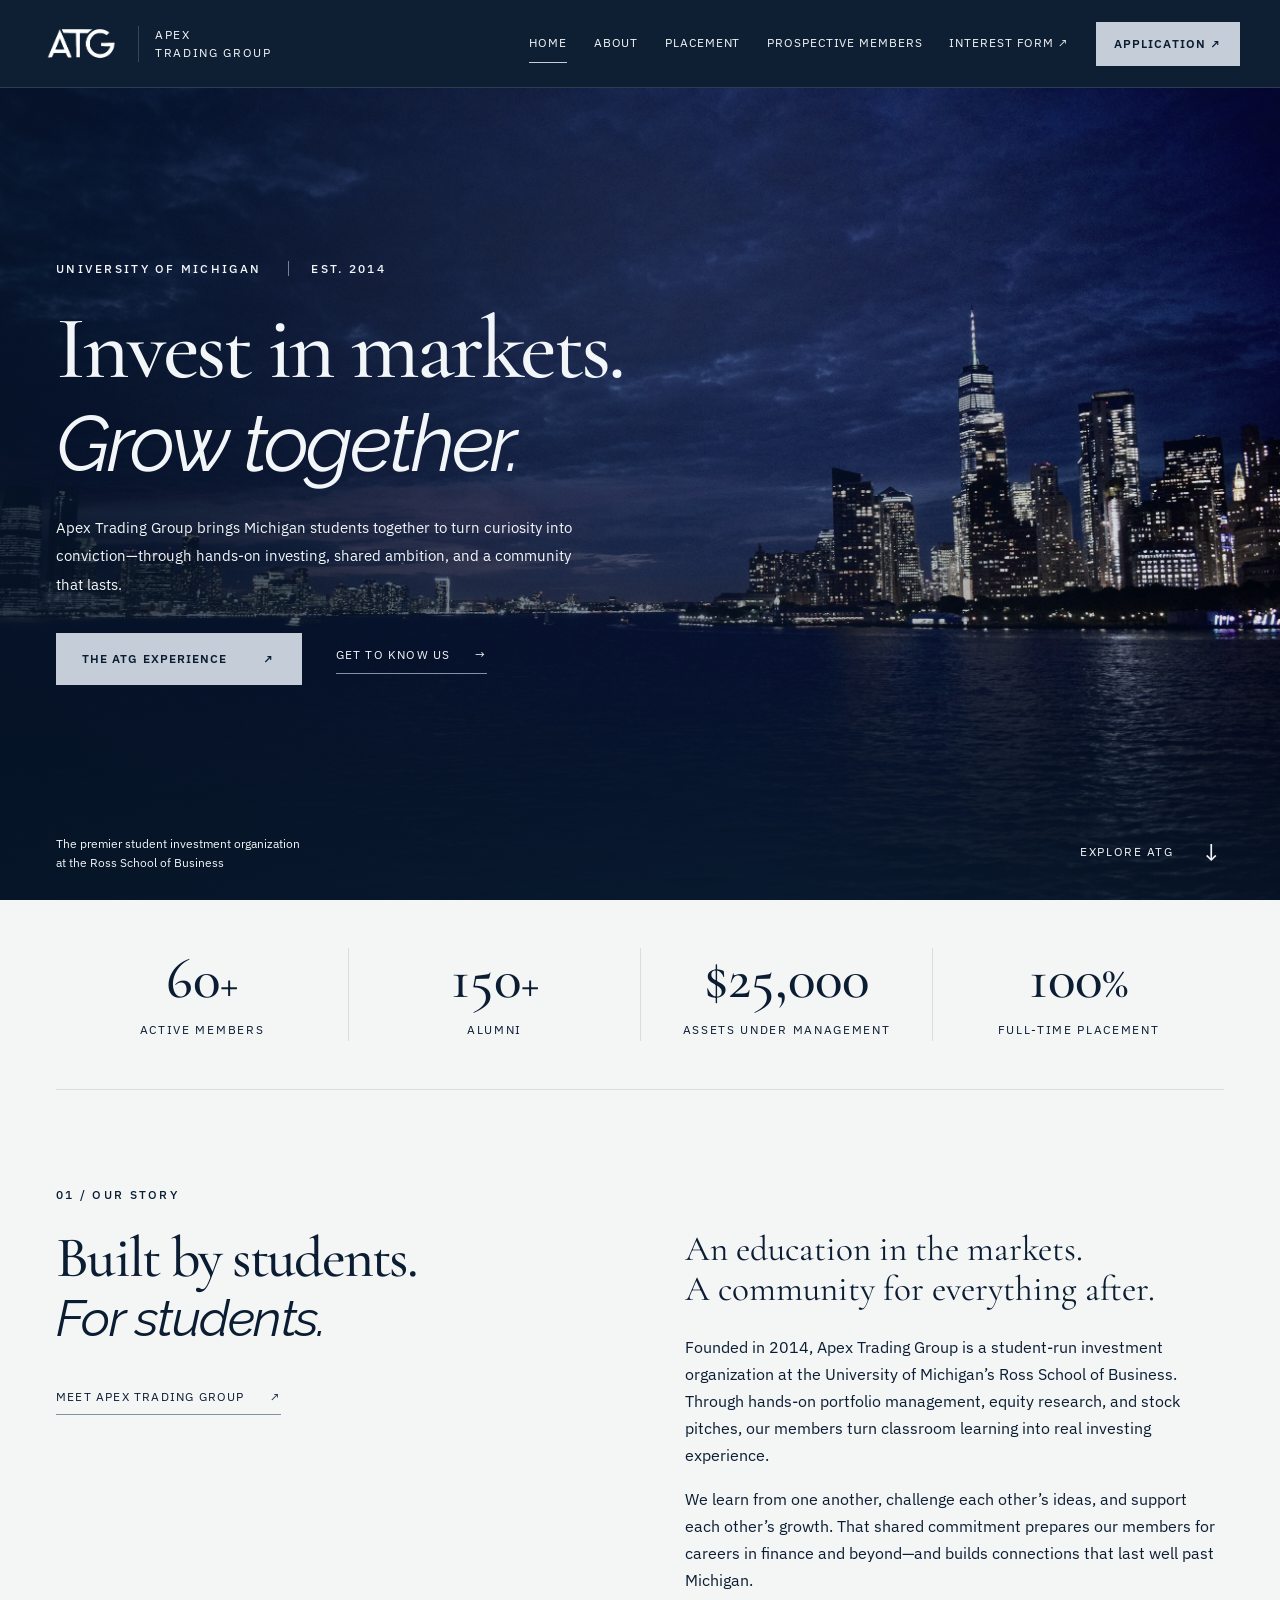
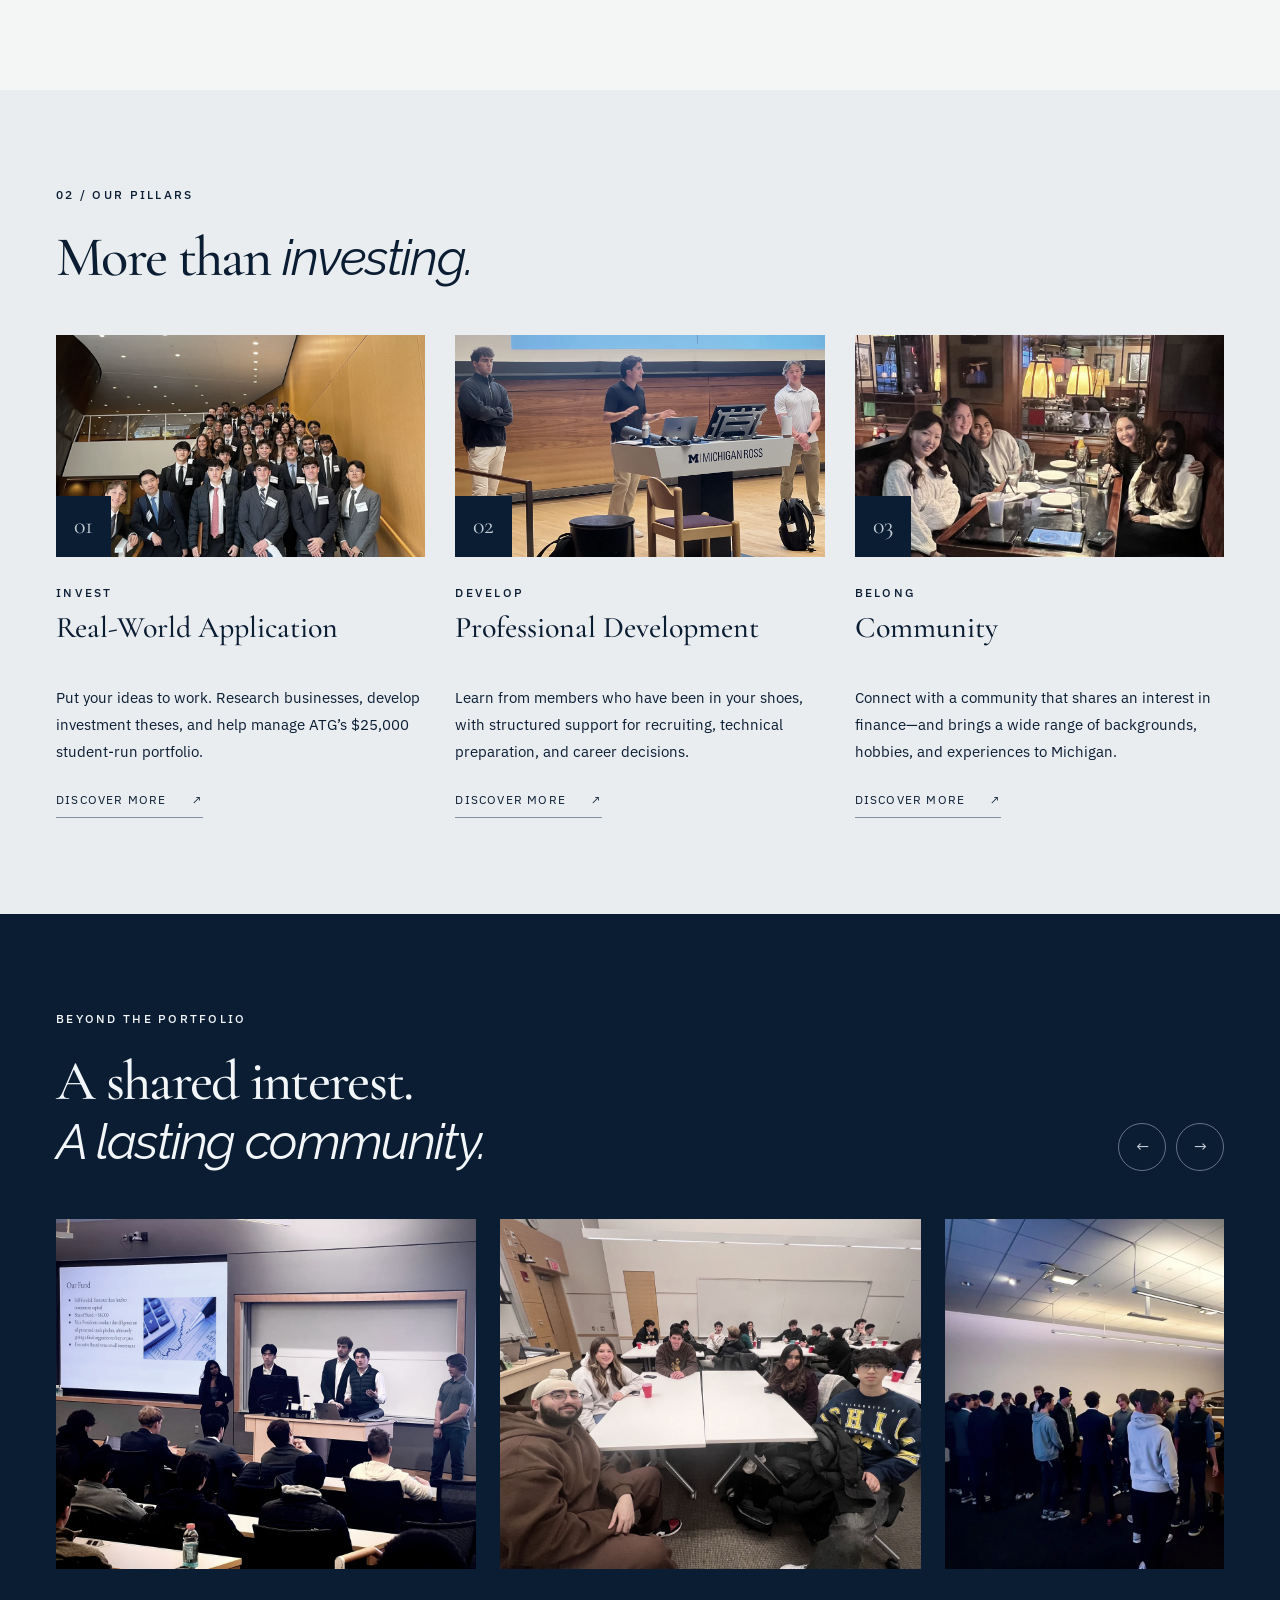
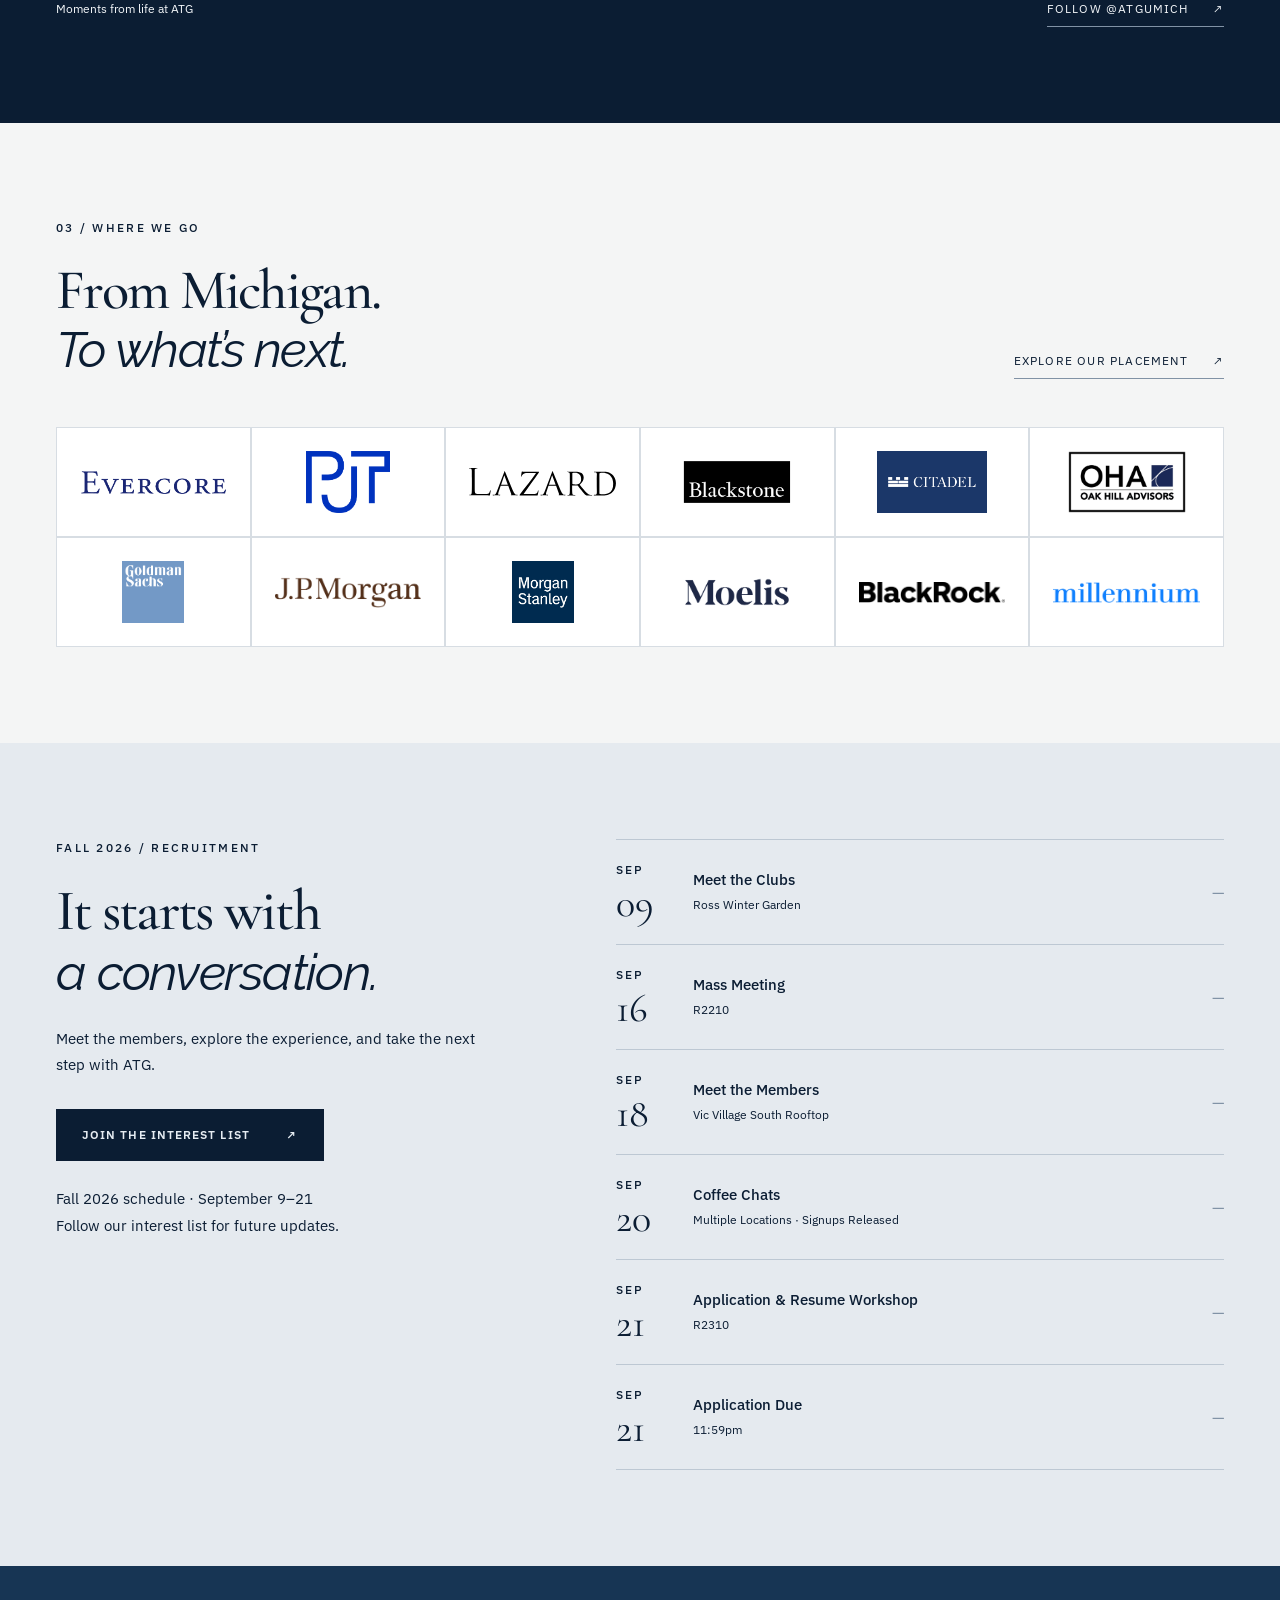
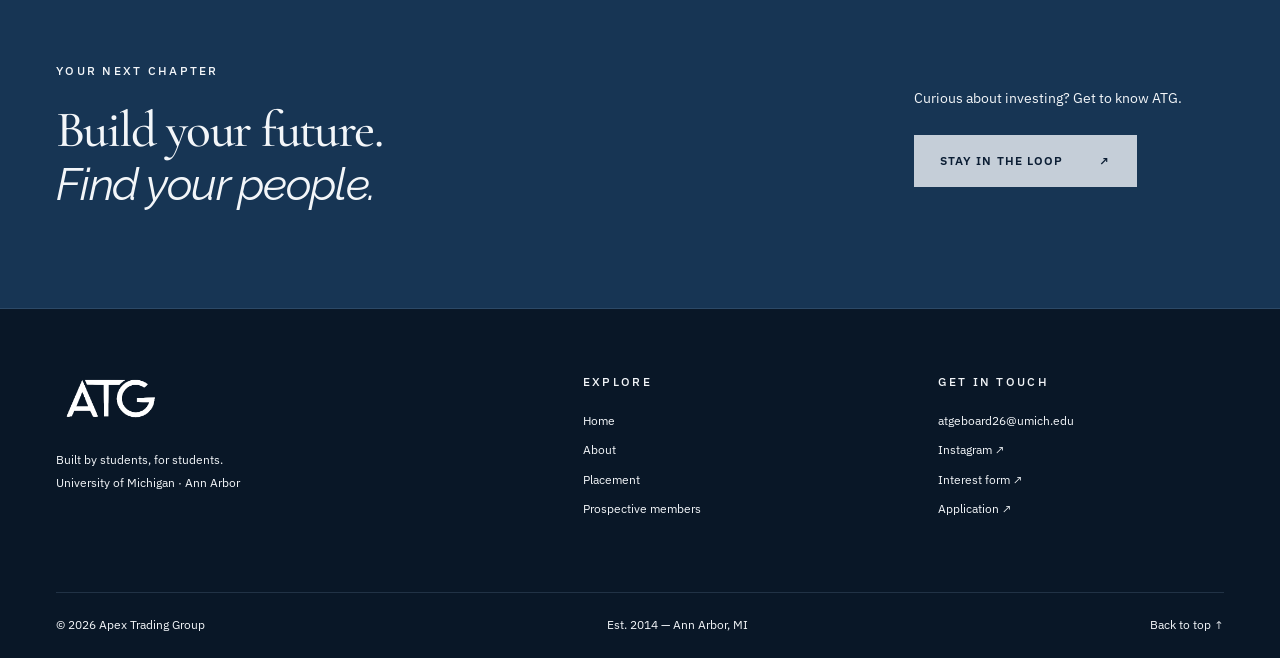
==== commit 3fcd8494: "Set recruitment workshop location to R2310" ====
--- a/index.html
+++ b/index.html
@@ -5,5 +5,5 @@
     <section class="section pillars-section"><div class="wrap"><div class="section-heading"><div><p class="eyebrow">02 / Our pillars</p><h2>More than <em>investing.</em></h2></div></div><div class="pillars"><article class="pillar reveal" id="pillar-1"><div class="pillar-photo"><img src="assets/images/real-world-application.webp" alt="ATG members together at a club event" class="" width="1050" height="1400" loading="lazy" ><span>01</span></div><div class="pillar-copy"><p class="eyebrow">Invest</p><h3>Real-World Application</h3><p>Put your ideas to work. Research businesses, develop investment theses, and help manage ATG’s $25,000 student-run portfolio.</p><a class="text-link" href="about.html#pillar-1">Discover more <span>↗</span></a></div></article><article class="pillar reveal" id="pillar-2"><div class="pillar-photo"><img src="assets/images/club-gallery-10.webp" alt="ATG members presenting at the Michigan Ross podium" class="" width="1400" height="1050" loading="lazy" ><span>02</span></div><div class="pillar-copy"><p class="eyebrow">Develop</p><h3>Professional Development</h3><p>Learn from members who have been in your shoes, with structured support for recruiting, technical preparation, and career decisions.</p><a class="text-link" href="about.html#pillar-2">Discover more <span>↗</span></a></div></article><article class="pillar reveal" id="pillar-3"><div class="pillar-photo"><img src="assets/images/club-gallery-03.webp" alt="ATG members socializing" class="" width="1050" height="1400" loading="lazy" style="object-position:center 44%"><span>03</span></div><div class="pillar-copy"><p class="eyebrow">Belong</p><h3>Community</h3><p>Connect with a community that shares an interest in finance—and brings a wide range of backgrounds, hobbies, and experiences to Michigan.</p><a class="text-link" href="about.html#pillar-3">Discover more <span>↗</span></a></div></article></div></div></section>
     <section class="section community-section"><div class="wrap section-heading"><div><p class="eyebrow light">Beyond the portfolio</p><h2>A shared interest.<br><em>A lasting community.</em></h2></div><div class="gallery-controls"><button class="round-button" data-gallery-prev aria-label="Previous club photos">←</button><button class="round-button" data-gallery-next aria-label="Next club photos">→</button></div></div><div class="gallery-track wrap" aria-label="ATG community photos" tabindex="0"><button class="gallery-photo" data-photo="assets/images/club-gallery-01.webp" data-caption="ATG community · Photo 1 of 8" aria-label="Open ATG community photo 1"><img src="assets/images/club-gallery-01.webp" alt="ATG members at a club gathering, photo 1" class="" width="1400" height="1050" loading="lazy" style="object-position:65.9% 38.8%"></button><button class="gallery-photo" data-photo="assets/images/club-gallery-02.webp" data-caption="ATG community · Photo 2 of 8" aria-label="Open ATG community photo 2"><img src="assets/images/club-gallery-02.webp" alt="ATG members at a club gathering, photo 2" class="" width="1400" height="1050" loading="lazy" style="object-position:50.2% 46.4%"></button><button class="gallery-photo" data-photo="assets/images/club-gallery-04.webp" data-caption="ATG community · Photo 3 of 8" aria-label="Open ATG community photo 3"><img src="assets/images/club-gallery-04.webp" alt="ATG members at a club gathering, photo 3" class="" width="1400" height="1050" loading="lazy" style="object-position:48.3% 52.5%"></button><button class="gallery-photo" data-photo="assets/images/club-gallery-06.webp" data-caption="ATG community · Photo 4 of 8" aria-label="Open ATG community photo 4"><img src="assets/images/club-gallery-06.webp" alt="ATG members at a club gathering, photo 4" class="" width="1400" height="1050" loading="lazy" style="object-position:49.7% 45.2%"></button><button class="gallery-photo" data-photo="assets/images/club-gallery-08.webp" data-caption="ATG community · Photo 5 of 8" aria-label="Open ATG community photo 5"><img src="assets/images/club-gallery-08.webp" alt="ATG members at a club gathering, photo 5" class="" width="1050" height="1400" loading="lazy" style="object-position:32.4% 43.6%"></button><button class="gallery-photo" data-photo="assets/images/club-gallery-09.webp" data-caption="ATG community · Photo 6 of 8" aria-label="Open ATG community photo 6"><img src="assets/images/club-gallery-09.webp" alt="ATG members at a club gathering, photo 6" class="" width="1050" height="1400" loading="lazy" style="object-position:8.1% 66.3%"></button><button class="gallery-photo" data-photo="assets/images/club-gallery-11.webp" data-caption="ATG community · Photo 7 of 8" aria-label="Open ATG community photo 7"><img src="assets/images/club-gallery-11.webp" alt="ATG members at a club gathering, photo 7" class="" width="1400" height="1050" loading="lazy" style="object-position:51.5% 61.3%"></button><button class="gallery-photo" data-photo="assets/images/club-gallery-12.webp" data-caption="ATG community · Photo 8 of 8" aria-label="Open ATG community photo 8"><img src="assets/images/club-gallery-12.webp" alt="ATG members at a club gathering, photo 8" class="" width="720" height="571" loading="lazy" style="object-position:53.4% 34.0%"></button></div><div class="wrap gallery-footer"><p>Moments from life at ATG</p><a class="text-link" href="https://www.instagram.com/atgumich/?hl=en" target="_blank" rel="noopener">Follow @atgumich <span>↗</span></a></div></section><dialog class="lightbox" aria-label="ATG community photo"><button class="lightbox-close" aria-label="Close photo">✕</button><img alt=""><p></p><div class="lightbox-controls"><button data-lightbox-prev aria-label="Previous photo">←</button><button data-lightbox-next aria-label="Next photo">→</button></div></dialog>
     <section class="section wrap"><div class="section-heading"><div><p class="eyebrow">03 / Where we go</p><h2>From Michigan.<br><em>To what’s next.</em></h2></div><a class="text-link" href="placement.html">Explore our placement <span>↗</span></a></div><div class="logo-grid home-logos"><div class="firm-logo" title="Evercore"><img src="assets/images/placement-logo-04.webp" alt="Evercore" class="" width="1062" height="184" loading="lazy" ><span>Evercore</span></div><div class="firm-logo" title="PJT Partners"><img src="assets/images/placement-logo-07.webp" alt="PJT Partners" class="" width="1101" height="806" loading="lazy" ><span>PJT Partners</span></div><div class="firm-logo" title="Lazard"><img src="assets/images/lazard.svg" alt="Lazard" class="" width="1920" height="380" loading="lazy" ><span>Lazard</span></div><div class="firm-logo" title="Blackstone"><img src="assets/images/placement-logo-05.webp" alt="Blackstone" class="" width="1400" height="788" loading="lazy" ><span>Blackstone</span></div><div class="firm-logo" title="Citadel"><img src="assets/images/placement-logo-09.webp" alt="Citadel" class="" width="800" height="450" loading="lazy" ><span>Citadel</span></div><div class="firm-logo" title="Oak Hill Advisors"><img src="assets/images/placement-logo-15.webp" alt="Oak Hill Advisors" class="" width="1400" height="737" loading="lazy" ><span>Oak Hill Advisors</span></div><div class="firm-logo" title="Goldman Sachs"><img src="assets/images/placement-logo-01.webp" alt="Goldman Sachs" class="" width="1400" height="1400" loading="lazy" ><span>Goldman Sachs</span></div><div class="firm-logo" title="JP Morgan"><img src="assets/images/placement-logo-03.webp" alt="JP Morgan" class="" width="1400" height="300" loading="lazy" ><span>JP Morgan</span></div><div class="firm-logo" title="Morgan Stanley"><img src="assets/images/placement-logo-02.webp" alt="Morgan Stanley" class="" width="900" height="900" loading="lazy" ><span>Morgan Stanley</span></div><div class="firm-logo" title="Moelis &amp; Company"><img src="assets/images/placement-logo-10.webp" alt="Moelis &amp; Company" class="" width="1400" height="669" loading="lazy" ><span>Moelis &amp; Company</span></div><div class="firm-logo" title="BlackRock"><img src="assets/images/placement-logo-06.webp" alt="BlackRock" class="" width="1200" height="174" loading="lazy" ><span>BlackRock</span></div><div class="firm-logo" title="Millennium"><img src="assets/images/placement-logo-12.webp" alt="Millennium" class="" width="1400" height="202" loading="lazy" ><span>Millennium</span></div></div></section>
-    <section class="section recruitment" id="recruitment"><div class="wrap recruitment-layout"><div class="recruitment-intro"><p class="eyebrow">Fall 2026 / Recruitment</p><h2>It starts with<br><em>a conversation.</em></h2><p>Meet the members, explore the experience, and take the next step with ATG.</p><a class="button dark" href="https://docs.google.com/forms/d/e/1FAIpQLScVhLemPFYhCPNIk2Ntit9PGxSt3cFWAZRNWeOc0bkL1iDHwQ/viewform" target="_blank" rel="noopener">Join the interest list <span>↗</span></a><p class="schedule-note">Fall 2026 schedule · September 9–21<br>Follow our interest list for future updates.</p></div><ol class="event-list"><li class="event"><time datetime="2026-09-09"><span>SEP</span>09</time><div><h3>Meet the Clubs</h3><p>Ross Winter Garden</p></div><span class="event-line" aria-hidden="true">—</span></li><li class="event"><time datetime="2026-09-16"><span>SEP</span>16</time><div><h3>Mass Meeting</h3><p>R2210</p></div><span class="event-line" aria-hidden="true">—</span></li><li class="event"><time datetime="2026-09-18"><span>SEP</span>18</time><div><h3>Meet the Members</h3><p>Vic Village South Rooftop</p></div><span class="event-line" aria-hidden="true">—</span></li><li class="event"><time datetime="2026-09-20"><span>SEP</span>20</time><div><h3>Coffee Chats</h3><p>Multiple Locations · Signups Released</p></div><span class="event-line" aria-hidden="true">—</span></li><li class="event"><time datetime="2026-09-21"><span>SEP</span>21</time><div><h3>Application &amp; Resume Workshop</h3><p>Kuenzel Room, Michigan Union</p></div><span class="event-line" aria-hidden="true">—</span></li><li class="event"><time datetime="2026-09-21"><span>SEP</span>21</time><div><h3>Application Due</h3><p>11:59pm</p></div><span class="event-line" aria-hidden="true">—</span></li></ol></div></section></main><section class="join-band"><div class="wrap join-inner"><div><p class="eyebrow light">Your next chapter</p><h2>Build your future.<br><em>Find your people.</em></h2></div><div><p>Curious about investing? Get to know ATG.</p><a class="button" href="https://docs.google.com/forms/d/e/1FAIpQLScVhLemPFYhCPNIk2Ntit9PGxSt3cFWAZRNWeOc0bkL1iDHwQ/viewform" target="_blank" rel="noopener">Stay in the loop <span>↗</span></a></div></div></section>
+    <section class="section recruitment" id="recruitment"><div class="wrap recruitment-layout"><div class="recruitment-intro"><p class="eyebrow">Fall 2026 / Recruitment</p><h2>It starts with<br><em>a conversation.</em></h2><p>Meet the members, explore the experience, and take the next step with ATG.</p><a class="button dark" href="https://docs.google.com/forms/d/e/1FAIpQLScVhLemPFYhCPNIk2Ntit9PGxSt3cFWAZRNWeOc0bkL1iDHwQ/viewform" target="_blank" rel="noopener">Join the interest list <span>↗</span></a><p class="schedule-note">Fall 2026 schedule · September 9–21<br>Follow our interest list for future updates.</p></div><ol class="event-list"><li class="event"><time datetime="2026-09-09"><span>SEP</span>09</time><div><h3>Meet the Clubs</h3><p>Ross Winter Garden</p></div><span class="event-line" aria-hidden="true">—</span></li><li class="event"><time datetime="2026-09-16"><span>SEP</span>16</time><div><h3>Mass Meeting</h3><p>R2210</p></div><span class="event-line" aria-hidden="true">—</span></li><li class="event"><time datetime="2026-09-18"><span>SEP</span>18</time><div><h3>Meet the Members</h3><p>Vic Village South Rooftop</p></div><span class="event-line" aria-hidden="true">—</span></li><li class="event"><time datetime="2026-09-20"><span>SEP</span>20</time><div><h3>Coffee Chats</h3><p>Multiple Locations · Signups Released</p></div><span class="event-line" aria-hidden="true">—</span></li><li class="event"><time datetime="2026-09-21"><span>SEP</span>21</time><div><h3>Application &amp; Resume Workshop</h3><p>R2310</p></div><span class="event-line" aria-hidden="true">—</span></li><li class="event"><time datetime="2026-09-21"><span>SEP</span>21</time><div><h3>Application Due</h3><p>11:59pm</p></div><span class="event-line" aria-hidden="true">—</span></li></ol></div></section></main><section class="join-band"><div class="wrap join-inner"><div><p class="eyebrow light">Your next chapter</p><h2>Build your future.<br><em>Find your people.</em></h2></div><div><p>Curious about investing? Get to know ATG.</p><a class="button" href="https://docs.google.com/forms/d/e/1FAIpQLScVhLemPFYhCPNIk2Ntit9PGxSt3cFWAZRNWeOc0bkL1iDHwQ/viewform" target="_blank" rel="noopener">Stay in the loop <span>↗</span></a></div></div></section>
     <footer class="site-footer"><div class="wrap footer-main"><a class="footer-brand" href="index.html"><img src="assets/images/atg-wordmark-white.webp" alt="Apex Trading Group" width="150" height="80"><span>Built by students, for students.<br>University of Michigan · Ann Arbor</span></a><div><p class="eyebrow light">Explore</p><a href="index.html">Home</a><a href="about.html">About</a><a href="placement.html">Placement</a><a href="prospective-members.html">Prospective members</a></div><div><p class="eyebrow light">Get in touch</p><a href="mailto:atgeboard26@umich.edu">atgeboard26@umich.edu</a><a class="" href="https://www.instagram.com/atgumich/?hl=en" target="_blank" rel="noopener">Instagram ↗</a><a class="" href="https://docs.google.com/forms/d/e/1FAIpQLScVhLemPFYhCPNIk2Ntit9PGxSt3cFWAZRNWeOc0bkL1iDHwQ/viewform" target="_blank" rel="noopener">Interest form ↗</a><a class="" href="https://docs.google.com/forms/d/e/1FAIpQLSdsdARANegPU2hPOpjgXjonW-cbbBb34Cm18DGZ4Rh7cRIPxQ/viewform" target="_blank" rel="noopener">Application ↗</a></div></div><div class="wrap footer-bottom"><span>© 2026 Apex Trading Group</span><span>Est. 2014 — Ann Arbor, MI</span><a href="#top">Back to top ↑</a></div></footer><script src="assets/main.js?v=b35084d74c52" defer></script></body></html>
